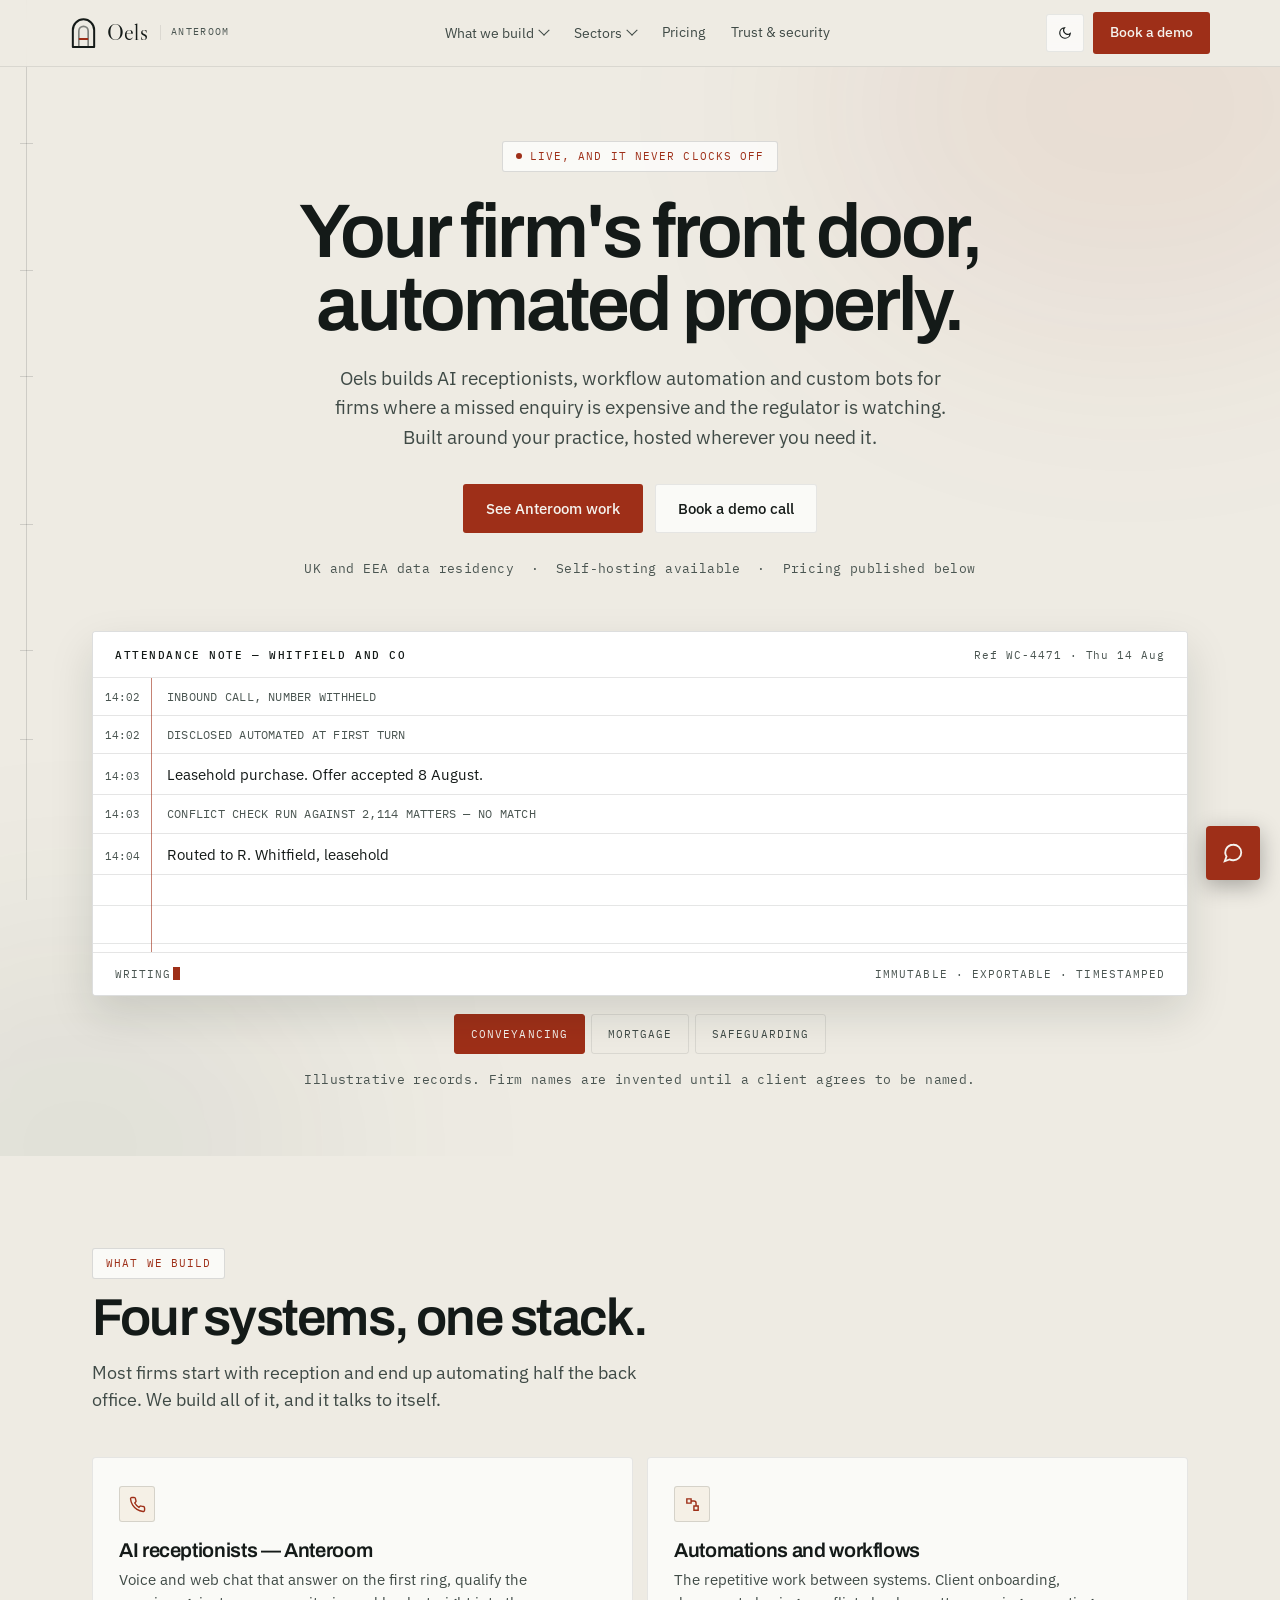
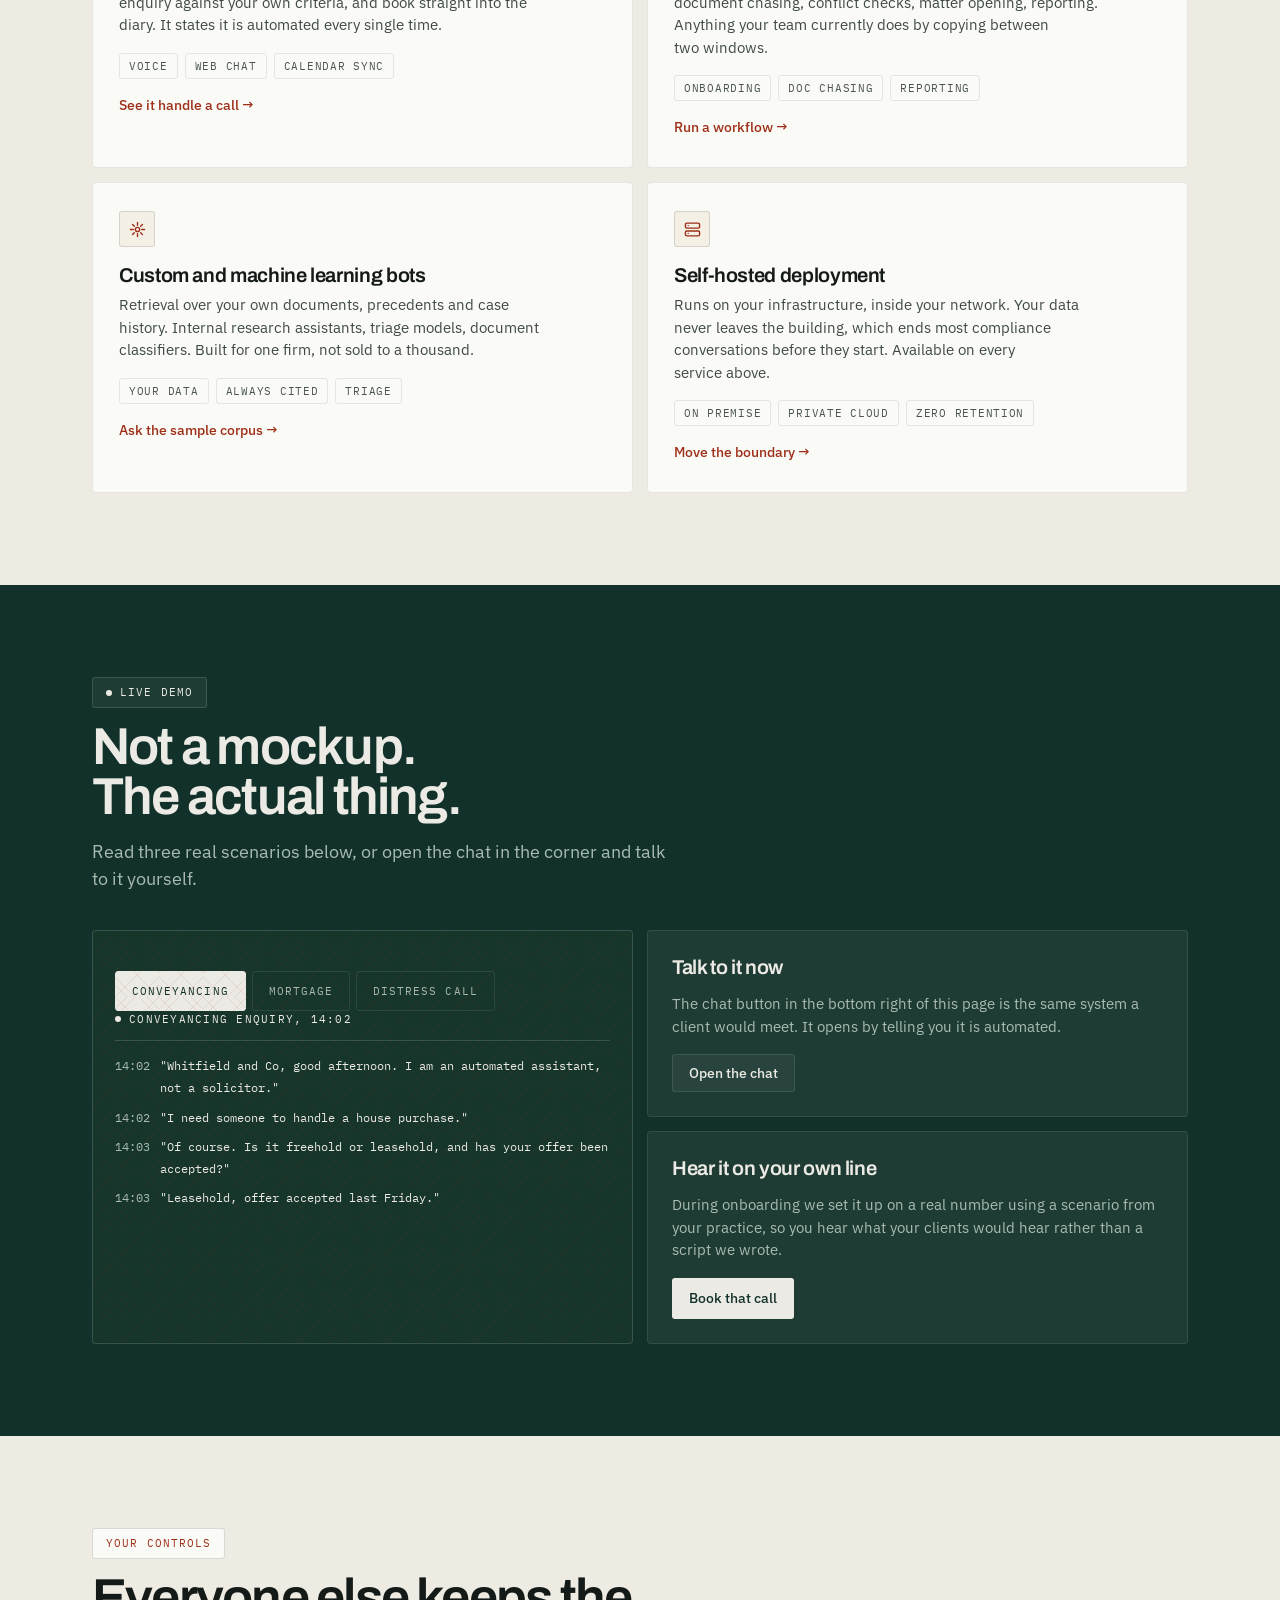
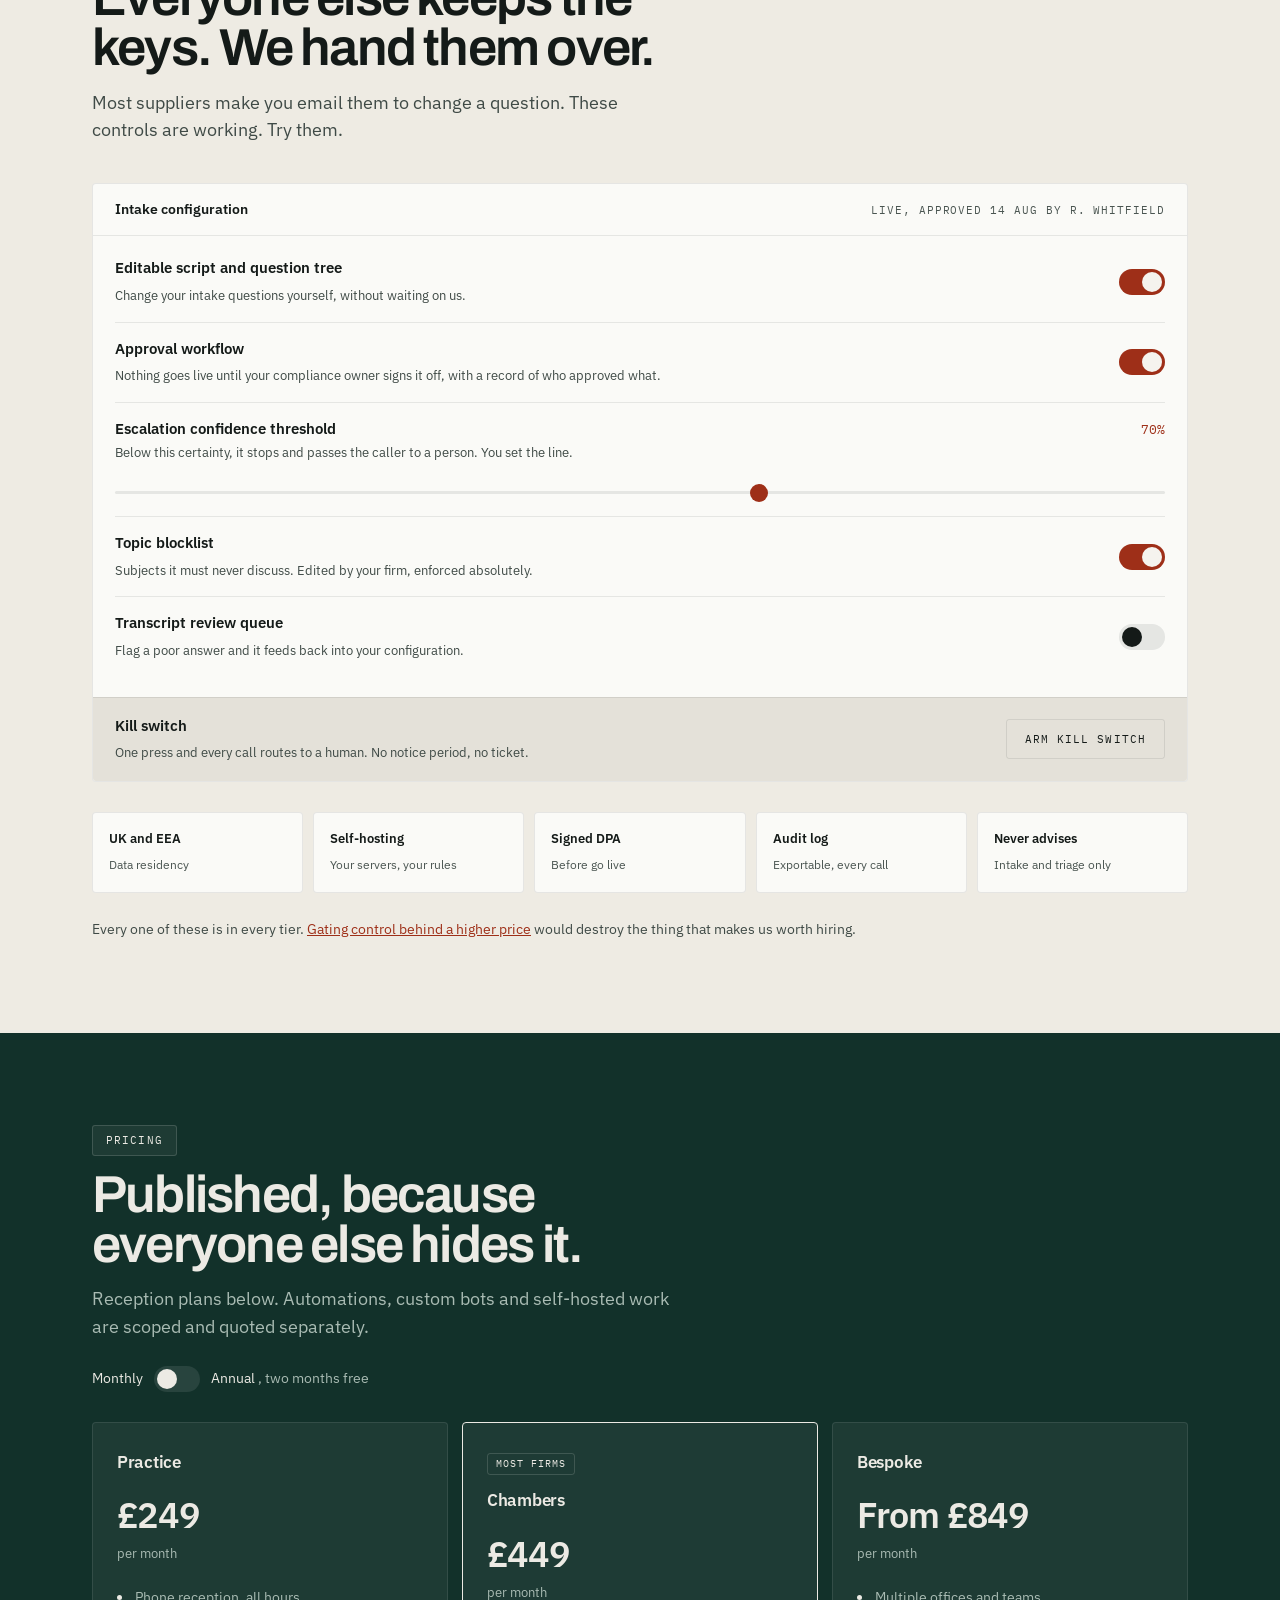
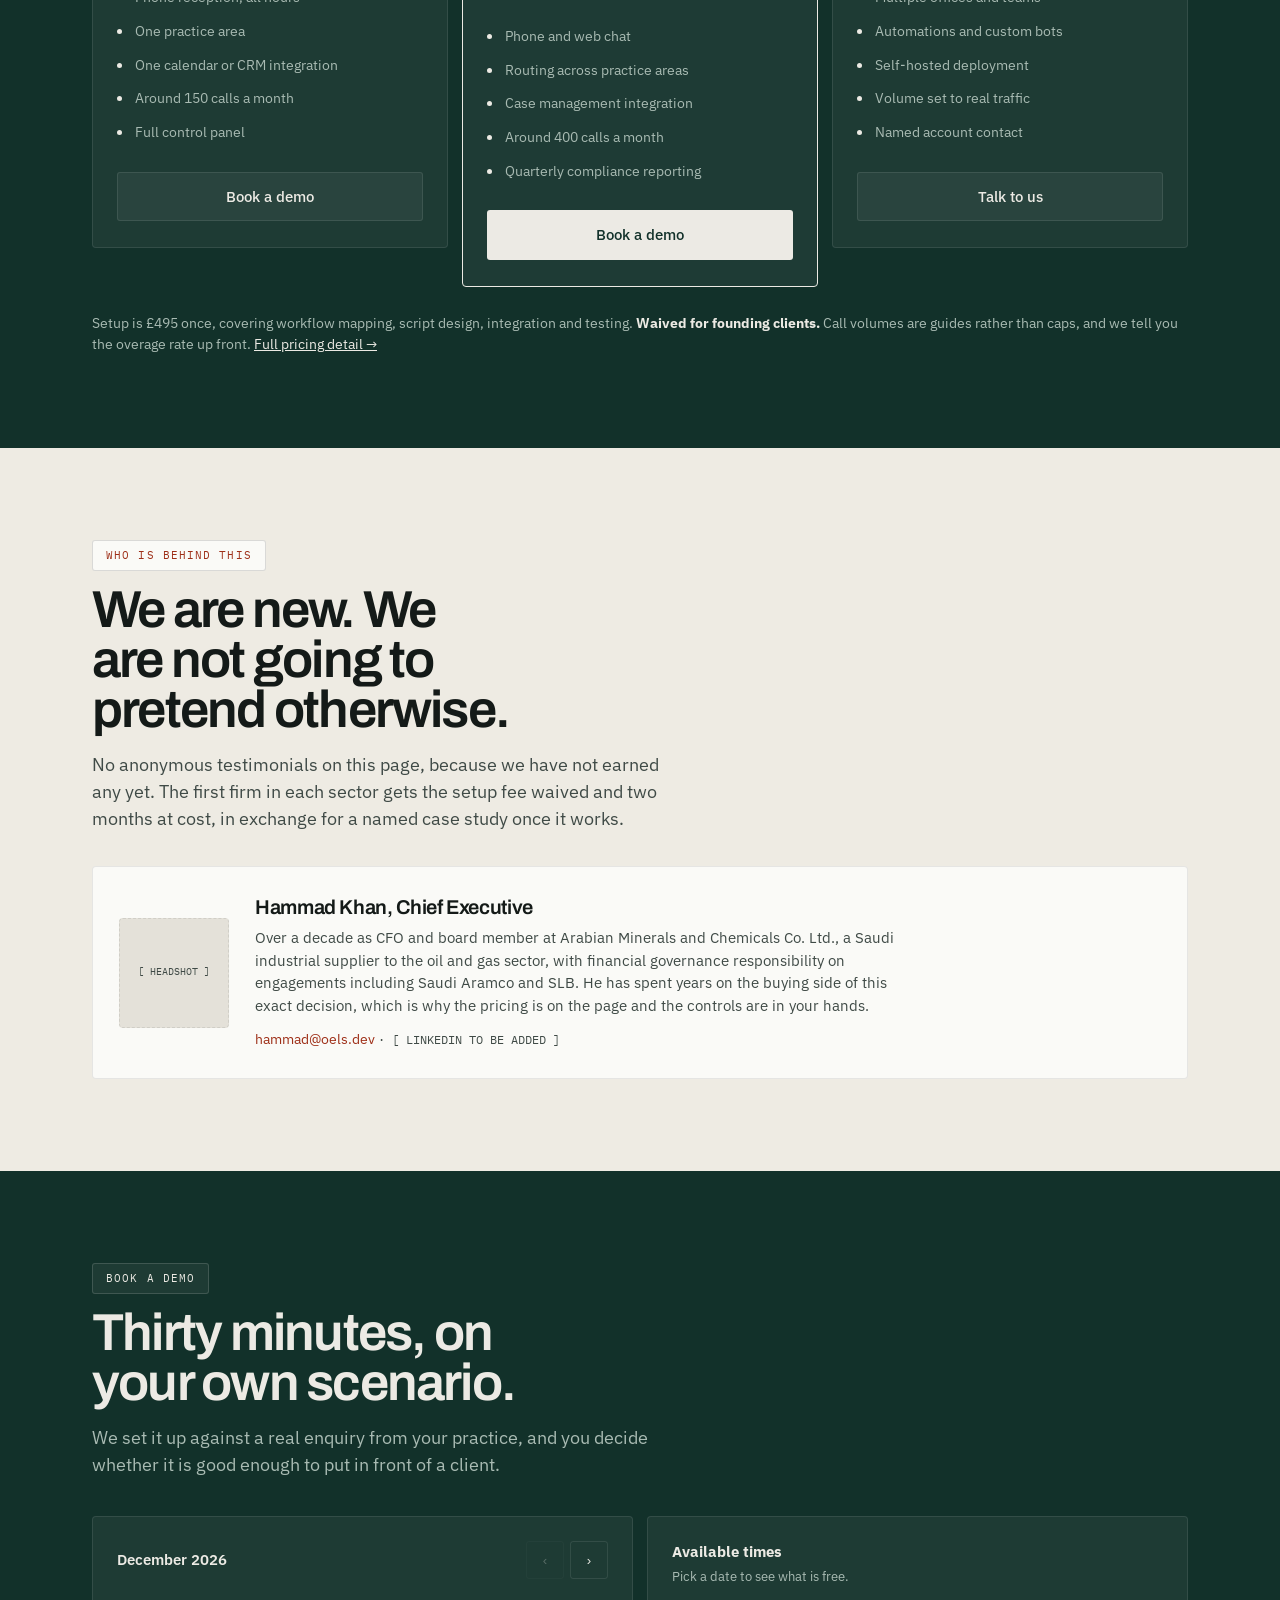
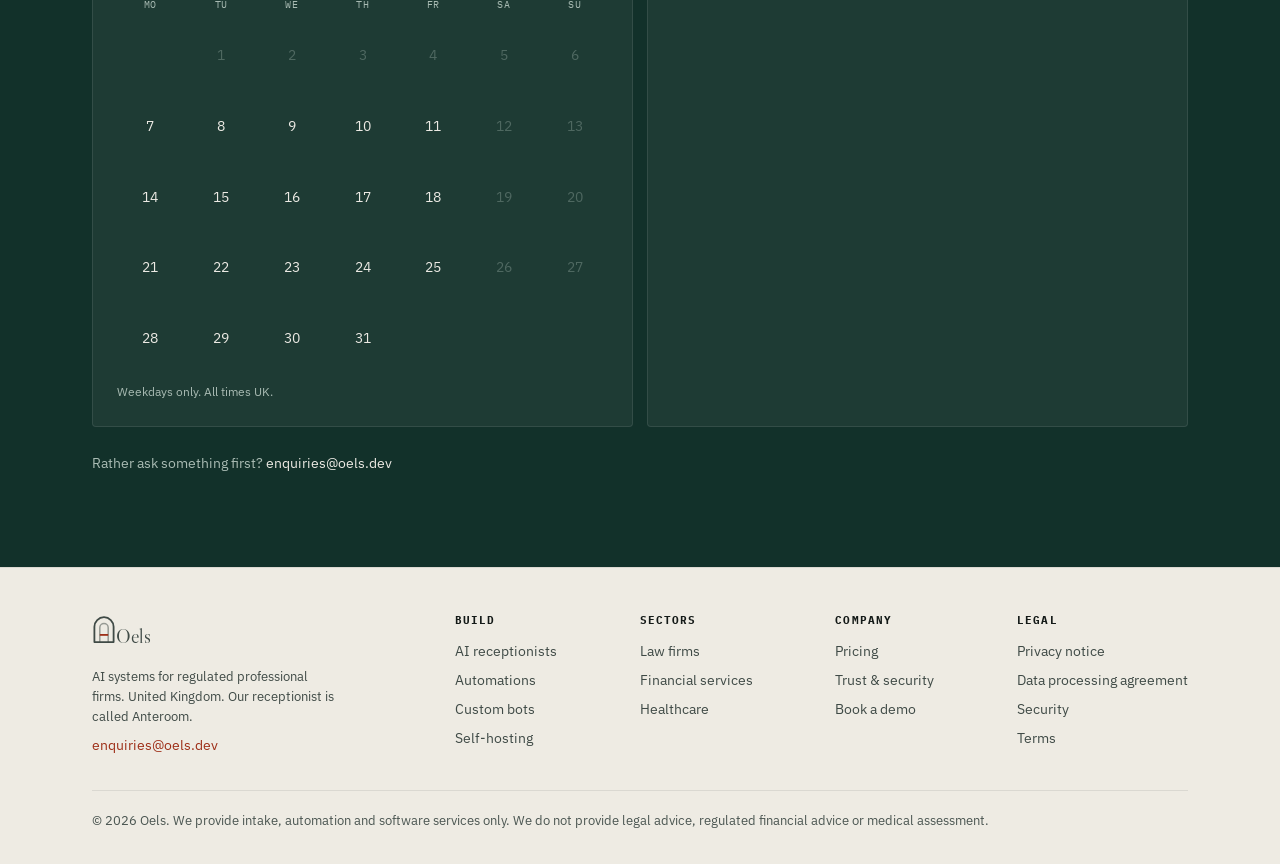
==== index.html @ b4b1ac67 "Add the rubric margin, the signature element A scribe ruled a margin onto the page before writing. T" ====
<!DOCTYPE html>
<html lang="en-GB" data-theme="dark">
<head>
<meta charset="utf-8">
<meta name="viewport" content="width=device-width, initial-scale=1">
<title>Oels | Anteroom — AI systems for regulated firms</title>
<meta name="description" content="Oels builds AI receptionists, automations, custom bots and self-hosted deployments for law firms and financial advisers. Pricing published. Controls handed over.">
<link rel="preconnect" href="https://fonts.googleapis.com">
<link rel="preconnect" href="https://fonts.gstatic.com" crossorigin>
<link href="https://fonts.googleapis.com/css2?family=Archivo:wght@500;600;700&family=Libre+Caslon+Display&family=IBM+Plex+Sans:wght@400;500;600&family=IBM+Plex+Mono:wght@400;500&display=swap" rel="stylesheet">
<link rel="stylesheet" href="assets/oels.css">
</head>
<body>
<a class="skip" href="#main">Skip to content</a>

<svg width="0" height="0" style="position:absolute" aria-hidden="true"><defs>
<pattern id="mashp" width="44" height="44" patternUnits="userSpaceOnUse">
<g stroke="var(--accent)" stroke-width="1" fill="none">
<path d="M22 2 L42 22 L22 42 L2 22 Z"/><path d="M22 10 L34 22 L22 34 L10 22 Z"/><path d="M0 0 L44 44 M44 0 L0 44"/>
</g></pattern></defs></svg>

<div class="hdr-wrap">
  <div class="wrap hdr">
    <a href="index.html" class="brand" aria-label="Oels home">
      <svg width="27" height="30" viewBox="0 0 32 36" fill="none" aria-hidden="true">
        <path d="M3.2 34.8V14.4a12.8 12.8 0 0 1 25.6 0v20.4z" stroke="currentColor" stroke-width="2.4" stroke-linejoin="round"/><path d="M10.4 34.8V15.6a5.6 5.6 0 0 1 11.2 0v19.2" stroke="currentColor" stroke-width="2" opacity=".5"/><path d="M10.4 25.2h11.2" stroke="var(--accent)" stroke-width="2.4"/>
      </svg>
      <span class="brand-nm">Oels</span><span class="brand-sub">Anteroom</span>
    </a>
    <nav class="nav" id="nav" data-open="false" aria-label="Main">
      <div class="nav-grp">
        <button class="nav-btn" type="button" aria-expanded="false" aria-controls="pan-b">What we build <i class="nav-car"></i></button>
        <div class="nav-pan" id="pan-b">
          <a class="nav-item" href="ai-receptionists.html"><strong>AI receptionists</strong><span>Anteroom — voice and web chat</span></a>
          <a class="nav-item" href="automations.html"><strong>Automations</strong><span>The work between your systems</span></a>
          <a class="nav-item" href="custom-bots.html"><strong>Custom and ML bots</strong><span>Trained on your own documents</span></a>
          <a class="nav-item" href="self-hosted.html"><strong>Self-hosted deployment</strong><span>Inside your own network</span></a>
        </div>
      </div>
      <div class="nav-grp">
        <button class="nav-btn" type="button" aria-expanded="false" aria-controls="pan-s">Sectors <i class="nav-car"></i></button>
        <div class="nav-pan" id="pan-s">
          <a class="nav-item" href="for-law-firms.html"><strong>Law firms</strong><span>Intake and triage, never advice</span></a>
          <a class="nav-item" href="for-financial-services.html"><strong>Financial services</strong><span>Guidance side of the advice boundary</span></a>
          <a class="nav-item" href="for-healthcare.html"><strong>Healthcare</strong><span>Planned — not a launch claim</span></a>
        </div>
      </div>
      <a class="nav-lnk" href="pricing.html">Pricing</a>
      <a class="nav-lnk" href="trust.html">Trust &amp; security</a>
    </nav>
    <div class="hact">
      <button class="tbtn" type="button" data-theme-toggle aria-label="Switch between light and dark theme">
        <svg width="14" height="14" viewBox="0 0 24 24" fill="none" stroke="currentColor" stroke-width="2" aria-hidden="true"><path d="M21 12.8A9 9 0 1 1 11.2 3a7 7 0 0 0 9.8 9.8z"/></svg>
      </button>
      <a href="#book" class="btn btn-p btn-sm hdr-cta">Book a demo</a>
      <button class="tbtn burger" type="button" id="burger" aria-expanded="false" aria-controls="nav" aria-label="Open menu">
        <svg width="16" height="16" viewBox="0 0 24 24" fill="none" stroke="currentColor" stroke-width="2" aria-hidden="true"><path d="M3 6h18M3 12h18M3 18h18"/></svg>
      </button>
    </div>
  </div>
</div>

<nav class="margin" id="margin" aria-label="Chapters on this page">
  <span class="margin-rule" aria-hidden="true"></span>
  <span class="margin-prog" aria-hidden="true"></span>
  <span class="margin-break" aria-hidden="true"><i></i><b>intake halted</b></span>
  <div class="margin-marks" id="marginMarks"></div>
</nav>

<main id="main">

<!-- HERO -->
<section class="hero">
  <div class="glow g1"></div><div class="glow g2"></div>
  <div class="wrap" style="position:relative;z-index:2">
    <span class="pill"><span class="dot pulse"></span>Live, and it never clocks off</span>
    <h1>Your firm's front door, automated properly.</h1>
    <p class="hero-sub">Oels builds AI receptionists, workflow automation and custom bots for firms where a missed enquiry is expensive and the regulator is watching. Built around your practice, hosted wherever you need it.</p>
    <div class="hcta">
      <a href="ai-receptionists.html" class="btn btn-p">See Anteroom work</a>
      <a href="#book" class="btn btn-s">Book a demo call</a>
    </div>
    <p class="hnote">UK and EEA data residency &nbsp;·&nbsp; Self-hosting available &nbsp;·&nbsp; Pricing published below</p>

    <!-- Signature element: the artifact a compliance officer actually reads -->
    <div class="ledger">
      <div class="lg-head">
        <b id="lgTitle">Attendance note — Whitfield and Co</b>
        <span class="lg-ref" id="lgRef">Ref WC-4471 · Thu 14 Aug</span>
      </div>
      <div class="lg-rows" id="lgRows" aria-live="polite"></div>
      <div class="lg-foot">
        <span id="lgStatus">Writing<span class="caret"></span></span>
        <span>Immutable · Exportable · Timestamped</span>
      </div>
    </div>
    <div class="segs segs-c" role="tablist" aria-label="Choose a call record">
      <button class="seg" type="button" role="tab" aria-selected="true" data-ledger="law">Conveyancing</button>
      <button class="seg" type="button" role="tab" aria-selected="false" data-ledger="fin">Mortgage</button>
      <button class="seg" type="button" role="tab" aria-selected="false" data-ledger="esc">Safeguarding</button>
    </div>
    <p class="hnote" style="margin-top:16px">Illustrative records. Firm names are invented until a client agrees to be named.</p>
  </div>
</section>

<!-- WHAT WE BUILD -->
<section class="sec" id="build">
  <div class="wrap">
    <div class="sec-head rv">
      <span class="pill">What we build</span>
      <h2>Four systems, one stack.</h2>
      <p>Most firms start with reception and end up automating half the back office. We build all of it, and it talks to itself.</p>
    </div>
    <div class="bento">
      <div class="b rv">
        <div class="ic"><svg width="17" height="17" viewBox="0 0 24 24" fill="none" stroke="var(--accent)" stroke-width="2" stroke-linecap="round" aria-hidden="true"><path d="M22 16.9v3a2 2 0 0 1-2.2 2 19.8 19.8 0 0 1-8.6-3 19.5 19.5 0 0 1-6-6 19.8 19.8 0 0 1-3-8.7A2 2 0 0 1 4.1 2h3a2 2 0 0 1 2 1.7c.1 1 .4 1.9.7 2.8a2 2 0 0 1-.5 2.1L8.1 9.9a16 16 0 0 0 6 6l1.3-1.3a2 2 0 0 1 2.1-.4c.9.3 1.8.5 2.8.6a2 2 0 0 1 1.7 2z"/></svg></div>
        <h3>AI receptionists — Anteroom</h3>
        <p>Voice and web chat that answer on the first ring, qualify the enquiry against your own criteria, and book straight into the diary. It states it is automated every single time.</p>
        <div class="tagrow"><span class="tag">Voice</span><span class="tag">Web chat</span><span class="tag">Calendar sync</span></div>
        <a class="b-lnk" href="ai-receptionists.html">See it handle a call →</a>
      </div>
      <div class="b rv">
        <div class="ic"><svg width="17" height="17" viewBox="0 0 24 24" fill="none" stroke="var(--accent)" stroke-width="2" stroke-linecap="round" aria-hidden="true"><path d="M4 4h6v6H4zM14 14h6v6h-6zM10 7h4a3 3 0 0 1 3 3v4"/></svg></div>
        <h3>Automations and workflows</h3>
        <p>The repetitive work between systems. Client onboarding, document chasing, conflict checks, matter opening, reporting. Anything your team currently does by copying between two windows.</p>
        <div class="tagrow"><span class="tag">Onboarding</span><span class="tag">Doc chasing</span><span class="tag">Reporting</span></div>
        <a class="b-lnk" href="automations.html">Run a workflow →</a>
      </div>
      <div class="b rv">
        <div class="ic"><svg width="17" height="17" viewBox="0 0 24 24" fill="none" stroke="var(--accent)" stroke-width="2" stroke-linecap="round" aria-hidden="true"><circle cx="12" cy="12" r="3"/><path d="M12 2v4M12 18v4M2 12h4M18 12h4M5 5l2.5 2.5M16.5 16.5L19 19M19 5l-2.5 2.5M7.5 16.5L5 19"/></svg></div>
        <h3>Custom and machine learning bots</h3>
        <p>Retrieval over your own documents, precedents and case history. Internal research assistants, triage models, document classifiers. Built for one firm, not sold to a thousand.</p>
        <div class="tagrow"><span class="tag">Your data</span><span class="tag">Always cited</span><span class="tag">Triage</span></div>
        <a class="b-lnk" href="custom-bots.html">Ask the sample corpus →</a>
      </div>
      <div class="b rv">
        <div class="ic"><svg width="17" height="17" viewBox="0 0 24 24" fill="none" stroke="var(--accent)" stroke-width="2" stroke-linecap="round" aria-hidden="true"><rect x="2" y="3" width="20" height="7" rx="2"/><rect x="2" y="14" width="20" height="7" rx="2"/><path d="M6 6.5h.01M6 17.5h.01"/></svg></div>
        <h3>Self-hosted deployment</h3>
        <p>Runs on your infrastructure, inside your network. Your data never leaves the building, which ends most compliance conversations before they start. Available on every service above.</p>
        <div class="tagrow"><span class="tag">On premise</span><span class="tag">Private cloud</span><span class="tag">Zero retention</span></div>
        <a class="b-lnk" href="self-hosted.html">Move the boundary →</a>
      </div>
    </div>
  </div>
</section>

<!-- LIVE DEMO -->
<section class="sec on-deep" id="demo">
  <div class="wrap">
    <div class="sec-head rv">
      <span class="pill"><span class="dot pulse"></span>Live demo</span>
      <h2>Not a mockup. The actual thing.</h2>
      <p>Read three real scenarios below, or open the chat in the corner and talk to it yourself.</p>
    </div>
    <div class="cards2" style="margin-top:38px">
      <div class="term">
        <svg class="mash" aria-hidden="true"><rect width="100%" height="100%" fill="url(#mashp)"/></svg>
        <div class="segs" role="tablist" aria-label="Choose a scenario">
          <button class="seg" type="button" role="tab" aria-selected="true" data-scen="law">Conveyancing</button>
          <button class="seg" type="button" role="tab" aria-selected="false" data-scen="fin">Mortgage</button>
          <button class="seg" type="button" role="tab" aria-selected="false" data-scen="esc">Distress call</button>
        </div>
        <div class="thead"><span class="dot"></span><span id="demoLabel">Conveyancing enquiry, 14:02</span></div>
        <div id="demoFeed" class="feed" aria-live="polite"></div>
      </div>
      <div style="display:flex;flex-direction:column;gap:14px">
        <div class="card">
          <h3>Talk to it now</h3>
          <p class="mt-s">The chat button in the bottom right of this page is the same system a client would meet. It opens by telling you it is automated.</p>
          <button class="btn btn-s btn-sm" type="button" data-open-chat style="margin-top:16px;align-self:flex-start">Open the chat</button>
        </div>
        <div class="card" style="flex:1">
          <h3>Hear it on your own line</h3>
          <p class="mt-s">During onboarding we set it up on a real number using a scenario from your practice, so you hear what your clients would hear rather than a script we wrote.</p>
          <a href="#book" class="btn btn-p btn-sm" style="margin-top:16px;align-self:flex-start">Book that call</a>
        </div>
      </div>
    </div>
  </div>
</section>

<!-- CONTROLS -->
<section class="sec" id="control">
  <div class="wrap">
    <div class="sec-head rv">
      <span class="pill">Your controls</span>
      <h2>Everyone else keeps the keys. We hand them over.</h2>
      <p>Most suppliers make you email them to change a question. These controls are working. Try them.</p>
    </div>
    <div class="console" id="console">
      <div class="chead"><strong>Intake configuration</strong><span class="ctag" id="consoleTag">Live, approved 14 Aug by R. Whitfield</span></div>
      <div class="cbody">
        <div class="ctrl"><div><strong>Editable script and question tree</strong><span>Change your intake questions yourself, without waiting on us.</span></div><button class="sw" type="button" role="switch" aria-checked="true" aria-label="Editable script and question tree"></button></div>
        <div class="ctrl"><div><strong>Approval workflow</strong><span>Nothing goes live until your compliance owner signs it off, with a record of who approved what.</span></div><button class="sw" type="button" role="switch" aria-checked="true" aria-label="Approval workflow"></button></div>
        <div class="srow">
          <div class="top"><strong>Escalation confidence threshold</strong><span class="val" id="cval">70%</span></div>
          <span class="d">Below this certainty, it stops and passes the caller to a person. You set the line.</span>
          <input type="range" id="conf" min="30" max="95" value="70" step="5" aria-label="Escalation confidence threshold, percent">
        </div>
        <div class="ctrl"><div><strong>Topic blocklist</strong><span>Subjects it must never discuss. Edited by your firm, enforced absolutely.</span></div><button class="sw" type="button" role="switch" aria-checked="true" aria-label="Topic blocklist"></button></div>
        <div class="ctrl"><div><strong>Transcript review queue</strong><span>Flag a poor answer and it feeds back into your configuration.</span></div><button class="sw" type="button" role="switch" aria-checked="false" aria-label="Transcript review queue"></button></div>
      </div>
      <div class="kill">
        <div><strong>Kill switch</strong><span id="killTxt">One press and every call routes to a human. No notice period, no ticket.</span></div>
        <button class="killbtn" type="button" id="killBtn" aria-pressed="false">Arm kill switch</button>
      </div>
    </div>
    <div class="strip">
      <div><strong>UK and EEA</strong><span>Data residency</span></div>
      <div><strong>Self-hosting</strong><span>Your servers, your rules</span></div>
      <div><strong>Signed DPA</strong><span>Before go live</span></div>
      <div><strong>Audit log</strong><span>Exportable, every call</span></div>
      <div><strong>Never advises</strong><span>Intake and triage only</span></div>
    </div>
    <p class="dim mt-m" style="font-size:14px">Every one of these is in every tier. <a href="pricing.html" style="color:var(--accent-text)">Gating control behind a higher price</a> would destroy the thing that makes us worth hiring.</p>
  </div>
</section>

<!-- PRICING -->
<section class="sec on-deep" id="pricing">
  <div class="wrap">
    <div class="sec-head rv">
      <span class="pill">Pricing</span>
      <h2>Published, because everyone else hides it.</h2>
      <p>Reception plans below. Automations, custom bots and self-hosted work are scoped and quoted separately.</p>
    </div>
    <div class="trow"><span>Monthly</span><button class="sw" type="button" data-annual role="switch" aria-checked="false" aria-label="Show annual pricing"></button><span>Annual <span class="dim">, two months free</span></span></div>
    <div class="tiers">
      <div class="tier">
        <div class="nm">Practice</div>
        <div class="pr" data-m="249" data-a="208">£249</div>
        <div class="per">per month<span class="per-note"></span></div>
        <ul><li>Phone reception, all hours</li><li>One practice area</li><li>One calendar or CRM integration</li><li>Around 150 calls a month</li><li>Full control panel</li></ul>
        <a href="#book" class="btn btn-s btn-blk">Book a demo</a>
      </div>
      <div class="tier tier-feat">
        <div class="badge">Most firms</div>
        <div class="nm">Chambers</div>
        <div class="pr" data-m="449" data-a="374">£449</div>
        <div class="per">per month<span class="per-note"></span></div>
        <ul><li>Phone and web chat</li><li>Routing across practice areas</li><li>Case management integration</li><li>Around 400 calls a month</li><li>Quarterly compliance reporting</li></ul>
        <a href="#book" class="btn btn-p btn-blk">Book a demo</a>
      </div>
      <div class="tier">
        <div class="nm">Bespoke</div>
        <div class="pr" data-prefix="From £" data-m="849" data-a="708">From £849</div>
        <div class="per">per month<span class="per-note"></span></div>
        <ul><li>Multiple offices and teams</li><li>Automations and custom bots</li><li>Self-hosted deployment</li><li>Volume set to real traffic</li><li>Named account contact</li></ul>
        <a href="#book" class="btn btn-s btn-blk">Talk to us</a>
      </div>
    </div>
    <p class="dim mt-m" style="font-size:14px">Setup is £495 once, covering workflow mapping, script design, integration and testing. <strong style="color:var(--accent-text)">Waived for founding clients.</strong> Call volumes are guides rather than caps, and we tell you the overage rate up front. <a href="pricing.html" style="color:var(--accent-text)">Full pricing detail →</a></p>
  </div>
</section>

<!-- WHO -->
<section class="sec">
  <div class="wrap">
    <div class="sec-head rv">
      <span class="pill">Who is behind this</span>
      <h2>We are new. We are not going to pretend otherwise.</h2>
      <p>No anonymous testimonials on this page, because we have not earned any yet. The first firm in each sector gets the setup fee waived and two months at cost, in exchange for a named case study once it works.</p>
    </div>
    <div class="bento" style="margin-top:34px">
      <div class="b b-wide rv bio">
        <div class="bio-img">[ HEADSHOT ]</div>
        <div>
          <h3>Hammad Khan, Chief Executive</h3>
          <p style="margin-top:8px;max-width:72ch">Over a decade as CFO and board member at Arabian Minerals and Chemicals Co. Ltd., a Saudi industrial supplier to the oil and gas sector, with financial governance responsibility on engagements including Saudi Aramco and SLB. He has spent years on the buying side of this exact decision, which is why the pricing is on the page and the controls are in your hands.</p>
          <p style="margin-top:12px;font-size:13.5px"><a href="mailto:hammad@oels.dev" style="color:var(--accent-text);text-decoration:none">hammad@oels.dev</a> <span class="mono dim" style="font-size:11.5px">· [ LINKEDIN TO BE ADDED ]</span></p>
        </div>
      </div>
    </div>
  </div>
</section>

<!-- BOOK -->
<section class="sec on-deep" id="book">
  <div class="wrap">
    <div class="sec-head rv">
      <span class="pill">Book a demo</span>
      <h2>Thirty minutes, on your own scenario.</h2>
      <p>We set it up against a real enquiry from your practice, and you decide whether it is good enough to put in front of a client.</p>
    </div>
    <!-- TO GO LIVE: no back end behind this yet. Replace with a Cal.com embed. -->
    <div class="bk">
      <div class="bkc" id="calCard">
        <div class="calh"><strong id="calMonth">Month</strong><div class="caln"><button type="button" id="prevM" aria-label="Previous month">‹</button><button type="button" id="nextM" aria-label="Next month">›</button></div></div>
        <div class="calg" id="calGrid"></div>
        <p class="dim" style="font-size:12px;margin-top:12px">Weekdays only. All times UK.</p>
      </div>
      <div class="bkc">
        <div id="slotWrap">
          <strong style="font-size:14.5px;display:block;margin-bottom:3px">Available times</strong>
          <p class="dim" style="font-size:13px;margin-bottom:12px" id="slotHint">Pick a date to see what is free.</p>
          <div class="slots" id="slots"></div>
        </div>
        <div id="detailsWrap" style="display:none;margin-top:16px">
          <div class="bsum" id="bkSummary"></div>
          <div class="fld"><label for="bName">Name</label><input id="bName" type="text" autocomplete="name"></div>
          <div class="fld"><label for="bFirm">Firm</label><input id="bFirm" type="text" autocomplete="organization"></div>
          <div class="fld"><label for="bEmail">Work email</label><input id="bEmail" type="email" autocomplete="email"></div>
          <div class="fld"><label for="bInt">Interested in</label><select id="bInt"><option>AI receptionist (Anteroom)</option><option>Automations and workflows</option><option>Custom or ML bots</option><option>Self-hosted deployment</option><option>Not sure yet</option></select></div>
          <button class="btn btn-p btn-blk" type="button" id="bkConfirm">Confirm booking</button>
          <p class="err" id="bkErr" role="alert"></p>
          <p class="dim" style="font-size:11.5px;margin-top:10px">A calendar invite and dial in link follow. No drip sequence, no newsletter. See our <a href="privacy.html" style="color:var(--accent-text)">privacy notice</a>.</p>
        </div>
        <div id="bkDone" style="display:none;text-align:center;padding:32px 8px" tabindex="-1">
          <h3>Booked in.</h3>
          <p class="dim" id="doneTxt" style="margin:10px auto 0;font-size:14px"></p>
        </div>
      </div>
    </div>
    <p class="dim mt-m" style="font-size:14px">Rather ask something first? <a href="mailto:enquiries@oels.dev" style="color:var(--accent-text);text-decoration:none">enquiries@oels.dev</a></p>
  </div>
</section>

</main>

<footer class="ft">
  <div class="wrap">
    <div class="fg">
      <div style="max-width:280px">
        <a href="index.html" class="brand" style="margin-bottom:11px">
          <svg width="24" height="27" viewBox="0 0 32 36" fill="none" aria-hidden="true">
            <path d="M3.2 34.8V14.4a12.8 12.8 0 0 1 25.6 0v20.4z" stroke="currentColor" stroke-width="2.4" stroke-linejoin="round"/><path d="M10.4 34.8V15.6a5.6 5.6 0 0 1 11.2 0v19.2" stroke="currentColor" stroke-width="2" opacity=".5"/><path d="M10.4 25.2h11.2" stroke="var(--accent)" stroke-width="2.4"/>
          </svg><span class="brand-nm" style="font-size:20px">Oels</span>
        </a>
        <p class="dim" style="font-size:13px">AI systems for regulated professional firms. United Kingdom. Our receptionist is called Anteroom.</p>
        <p style="margin-top:8px"><a href="mailto:enquiries@oels.dev" style="color:var(--accent-text);padding:0">enquiries@oels.dev</a></p>
      </div>
      <div class="fc"><strong>Build</strong>
        <a href="ai-receptionists.html">AI receptionists</a><a href="automations.html">Automations</a><a href="custom-bots.html">Custom bots</a><a href="self-hosted.html">Self-hosting</a></div>
      <div class="fc"><strong>Sectors</strong>
        <a href="for-law-firms.html">Law firms</a><a href="for-financial-services.html">Financial services</a><a href="for-healthcare.html">Healthcare</a></div>
      <div class="fc"><strong>Company</strong>
        <a href="pricing.html">Pricing</a><a href="trust.html">Trust &amp; security</a><a href="#book">Book a demo</a></div>
      <div class="fc"><strong>Legal</strong>
        <a href="privacy.html">Privacy notice</a><a href="dpa.html">Data processing agreement</a><a href="trust.html">Security</a><a href="terms.html">Terms</a></div>
    </div>
    <p class="flegal">© 2026 Oels. We provide intake, automation and software services only. We do not provide legal advice, regulated financial advice or medical assessment.</p>
  </div>
</footer>

<button class="chatbtn" type="button" id="chatBtn" aria-expanded="false" aria-label="Open chat">
  <svg width="22" height="22" viewBox="0 0 24 24" fill="none" stroke="var(--on-accent)" stroke-width="2" stroke-linecap="round" aria-hidden="true"><path d="M21 11.5a8.4 8.4 0 0 1-9 8.4 8.5 8.5 0 0 1-3.8-.9L3 21l1.9-5.2A8.4 8.4 0 0 1 12 3a8.4 8.4 0 0 1 9 8.5z"/></svg>
</button>
<div class="chatwin" id="chatWin" role="dialog" aria-label="Anteroom chat">
  <div class="chh"><span class="dot pulse"></span><div><strong>Anteroom</strong><small>Automated assistant</small></div></div>
  <div class="chb" id="chatBody"></div>
  <div class="chopts" id="chatOpts"></div>
  <p class="chn">A demonstration of how Anteroom greets and routes an enquiry.</p>
</div>

<script src="assets/oels.js"></script>
</body>
</html>
---- assets/oels.css ----
/* ============================================================
   Oels — shared stylesheet
   Company: Oels.  Product: Anteroom.
   Brand tokens are locked (see brand.html). Change values here,
   never inline, or light and dark will drift apart.
   ============================================================ */

/* ---------- 1. Tokens — brand v4 "Rubrication", v5 surface treatment ----------
   Palette is locked (see brand.html). Surfaces are translucent rather than
   solid fills: a tint over the ground reads as depth without inventing a
   second colour, and it is what separates a modern dark UI from a flat one.  */
:root[data-theme="dark"]{
  --bg:#0A0F0E;--bg2:#0D1413;--deep:#12312A;
  /* translucent, so anything behind a panel still reads through it */
  --surface:rgba(236,234,228,.035);--surface2:rgba(236,234,228,.065);
  --surface-solid:#111917;
  --ink:#ECEAE4;--dim:#9AABA5;--faint:#849690;
  --accent:#E9674D;--accent2:#F07D65;--accent-text:#E9674D;
  --on-accent:#0A0F0E;
  --line:rgba(236,234,228,.10);--line2:rgba(236,234,228,.07);
  --alert:#E9674D;--alert-ink:#E9674D;
  --ok:#6FB894;--warn-text:#E8A87C;
  --leaf:#C9A227;
  --paper-bg:#E4E1D9;--paper-ink:#141A18;--paper-faint:#4A5551;--paper-rule:rgba(20,26,24,.13);
  --paper-accent:#9E2F18;
}
:root[data-theme="light"]{
  --bg:#EEEBE3;--bg2:#E4E1D9;--deep:#12312A;
  --surface:rgba(255,255,255,.72);--surface2:rgba(255,255,255,.94);
  --surface-solid:#FFFFFF;
  --ink:#141A18;--dim:#3F4A46;--faint:#4A5551;
  --accent:#9E2F18;--accent2:#8A2814;--accent-text:#9E2F18;
  --on-accent:#F5F3EE;
  --line:rgba(20,26,24,.14);--line2:rgba(20,26,24,.09);
  --alert:#9E2F18;--alert-ink:#9E2F18;
  --ok:#2F6B4C;--warn-text:#8A3417;
  --leaf:#8A6F18;
  --paper-bg:#FFFFFF;--paper-ink:#141A18;--paper-faint:#4A5551;--paper-rule:rgba(20,26,24,.11);
  --paper-accent:#9E2F18;
}

/* Deep-green institutional band. Re-declares tokens locally so children inherit
   dark-appropriate values in BOTH themes. Brand rule: rubric never appears on
   green (3.71:1), so the accent role here is carried by bone and leaf. */
.on-deep{
  background:var(--deep);color:#ECEAE4;
  --ink:#ECEAE4;--dim:#A9BBB3;--faint:#A9BBB3;
  --surface:rgba(236,234,228,.055);--surface2:rgba(236,234,228,.09);
  --surface-solid:#16352B;--bg2:#16352B;
  --accent:#ECEAE4;--accent2:#FFFFFF;--accent-text:#ECEAE4;--on-accent:#12312A;
  --line:rgba(236,234,228,.16);--line2:rgba(236,234,228,.10);
}

/* ---------- 1b. The rubric margin — signature element ----------
   A scribe ruled a margin onto the page before writing. This is that rule,
   running the whole publication. Each section stamps a mark as it is passed,
   the marks are navigation, and at the peak the rule breaks.
   Everything here is transform and opacity on two elements. It costs nothing
   per frame, which is why it can be on every page. */
.margin{
  position:fixed;left:0;top:0;bottom:0;width:52px;z-index:60;
  pointer-events:none;display:none;
}
/* Only where it cannot collide with the 1140px content column. */
@media(min-width:1250px){ .margin{display:block} }
@media(prefers-reduced-motion:no-preference){ .margin-prog{transition:transform .12s linear} }

.margin-rule,.margin-prog{
  position:absolute;left:26px;top:0;width:1px;height:100%;transform-origin:top center;
}
.margin-rule{background:var(--line)}
.margin-prog{background:var(--accent);transform:scaleY(var(--mp,0))}

.margin-marks{position:absolute;inset:0;list-style:none;margin:0;padding:0}
.margin-mark{
  position:absolute;left:0;width:52px;height:22px;margin-top:-11px;
  pointer-events:auto;background:none;border:0;padding:0;cursor:pointer;
  display:grid;place-items:center start;
}
/* the tick itself */
.margin-mark::before{
  content:"";position:absolute;left:20px;width:13px;height:1px;
  background:var(--line);transition:background .25s,width .25s,left .25s;
}
.margin-mark[data-passed="true"]::before{background:var(--accent);width:19px;left:17px}
.margin-mark:hover::before,.margin-mark:focus-visible::before{background:var(--accent);width:23px;left:15px}
.margin-mark:focus-visible{outline:2px solid var(--accent);outline-offset:-2px;border-radius:2px}
/* chapter label, only on hover or focus */
.margin-mark span{
  position:absolute;left:44px;white-space:nowrap;
  font-family:"IBM Plex Mono",monospace;font-size:10px;letter-spacing:.12em;
  text-transform:uppercase;color:var(--accent-text);
  opacity:0;transform:translateX(-4px);transition:opacity .2s,transform .2s;
  background:var(--bg);padding:3px 7px;border:1px solid var(--line);border-radius:2px;
}
.margin-mark:hover span,.margin-mark:focus-visible span{opacity:1;transform:none}

/* The break. The rule stops, a gap opens, and the page records why. */
.margin-break{position:absolute;left:0;width:52px;opacity:0;transition:opacity .3s}
.margin.is-broken .margin-break{opacity:1}
.margin.is-broken .margin-prog{
  /* mask a gap into the rule where the break sits */
  -webkit-mask-image:linear-gradient(to bottom,#000 var(--mb-top,50%),transparent var(--mb-top,50%),
                     transparent var(--mb-bot,56%),#000 var(--mb-bot,56%));
          mask-image:linear-gradient(to bottom,#000 var(--mb-top,50%),transparent var(--mb-top,50%),
                     transparent var(--mb-bot,56%),#000 var(--mb-bot,56%));
}
.margin-break i{
  position:absolute;left:20px;width:13px;height:1px;background:var(--accent);
  box-shadow:0 7px 0 var(--accent);
}
.margin-break b{
  position:absolute;left:44px;top:-5px;white-space:nowrap;font-weight:500;
  font-family:"IBM Plex Mono",monospace;font-size:9.5px;letter-spacing:.13em;
  text-transform:uppercase;color:var(--accent-text);
}

/* ---------- 2. Base ---------- */
*{box-sizing:border-box;margin:0;padding:0}
html{scroll-behavior:smooth}
body{
  background:var(--bg);color:var(--ink);
  font-family:"IBM Plex Sans",system-ui,sans-serif;
  line-height:1.55;font-size:16px;overflow-x:hidden;
  transition:background .3s,color .3s;-webkit-font-smoothing:antialiased;
}
.wrap{max-width:1140px;margin:0 auto;padding:0 22px}
.wrap-n{max-width:820px;margin:0 auto;padding:0 22px}

/* Display is Archivo, set large and tight. Tracking tightens as size grows:
   at 66px, default tracking reads loose and dated. Caslon survives as the
   wordmark only, a fixed logotype, which is what keeps the heritage without
   putting a serif on every heading. */
h1,h2,h3,h4{
  font-family:"Archivo","Archivo Fallback",system-ui,sans-serif;
  font-weight:620;letter-spacing:-.032em;line-height:.96;text-wrap:balance;
}
h1{font-size:clamp(40px,6.4vw,76px);letter-spacing:-.038em}
h2{font-size:clamp(30px,4.4vw,52px);letter-spacing:-.034em}
h3{font-size:20px;letter-spacing:-.018em;line-height:1.2}
h4{font-size:15.5px;letter-spacing:-.012em;line-height:1.25}
@media(max-width:700px){h1{font-size:clamp(34px,9vw,44px)}}
p{text-wrap:pretty}
.sec{padding:92px 0;position:relative}
.sec-s{padding:64px 0;position:relative}
.mono{font-family:"IBM Plex Mono",monospace}
.dim{color:var(--dim)}
.serif{font-family:"Libre Caslon Display",Georgia,serif;font-weight:400}
.mt-s{margin-top:14px}.mt-m{margin-top:26px}.mt-l{margin-top:44px}
.center{text-align:center}
.skip{position:absolute;left:-9999px;top:0;z-index:200;padding:12px 18px;background:var(--accent);color:var(--on-accent);border-radius:3px}
.skip:focus{left:12px;top:12px}

.pill{
  display:inline-flex;align-items:center;gap:8px;padding:6px 13px;border-radius:3px;
  border:1px solid var(--line);background:var(--surface);
  font-family:"IBM Plex Mono",monospace;font-size:11px;letter-spacing:.1em;
  text-transform:uppercase;color:var(--accent-text);
}
.dot{width:6px;height:6px;border-radius:50%;background:var(--accent);flex-shrink:0}
.pulse{animation:pl 2s ease-in-out infinite}
@keyframes pl{0%,100%{opacity:1}50%{opacity:.2}}
.tag{
  font-family:"IBM Plex Mono",monospace;font-size:10.5px;letter-spacing:.07em;
  text-transform:uppercase;color:var(--faint);border:1px solid var(--line2);
  padding:4px 9px;border-radius:3px;
}
.tagrow{display:flex;gap:7px;flex-wrap:wrap;margin-top:16px}
/* Status tags. Colours are theme-aware so they hold AA on --surface in both. */
.tag-ok{color:var(--ok);border-color:var(--ok)}
.tag-warn{color:var(--warn-text);border-color:var(--alert)}

.glow{position:absolute;border-radius:50%;filter:blur(110px);pointer-events:none;z-index:0}
.g1{width:620px;height:460px;background:rgba(233,103,77,.10);top:-190px;right:-160px}
.g2{width:520px;height:420px;background:rgba(18,49,42,.55);bottom:-200px;left:-180px}
:root[data-theme="light"] .g1{background:rgba(158,47,24,.07)}
:root[data-theme="light"] .g2{background:rgba(18,49,42,.06)}

/* ---------- 3. Buttons ---------- */
.btn{
  display:inline-flex;align-items:center;justify-content:center;gap:8px;
  font-family:inherit;font-size:15px;font-weight:500;padding:12px 22px;
  border-radius:3px;border:1px solid transparent;cursor:pointer;
  text-decoration:none;transition:background .18s,border-color .18s,transform .18s,color .18s;
}
/* The accent is a background behind dark text, in both themes. */
.btn-p{background:var(--accent);color:var(--on-accent)}
.btn-p:hover{background:var(--accent2);transform:translateY(-1px)}
.btn-s{background:var(--surface);color:var(--ink);border-color:var(--line2)}
.btn-s:hover{border-color:var(--accent);background:var(--surface2)}
.btn-sm{padding:9px 16px;font-size:14px}
.btn-blk{width:100%}
.btn:focus-visible,button:focus-visible,a:focus-visible,
input:focus-visible,select:focus-visible,textarea:focus-visible,
[tabindex]:focus-visible{outline:2px solid var(--accent);outline-offset:2px}
.tbtn{
  width:38px;height:38px;border-radius:3px;border:1px solid var(--line2);
  background:var(--surface);color:var(--ink);cursor:pointer;display:grid;
  place-items:center;transition:border-color .2s;flex-shrink:0;
}
.tbtn:hover{border-color:var(--accent)}

/* ---------- 4. Header + navigation ---------- */
.hdr-wrap{
  position:sticky;top:0;z-index:80;backdrop-filter:blur(14px);
  background:color-mix(in srgb,var(--bg) 88%,transparent);
  border-bottom:1px solid var(--line2);
}
.hdr{display:flex;align-items:center;justify-content:space-between;gap:16px;padding:12px 0}
.brand{display:flex;align-items:center;gap:10px;text-decoration:none;color:var(--ink)}
.brand-nm{font-family:"Libre Caslon Display",Georgia,serif;font-size:23px;letter-spacing:.01em}
.brand-sub{
  font-family:"IBM Plex Mono",monospace;font-size:9.5px;letter-spacing:.14em;
  text-transform:uppercase;color:var(--faint);border-left:1px solid var(--line2);
  padding-left:10px;margin-left:2px;
}
@media(max-width:560px){.brand-sub{display:none}}

.nav{display:flex;align-items:center;gap:4px}
.nav-lnk{
  color:var(--dim);text-decoration:none;font-size:14px;padding:9px 11px;
  border-radius:3px;transition:color .2s,background .2s;display:inline-block;
}
.nav-lnk:hover{color:var(--ink);background:var(--surface)}
.nav-lnk[aria-current="page"]{color:var(--ink)}
.nav-grp{position:relative}
.nav-btn{
  font-family:inherit;font-size:14px;color:var(--dim);background:transparent;
  border:none;cursor:pointer;padding:9px 11px;border-radius:3px;
  display:inline-flex;align-items:center;gap:6px;transition:color .2s,background .2s;
}
.nav-btn:hover{color:var(--ink);background:var(--surface)}
.nav-btn[aria-expanded="true"]{color:var(--ink);background:var(--surface)}
.nav-car{width:8px;height:8px;border-right:1.5px solid currentColor;border-bottom:1.5px solid currentColor;transform:rotate(45deg) translate(-2px,-2px);transition:transform .2s}
.nav-btn[aria-expanded="true"] .nav-car{transform:rotate(-135deg) translate(-3px,-3px)}
.nav-pan{
  position:absolute;top:calc(100% + 8px);left:0;min-width:272px;
  background:var(--surface);border:1px solid var(--line2);border-radius:4px;
  box-shadow:0 16px 44px rgba(0,0,0,.32);padding:7px;display:none;
}
.nav-pan.open{display:block}
.nav-item{display:block;text-decoration:none;padding:10px 12px;border-radius:3px;transition:background .16s}
.nav-item:hover{background:var(--surface2)}
.nav-item strong{display:block;font-size:14px;font-weight:600;color:var(--ink)}
.nav-item span{display:block;font-size:12.5px;color:var(--dim);margin-top:1px;line-height:1.4}
.hact{display:flex;align-items:center;gap:9px}
.burger{display:none}
@media(max-width:1000px){
  .nav{
    position:fixed;inset:57px 0 auto 0;background:var(--bg);
    border-bottom:1px solid var(--line2);flex-direction:column;align-items:stretch;
    gap:0;padding:12px 22px 22px;max-height:calc(100vh - 57px);overflow-y:auto;
  }
  .nav[data-open="false"]{display:none}
  .nav-lnk,.nav-btn{width:100%;text-align:left;padding:13px 10px;font-size:15px}
  .nav-btn{justify-content:space-between}
  .nav-grp{position:static}
  .nav-pan{position:static;box-shadow:none;border:none;background:transparent;padding:0 0 6px 10px;min-width:0}
  .nav-item{padding:11px 10px}
  .burger{display:grid}
  .hdr-cta{display:none}
}

/* ---------- 5. Page hero ---------- */
/* position:relative is load-bearing — it makes .hero the containing block for
   the absolutely-positioned .glow, so overflow:hidden actually clips it. */
.hero{padding:74px 0 66px;text-align:center;overflow:hidden;position:relative}
.hero h1{margin:24px auto 0;max-width:17ch}
.hero-sub{font-size:19px;color:var(--dim);max-width:58ch;margin:22px auto 0}
.hcta{display:flex;gap:12px;justify-content:center;flex-wrap:wrap;margin-top:32px}
.hnote{margin:26px auto 0;font-size:13px;color:var(--faint);font-family:"IBM Plex Mono",monospace;letter-spacing:.03em}
.phero{padding:60px 0 12px;overflow:hidden;position:relative}
.phero h1{margin-top:18px;max-width:20ch;font-size:clamp(34px,4.6vw,54px)}
.phero-sub{font-size:18px;color:var(--dim);max-width:62ch;margin-top:18px}
.crumb{font-family:"IBM Plex Mono",monospace;font-size:11px;letter-spacing:.1em;text-transform:uppercase;color:var(--faint)}
.crumb a{color:var(--faint);text-decoration:none}
.crumb a:hover{color:var(--accent-text)}

/* ---------- 6. Section heading ---------- */
.sec-head{max-width:58ch}
.sec-head h2{margin:14px 0 0}
.sec-head p{margin-top:16px;font-size:17.5px;color:var(--dim);max-width:62ch}

/* ---------- 7. Bento / cards ---------- */
.bento{display:grid;grid-template-columns:repeat(4,1fr);gap:14px;margin-top:44px}
.b{
  grid-column:span 2;background:var(--surface);border:1px solid var(--line2);
  border-radius:4px;padding:28px 26px;transition:border-color .22s,transform .22s;
  position:relative;overflow:hidden;
}
.b:hover{border-color:var(--line);transform:translateY(-2px)}
.b-wide{grid-column:span 4}
.b h3{margin-bottom:7px}
.b p{font-size:14.5px;color:var(--dim);max-width:48ch}
.b-lnk{display:inline-flex;align-items:center;gap:6px;margin-top:16px;font-size:14px;color:var(--accent-text);text-decoration:none;font-weight:500}
.b-lnk:hover{gap:10px}
.ic{
  width:36px;height:36px;border-radius:3px;background:rgba(217,177,115,.13);
  border:1px solid var(--line);display:grid;place-items:center;margin-bottom:16px;
}
.cards3{display:grid;grid-template-columns:repeat(3,1fr);gap:14px;margin-top:32px}
.cards2{display:grid;grid-template-columns:1fr 1fr;gap:14px;margin-top:32px}
.card{background:var(--surface);border:1px solid var(--line2);border-radius:4px;padding:24px}
.card h3{margin-bottom:8px}
.card p{font-size:14.5px;color:var(--dim)}
@media(max-width:900px){
  .bento{grid-template-columns:1fr}.b,.b-wide{grid-column:span 1}
  .cards3,.cards2{grid-template-columns:1fr}
}

/* ---------- 8. Ledger (home signature element) ---------- */
.ledger{
  margin-top:52px;text-align:left;background:var(--paper-bg);color:var(--paper-ink);
  border:1px solid var(--line);border-radius:4px;position:relative;overflow:hidden;
  box-shadow:0 22px 60px rgba(0,0,0,.34);
}
:root[data-theme="light"] .ledger{box-shadow:0 18px 44px rgba(16,31,26,.13)}
.ledger::before{content:"";position:absolute;top:0;bottom:0;left:58px;width:1px;background:var(--alert);opacity:.6;z-index:3}
@media(max-width:640px){.ledger::before{left:44px}}
.lg-head{
  display:flex;justify-content:space-between;align-items:baseline;gap:14px;flex-wrap:wrap;
  padding:15px 22px 13px;border-bottom:1px solid var(--paper-rule);
  position:relative;z-index:4;background:var(--paper-bg);
}
.lg-head b{font-family:"IBM Plex Mono",monospace;font-size:10.5px;letter-spacing:.15em;text-transform:uppercase;font-weight:500;color:var(--paper-ink)}
.lg-ref{font-family:"IBM Plex Mono",monospace;font-size:10.5px;letter-spacing:.09em;color:var(--paper-faint)}
/* Ruled paper: rows paint over the ruling, so it only shows below the last entry. */
.lg-rows{
  position:relative;z-index:2;min-height:274px;
  background-image:repeating-linear-gradient(to bottom,
    transparent 0,transparent 37px,var(--paper-rule) 37px,var(--paper-rule) 38px);
}
.lg-row{
  display:grid;grid-template-columns:58px 1fr;align-items:baseline;
  background:var(--paper-bg);border-bottom:1px solid var(--paper-rule);min-height:38px;
  opacity:0;transform:translateY(3px);animation:lgin .45s ease forwards;
}
@media(max-width:640px){.lg-row{grid-template-columns:44px 1fr}}
@keyframes lgin{to{opacity:1;transform:none}}
.lg-row .tm{font-family:"IBM Plex Mono",monospace;font-size:10.5px;color:var(--paper-faint);padding:11px 0 10px;text-align:center}
.lg-row .en{padding:10px 20px 9px 16px;font-size:14.5px;line-height:1.45}
.lg-act .en{font-family:"IBM Plex Mono",monospace;font-size:11.5px;letter-spacing:.02em;color:var(--paper-faint);text-transform:uppercase}
.lg-flag .en{font-family:"IBM Plex Mono",monospace;font-size:11.5px;letter-spacing:.02em;color:var(--alert-ink);text-transform:uppercase;font-weight:500}
.lg-flag{background:linear-gradient(rgba(194,96,62,.08),rgba(194,96,62,.08)),var(--paper-bg)}
.lg-foot{
  display:flex;justify-content:space-between;align-items:center;gap:14px;flex-wrap:wrap;
  padding:13px 22px;border-top:1px solid var(--paper-rule);position:relative;z-index:4;
  font-family:"IBM Plex Mono",monospace;font-size:10.5px;letter-spacing:.1em;
  text-transform:uppercase;color:var(--paper-faint);background:var(--paper-bg);
}
.caret{display:inline-block;width:7px;height:13px;background:var(--alert);vertical-align:-2px;margin-left:2px;animation:blink 1.1s step-end infinite}
@keyframes blink{50%{opacity:0}}
.segs{display:flex;gap:6px;flex-wrap:wrap;margin-top:18px}
.segs-c{justify-content:center}
.seg{
  font-family:"IBM Plex Mono",monospace;font-size:10.5px;letter-spacing:.1em;
  text-transform:uppercase;padding:12px 16px;border-radius:3px;cursor:pointer;
  background:transparent;border:1px solid var(--line2);color:var(--dim);transition:all .2s;
}
.seg:hover{border-color:var(--accent);color:var(--ink)}
.seg[aria-selected="true"],.seg[aria-pressed="true"]{background:var(--accent);border-color:var(--accent);color:var(--on-accent)}

/* ---------- 9. Transcript terminal ---------- */
.mash{position:absolute;inset:0;width:100%;height:100%;opacity:.1;pointer-events:none}
.term{
  background:var(--bg2);border:1px solid var(--line);border-radius:4px;padding:22px;
  position:relative;overflow:hidden;min-height:330px;
}
.thead{position:relative;z-index:2;display:flex;align-items:center;gap:8px;padding-bottom:13px;margin-bottom:14px;border-bottom:1px solid var(--line)}
.thead span{font-family:"IBM Plex Mono",monospace;font-size:10.5px;letter-spacing:.12em;text-transform:uppercase;color:var(--accent-text)}
.feed{position:relative;z-index:2;font-family:"IBM Plex Mono",monospace;font-size:12px;line-height:1.8}
.ln{display:flex;gap:10px;margin-bottom:8px;opacity:0;transform:translateY(4px);animation:lgin .4s ease forwards}
.ln .t{color:var(--faint);flex-shrink:0}
.ln .m{color:var(--ink)}
.ln-sys .m{color:var(--accent-text)}
.ln-esc .m{color:#E8A87C}
:root[data-theme="light"] .ln-esc .m{color:var(--alert-ink)}

/* Extracted-fields panel (service page) */
.xtract{background:var(--surface);border:1px solid var(--line2);border-radius:4px;padding:20px}
.xrow{display:flex;justify-content:space-between;gap:12px;padding:10px 0;border-bottom:1px solid var(--line2);font-size:13.5px}
.xrow:last-child{border-bottom:none}
.xrow .k{color:var(--dim);font-family:"IBM Plex Mono",monospace;font-size:11px;letter-spacing:.06em;text-transform:uppercase}
.xrow .v{color:var(--ink);font-weight:500;text-align:right}
.xrow .v.pending{color:var(--faint);font-weight:400}

/* ---------- 10. Workflow canvas (automations) ---------- */
.canvas{
  background:var(--bg2);border:1px solid var(--line);border-radius:4px;
  padding:26px 20px;position:relative;overflow-x:auto;
}
.flow{display:flex;align-items:stretch;gap:0;min-width:640px}
.node{
  flex:1;background:var(--surface);border:1px solid var(--line2);border-radius:4px;
  padding:14px 13px;cursor:pointer;transition:border-color .2s,background .2s,transform .2s;
  text-align:left;font-family:inherit;color:var(--ink);position:relative;
}
.node:hover{border-color:var(--accent)}
.node[aria-expanded="true"]{border-color:var(--accent);background:var(--surface2)}
.node.lit{border-color:var(--accent);background:rgba(217,177,115,.14);transform:translateY(-3px)}
.node .nn{font-family:"IBM Plex Mono",monospace;font-size:9.5px;letter-spacing:.1em;text-transform:uppercase;color:var(--faint);display:block;margin-bottom:5px}
.node .nt{font-size:13.5px;font-weight:600;line-height:1.25;display:block}
.node .ns{font-size:11.5px;color:var(--dim);display:block;margin-top:4px}
.wire{width:26px;flex-shrink:0;position:relative;align-self:center;height:2px;background:var(--line2)}
.wire.lit{background:var(--accent)}
.ndetail{
  margin-top:16px;background:var(--surface);border:1px solid var(--line2);
  border-left:2px solid var(--accent);border-radius:3px;padding:16px 18px;font-size:14px;
}
.ndetail .k{font-family:"IBM Plex Mono",monospace;font-size:10px;letter-spacing:.1em;text-transform:uppercase;color:var(--faint);display:block;margin-bottom:6px}
.ndetail p{color:var(--dim);font-size:14px}
.ndetail .sys{margin-top:10px;display:flex;gap:7px;flex-wrap:wrap}
.runres{
  margin-top:16px;border:1px solid var(--ok);border-radius:3px;padding:14px 18px;
  background:rgba(92,158,122,.09);font-size:14px;display:none;
}
.runres.show{display:block}
.runres strong{color:var(--ok)}

/* ---------- 11. Corpus search (custom bots) ---------- */
.corpus{background:var(--surface);border:1px solid var(--line2);border-radius:4px;padding:24px}
.qrow{display:flex;gap:8px;flex-wrap:wrap;margin-bottom:18px}
.qbtn{
  font-size:13px;padding:9px 13px;border-radius:3px;cursor:pointer;background:transparent;
  border:1px solid var(--line2);color:var(--dim);font-family:inherit;transition:all .2s;text-align:left;
}
.qbtn:hover{border-color:var(--accent);color:var(--ink)}
.qbtn[aria-pressed="true"]{border-color:var(--accent);color:var(--ink);background:var(--surface2)}
.answer{border-top:1px solid var(--line2);padding-top:18px;min-height:150px}
.answer .astream{font-size:15px;line-height:1.6}
.cite{
  margin-top:14px;border-left:2px solid var(--accent);padding:10px 14px;
  background:var(--bg2);border-radius:0 3px 3px 0;font-size:13px;color:var(--dim);
}
.cite b{display:block;font-family:"IBM Plex Mono",monospace;font-size:10px;letter-spacing:.1em;text-transform:uppercase;color:var(--accent-text);margin-bottom:4px}
.nocite{border-left-color:var(--alert);color:var(--dim)}
.nocite b{color:var(--alert-ink)}

/* ---------- 12. Architecture toggle (self-hosted) ---------- */
.arch{background:var(--bg2);border:1px solid var(--line);border-radius:4px;padding:26px 22px}
.perim{
  margin-top:20px;border:1.5px dashed var(--accent);border-radius:4px;padding:18px;
  position:relative;transition:all .35s;
}
.perim-lbl{
  position:absolute;top:-9px;left:14px;background:var(--bg2);padding:0 8px;
  font-family:"IBM Plex Mono",monospace;font-size:10px;letter-spacing:.11em;
  text-transform:uppercase;color:var(--accent-text);
}
.comps{display:grid;grid-template-columns:repeat(2,1fr);gap:10px}
.comp{background:var(--surface);border:1px solid var(--line2);border-radius:3px;padding:13px 14px;transition:all .3s}
.comp strong{display:block;font-size:13.5px;font-weight:600}
.comp span{display:block;font-size:11.5px;color:var(--dim);margin-top:2px}
.outside{margin-top:14px}
.comp-out{border-style:dashed;opacity:.9}
.comp-out strong{color:var(--dim)}
@media(max-width:700px){.comps{grid-template-columns:1fr}}

/* ---------- 13. Console / controls ---------- */
.console{background:var(--surface);border:1px solid var(--line2);border-radius:4px;margin-top:40px;overflow:hidden}
.console.armed .cbody{opacity:.3;pointer-events:none}
.chead{padding:15px 22px;border-bottom:1px solid var(--line2);display:flex;justify-content:space-between;align-items:center;gap:12px;flex-wrap:wrap}
.chead strong{font-size:13.5px;font-weight:600}
.ctag{font-family:"IBM Plex Mono",monospace;font-size:10.5px;letter-spacing:.09em;text-transform:uppercase;color:var(--faint)}
.cbody{padding:6px 22px 20px;transition:opacity .3s}
.ctrl{display:flex;justify-content:space-between;align-items:center;gap:18px;padding:15px 0;border-bottom:1px solid var(--line2)}
.ctrl:last-child{border-bottom:none}
.ctrl strong{display:block;font-size:14.5px;font-weight:600;margin-bottom:2px}
.ctrl span{font-size:13px;color:var(--dim)}
.sw{width:46px;height:26px;border-radius:999px;background:var(--line2);border:none;cursor:pointer;position:relative;flex-shrink:0;transition:background .22s}
.sw::after{content:"";position:absolute;top:3px;left:3px;width:20px;height:20px;border-radius:50%;background:var(--ink);transition:transform .22s}
.sw[aria-checked="true"]{background:var(--accent)}
.sw[aria-checked="true"]::after{transform:translateX(20px);background:var(--on-accent)}
.srow{padding:15px 0;border-bottom:1px solid var(--line2)}
.srow .top{display:flex;justify-content:space-between;align-items:baseline;margin-bottom:3px}
.srow strong{font-size:14.5px;font-weight:600}
.srow .val{font-family:"IBM Plex Mono",monospace;font-size:12.5px;color:var(--accent-text)}
.srow .d{font-size:13px;color:var(--dim);display:block;margin-bottom:13px}
input[type=range]{width:100%;height:3px;border-radius:2px;background:var(--line2);appearance:none;-webkit-appearance:none;cursor:pointer}
input[type=range]::-webkit-slider-thumb{-webkit-appearance:none;width:18px;height:18px;border-radius:50%;background:var(--accent);border:none}
input[type=range]::-moz-range-thumb{width:18px;height:18px;border-radius:50%;background:var(--accent);border:none}
.kill{padding:17px 22px;border-top:1px solid var(--line2);display:flex;justify-content:space-between;align-items:center;gap:16px;flex-wrap:wrap;background:var(--bg2)}
.kill strong{display:block;font-size:14.5px;font-weight:600;margin-bottom:2px}
.kill span{font-size:13px;color:var(--dim)}
.killbtn{font-family:"IBM Plex Mono",monospace;font-size:11px;letter-spacing:.1em;text-transform:uppercase;padding:12px 18px;border-radius:3px;cursor:pointer;background:transparent;color:var(--ink);border:1px solid var(--line2);transition:all .2s}
.killbtn:hover{border-color:var(--alert);color:var(--alert-ink)}
.killbtn.on{background:var(--alert);border-color:var(--alert);color:var(--on-accent)}
.strip{display:grid;grid-template-columns:repeat(5,1fr);gap:10px;margin-top:30px}
.strip div{background:var(--surface);border:1px solid var(--line2);border-radius:4px;padding:16px}
.strip strong{display:block;font-size:13px;font-weight:600;margin-bottom:2px}
.strip span{font-size:11.5px;color:var(--faint)}
@media(max-width:860px){.strip{grid-template-columns:repeat(2,1fr)}}
/* Column-count modifiers live in a min-width query so they can never
   override the mobile stack above. Never set grid-template-columns inline. */
@media(min-width:861px){.strip-4{grid-template-columns:repeat(4,1fr)}}
/* Leadership block: portrait beside text, stacking on small screens. */
.bio{display:grid;grid-template-columns:110px 1fr;gap:26px;align-items:center}
.bio-img{aspect-ratio:1;border-radius:4px;background:var(--bg2);border:1px dashed var(--line2);display:grid;place-items:center;font-family:"IBM Plex Mono",monospace;font-size:9.5px;color:var(--dim);text-align:center;padding:10px}
@media(max-width:560px){.bio{grid-template-columns:1fr;gap:16px}.bio-img{max-width:120px}}

/* ---------- 14. Pricing ---------- */
.trow{display:flex;align-items:center;gap:11px;margin-top:26px;font-size:14px;flex-wrap:wrap}
.tiers{display:grid;grid-template-columns:repeat(3,1fr);gap:14px;margin-top:30px;align-items:start}
.tier{background:var(--surface);border:1px solid var(--line2);border-radius:4px;padding:26px 24px}
.tier-feat{border-color:var(--accent)}
.tier .nm{font-size:17px;font-weight:600;letter-spacing:-.015em}
.tier .pr{font-size:36px;font-weight:600;letter-spacing:-.03em;margin:12px 0 1px}
.tier .per{font-size:12.5px;color:var(--faint);margin-bottom:18px}
.tier ul{list-style:none;margin-bottom:22px}
.tier li{font-size:14px;color:var(--dim);padding:6px 0 6px 18px;position:relative}
.tier li::before{content:"";position:absolute;left:0;top:14px;width:5px;height:5px;border-radius:50%;background:var(--accent)}
.badge{display:inline-block;font-family:"IBM Plex Mono",monospace;font-size:9.5px;letter-spacing:.11em;text-transform:uppercase;color:var(--accent-text);border:1px solid var(--line);padding:3px 8px;border-radius:3px;margin-bottom:12px}
@media(max-width:920px){.tiers{grid-template-columns:1fr}}

/* ---------- 15. Tables / spec lists ---------- */
.tbl-wrap{overflow-x:auto;margin-top:26px;border:1px solid var(--line2);border-radius:4px}
.tbl{width:100%;border-collapse:collapse;font-size:14px;min-width:520px}
.tbl th,.tbl td{text-align:left;padding:13px 16px;border-bottom:1px solid var(--line2);vertical-align:top}
.tbl tr:last-child td{border-bottom:none}
.tbl th{font-family:"IBM Plex Mono",monospace;font-size:10px;letter-spacing:.1em;text-transform:uppercase;color:var(--faint);font-weight:400;background:var(--bg2)}
.tbl td{color:var(--dim)}
.tbl td:first-child{color:var(--ink);font-weight:500}
.speclist{margin-top:26px;border-top:1px solid var(--line2)}
.spec{display:grid;grid-template-columns:220px 1fr;gap:24px;padding:18px 0;border-bottom:1px solid var(--line2)}
.spec dt{font-size:14.5px;font-weight:600}
.spec dd{font-size:14.5px;color:var(--dim)}
@media(max-width:700px){.spec{grid-template-columns:1fr;gap:6px}}

/* ---------- 16. Prose (legal pages) ---------- */
.prose{max-width:72ch}
.prose h2{font-size:clamp(22px,2.6vw,30px);margin:44px 0 12px}
.prose h3{font-size:17px;margin:28px 0 8px}
.prose p{font-size:15.5px;color:var(--dim);margin-bottom:14px}
.prose ul,.prose ol{margin:0 0 16px 20px}
.prose li{font-size:15.5px;color:var(--dim);margin-bottom:7px}
.prose a{color:var(--accent-text)}
.prose strong{color:var(--ink)}
.note{
  border-left:2px solid var(--accent);background:var(--bg2);padding:16px 18px;
  border-radius:0 3px 3px 0;margin:22px 0;font-size:14.5px;color:var(--dim);
}
.note strong{color:var(--ink)}
.note-warn{border-left-color:var(--alert)}

/* ---------- 17. Booking ---------- */
.bk{display:grid;grid-template-columns:1fr 1fr;gap:14px;margin-top:38px}
.bkc{background:var(--surface);border:1px solid var(--line2);border-radius:4px;padding:24px}
.calh{display:flex;justify-content:space-between;align-items:center;margin-bottom:14px}
.calh strong{font-size:14.5px;font-weight:600}
.caln{display:flex;gap:6px}
.caln button{width:38px;height:38px;border-radius:3px;border:1px solid var(--line2);background:transparent;color:var(--ink);cursor:pointer;transition:border-color .2s}
.caln button:hover:not(:disabled){border-color:var(--accent)}
.caln button:disabled{opacity:.28;cursor:not-allowed}
.calg{display:grid;grid-template-columns:repeat(7,1fr);gap:4px}
.dow{font-family:"IBM Plex Mono",monospace;font-size:9.5px;letter-spacing:.06em;text-transform:uppercase;color:var(--faint);text-align:center;padding:5px 0}
.day{aspect-ratio:1;border:1px solid transparent;border-radius:3px;background:transparent;color:var(--ink);font-family:inherit;font-size:13.5px;cursor:pointer;transition:all .16s;display:grid;place-items:center}
.day:hover:not(:disabled){border-color:var(--accent);background:var(--surface2)}
.day:disabled{color:var(--faint);opacity:.35;cursor:not-allowed}
.day.sel{background:var(--accent);color:var(--on-accent);font-weight:600}
.slots{display:grid;grid-template-columns:repeat(3,1fr);gap:7px;margin-top:4px}
.slot{padding:11px 4px;border:1px solid var(--line2);border-radius:3px;background:transparent;color:var(--ink);font-family:"IBM Plex Mono",monospace;font-size:12.5px;cursor:pointer;transition:all .16s}
.slot:hover{border-color:var(--accent)}
.slot.sel{background:var(--accent);color:var(--on-accent);border-color:var(--accent)}
.fld{margin-bottom:12px}
.fld label{display:block;font-size:12.5px;font-weight:600;margin-bottom:4px}
.fld input,.fld select,.fld textarea{width:100%;padding:11px 12px;border:1px solid var(--line2);border-radius:3px;background:var(--bg2);color:var(--ink);font-family:inherit;font-size:14px}
.bsum{font-family:"IBM Plex Mono",monospace;font-size:11.5px;color:var(--accent-text);letter-spacing:.04em;padding:11px 0 14px;border-top:1px solid var(--line2);margin-top:4px}
.err{color:var(--alert-ink);font-size:13px;margin-top:8px;display:none}
.err.show{display:block}
@media(max-width:880px){.bk{grid-template-columns:1fr}}

/* ---------- 18. Chat widget ---------- */
.chatbtn{position:fixed;right:20px;bottom:20px;z-index:70;width:54px;height:54px;border-radius:4px;background:var(--accent);border:none;cursor:pointer;display:grid;place-items:center;box-shadow:0 6px 22px rgba(0,0,0,.3);transition:transform .2s}
.chatbtn:hover{transform:scale(1.07)}
.chatwin{position:fixed;right:20px;bottom:84px;z-index:71;width:330px;max-width:calc(100vw - 40px);background:var(--surface);border:1px solid var(--line2);border-radius:4px;box-shadow:0 14px 40px rgba(0,0,0,.34);overflow:hidden;display:none}
.chatwin.open{display:block}
.chh{background:var(--bg2);padding:13px 16px;display:flex;align-items:center;gap:9px;border-bottom:1px solid var(--line2)}
.chh strong{font-size:13.5px;font-weight:600;display:block}
.chh small{color:var(--faint);font-size:11px}
.chb{padding:15px;max-height:290px;overflow-y:auto}
.msg{margin-bottom:10px;font-size:13.5px;line-height:1.5}
.msg-bot{background:var(--bg2);border:1px solid var(--line2);border-radius:3px;padding:10px 12px}
.msg-you{background:var(--accent);color:var(--on-accent);border-radius:3px;padding:10px 12px;margin-left:32px}
.chopts{padding:0 15px 15px;display:flex;flex-direction:column;gap:6px}
.chopts button{text-align:left;padding:10px 12px;border:1px solid var(--line2);border-radius:3px;background:transparent;color:var(--ink);font-family:inherit;font-size:13px;cursor:pointer;transition:border-color .18s}
.chopts button:hover{border-color:var(--accent)}
.chn{padding:0 15px 13px;font-size:10.5px;color:var(--faint)}

/* ---------- 19. Footer ---------- */
.ft{border-top:1px solid var(--line2);padding:44px 0 34px;font-size:13.5px}
.fg{display:flex;justify-content:space-between;gap:34px;flex-wrap:wrap}
.ft a{color:var(--dim);text-decoration:none;display:block;padding:4px 0}
.ft a:hover{color:var(--ink)}
.fc strong{display:block;font-family:"IBM Plex Mono",monospace;font-size:10.5px;letter-spacing:.11em;text-transform:uppercase;color:var(--ink);margin-bottom:9px}
.flegal{margin-top:34px;padding-top:20px;border-top:1px solid var(--line2);color:var(--faint);font-size:12.5px}
.flegal a{display:inline;color:var(--faint)}

/* ---------- 20. Motion ---------- */
.rv{opacity:0;transform:translateY(16px);transition:opacity .65s,transform .65s}
.rv.seen{opacity:1;transform:none}
@media(prefers-reduced-motion:reduce){
  *,*::before,*::after{animation-duration:.001s!important;animation-iteration-count:1!important;transition-duration:.001s!important}
  .rv{opacity:1;transform:none}
  html{scroll-behavior:auto}
}
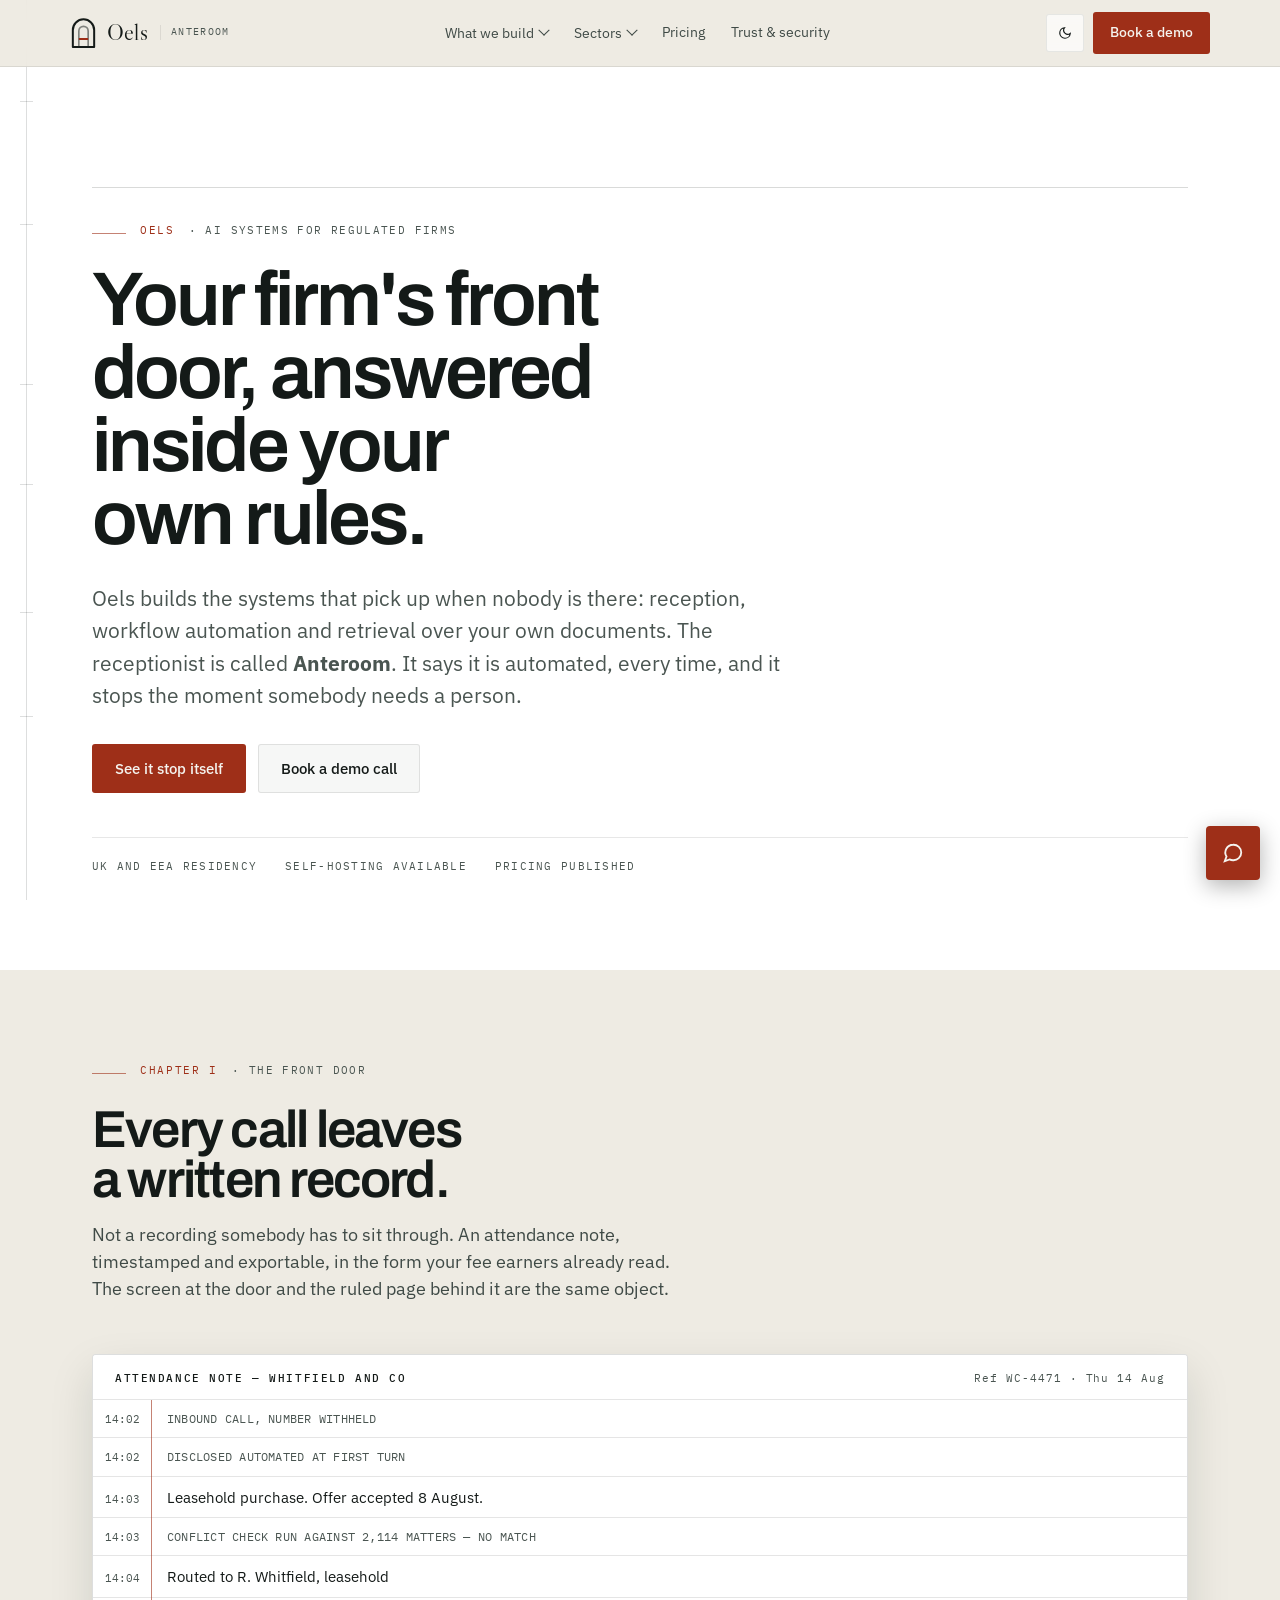
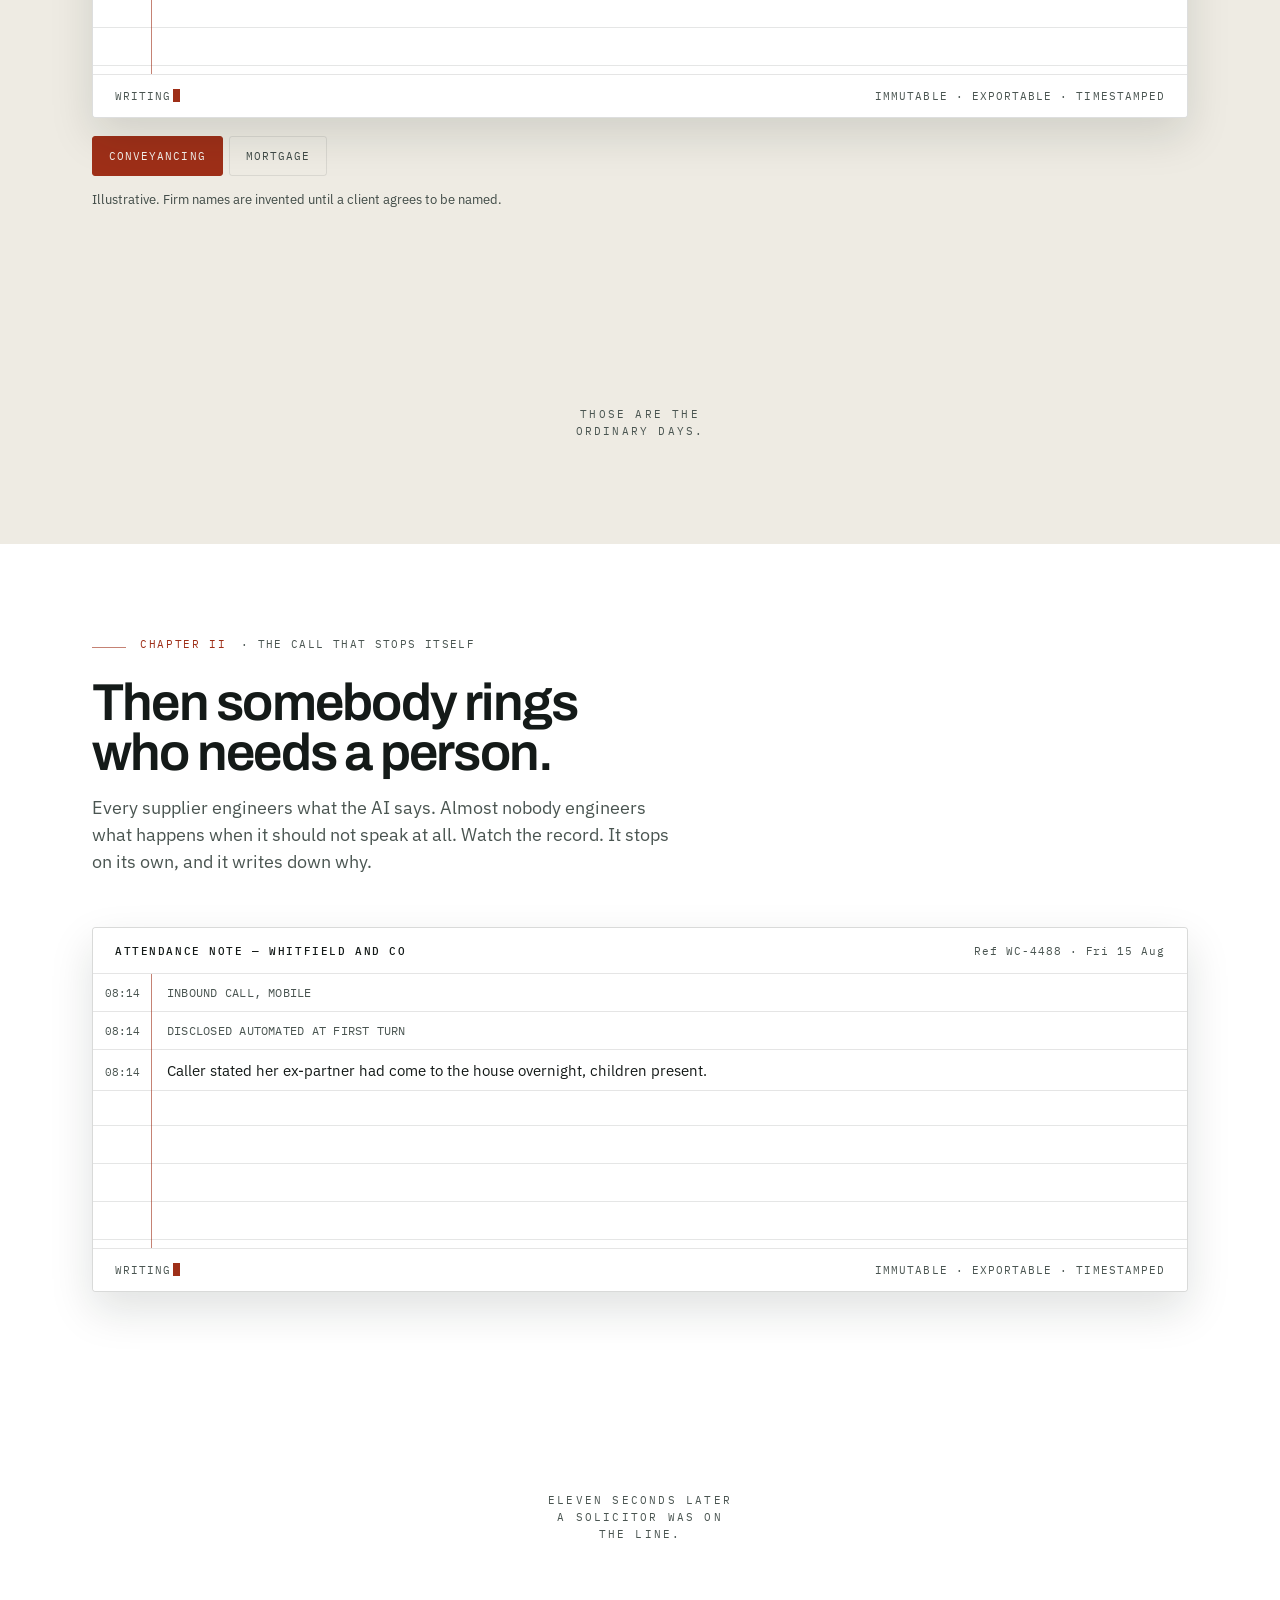
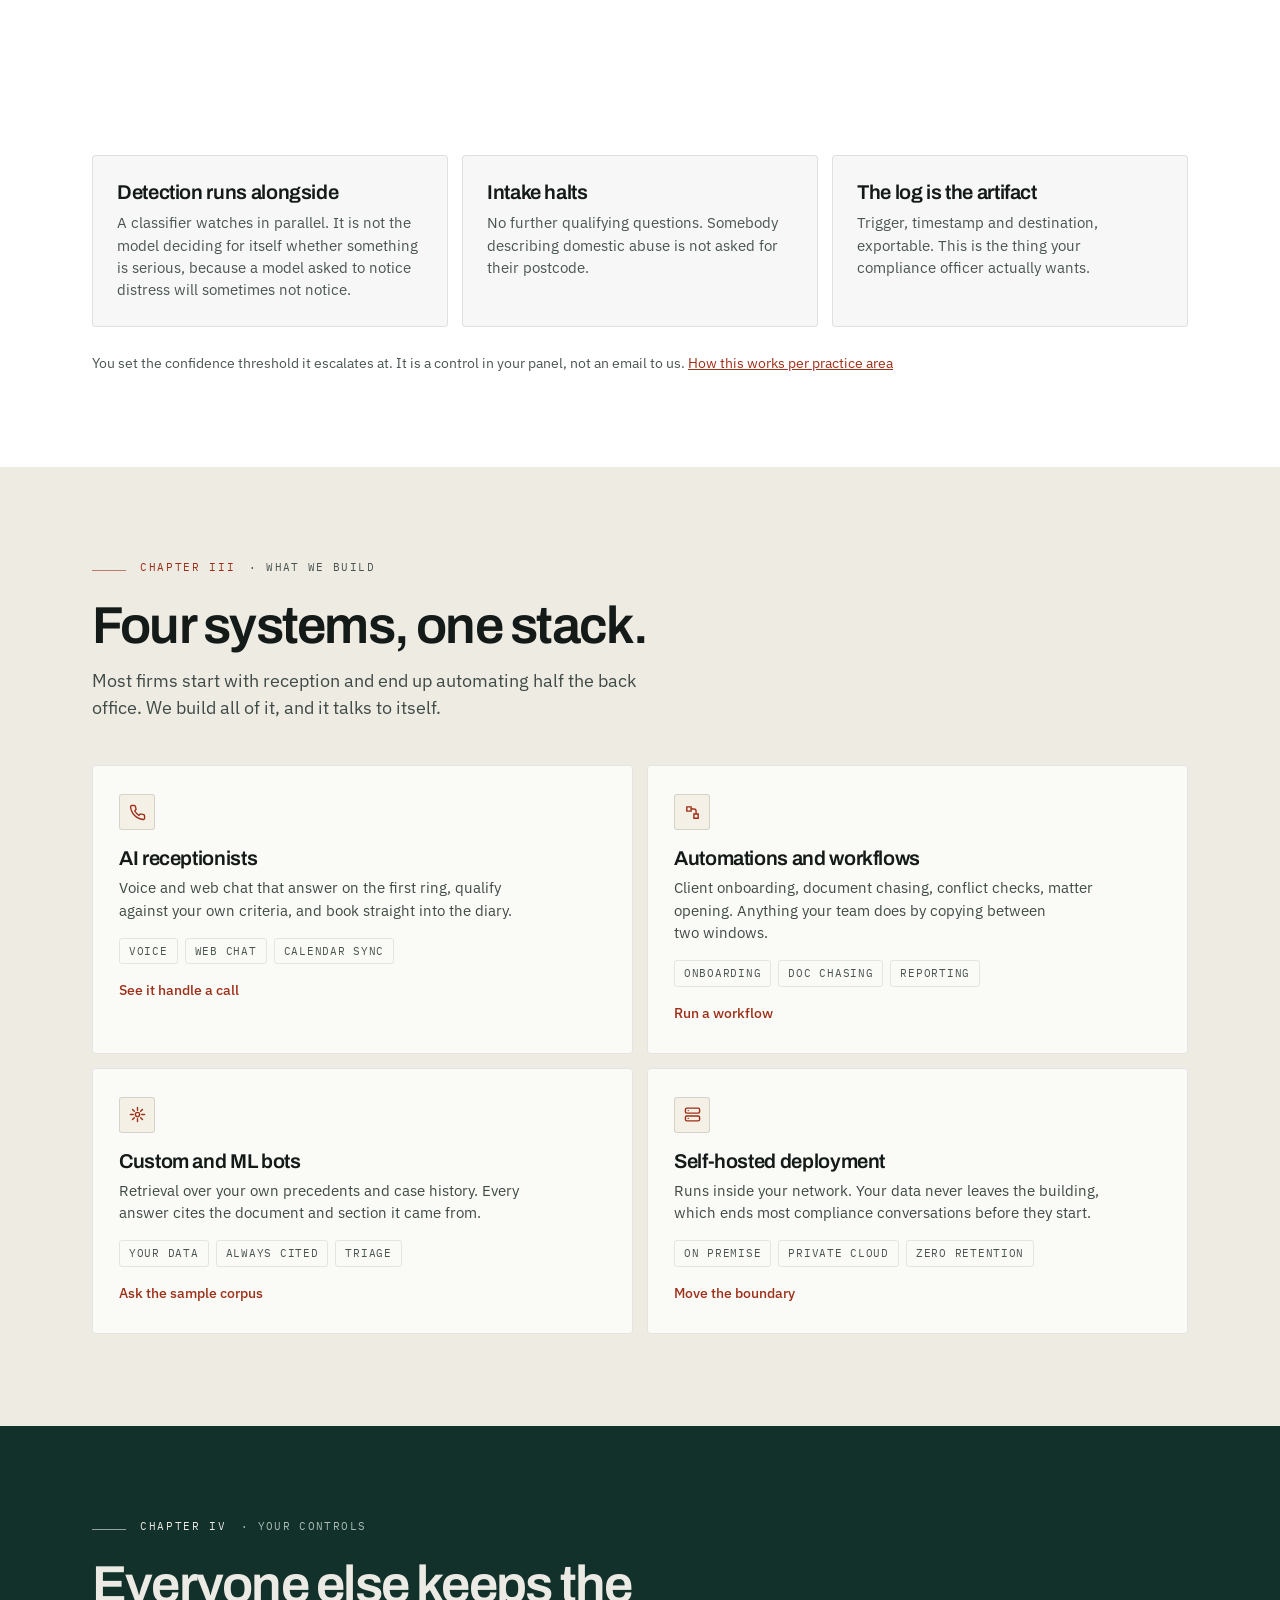
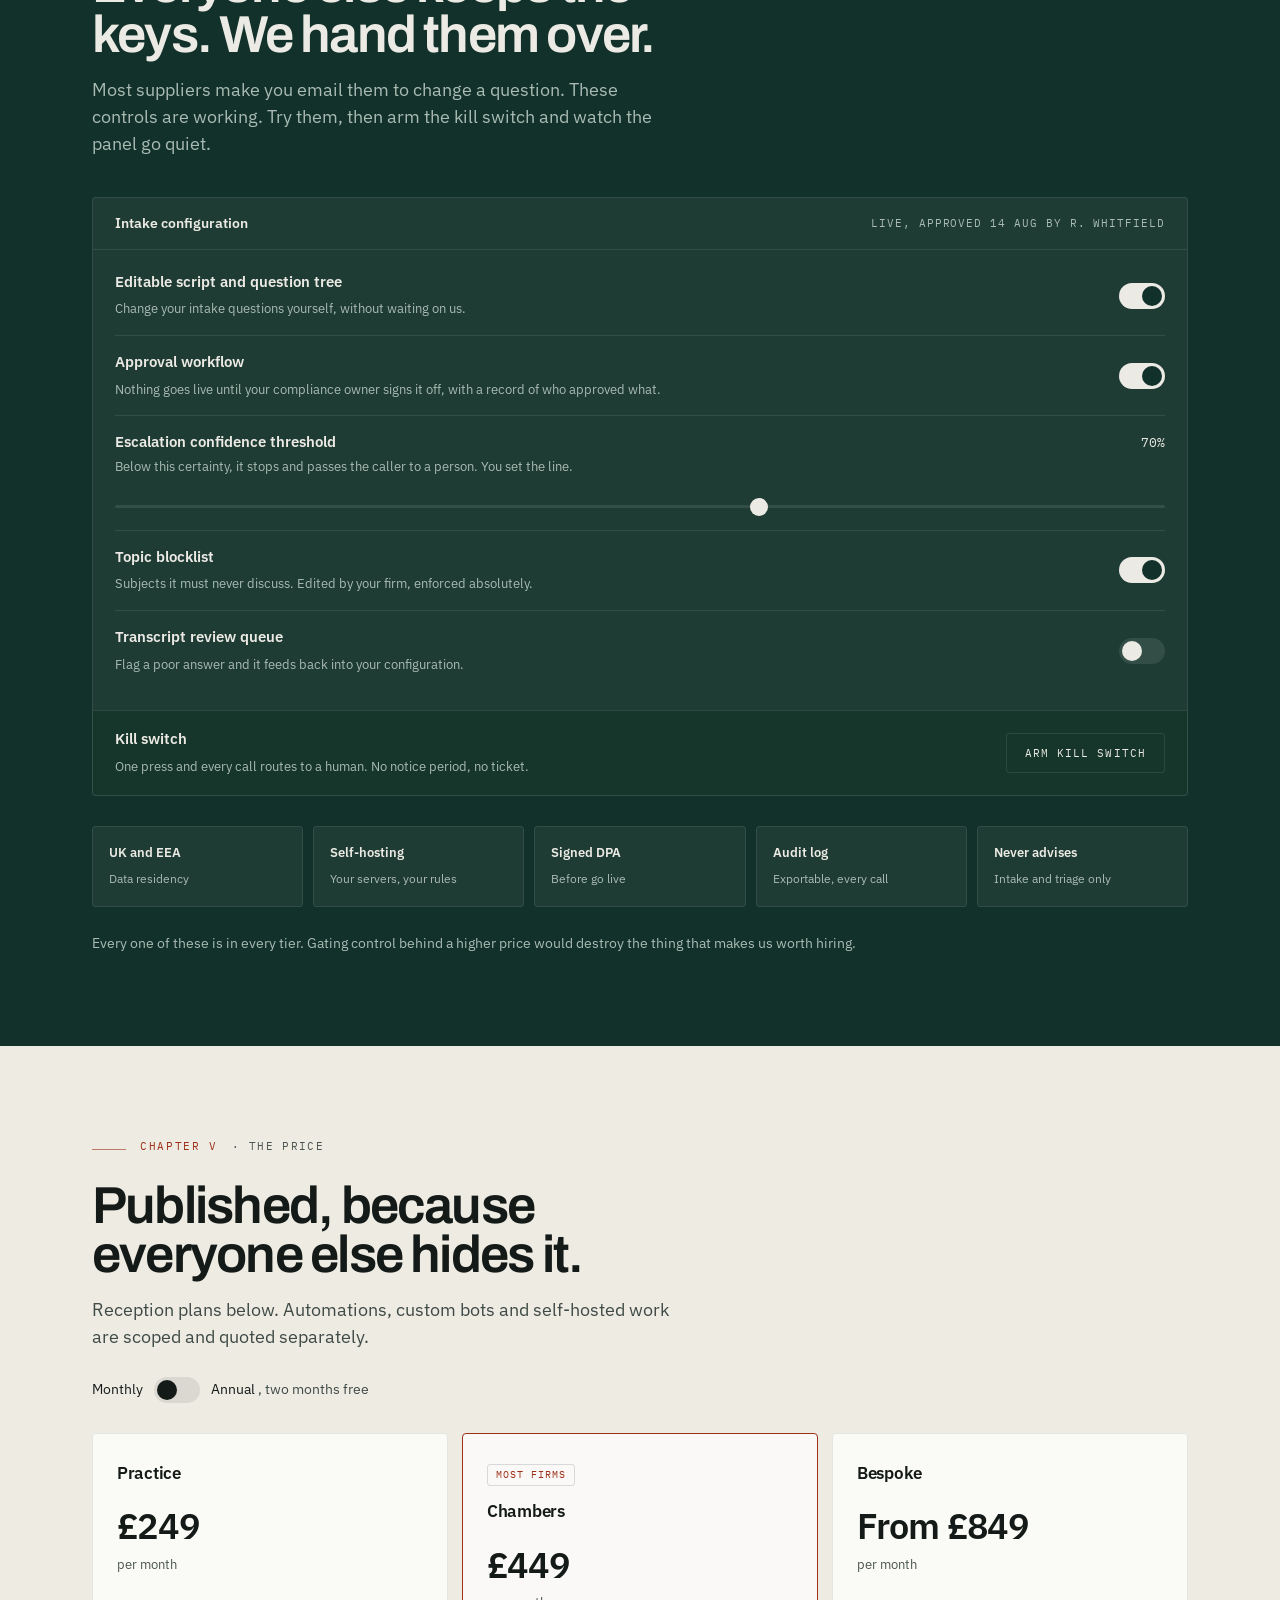
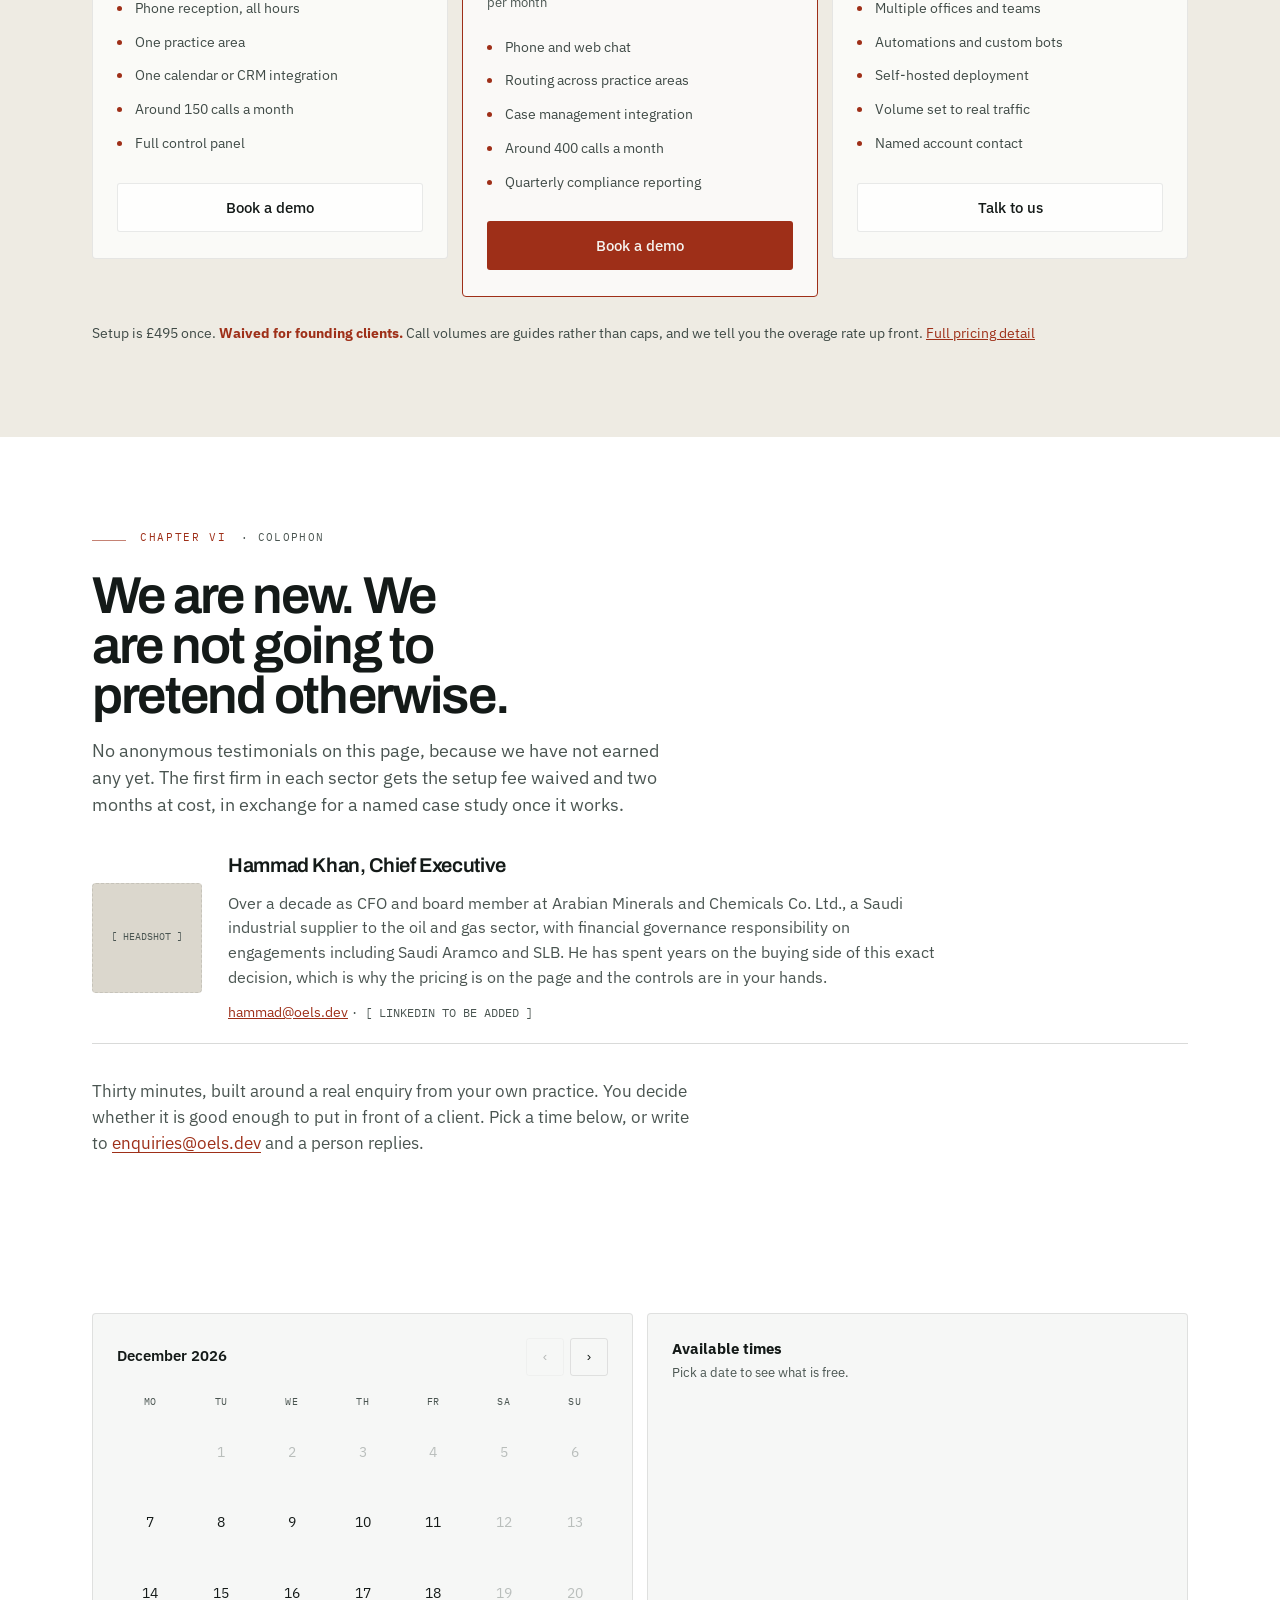
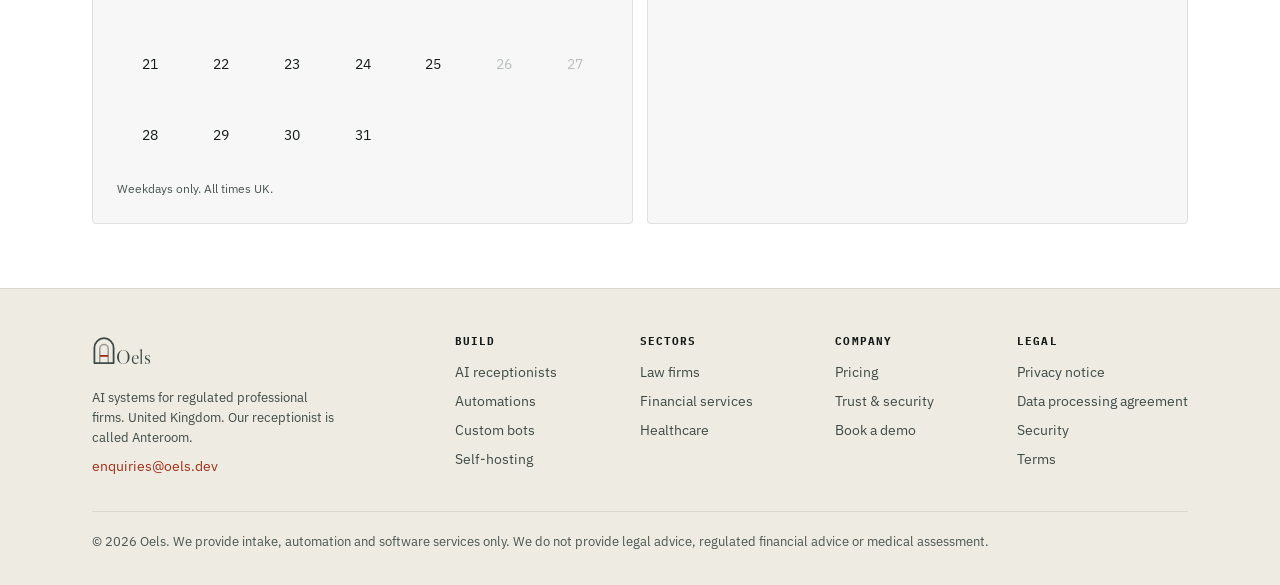
==== commit 6911b4ab: "Rebuild the homepage as seven chapters Chaptered editorial, per scrollcraft/builds/oels/PLAN.md. Gro" ====
--- a/index.html
+++ b/index.html
@@ -52,7 +52,7 @@
       <button class="tbtn" type="button" data-theme-toggle aria-label="Switch between light and dark theme">
         <svg width="14" height="14" viewBox="0 0 24 24" fill="none" stroke="currentColor" stroke-width="2" aria-hidden="true"><path d="M21 12.8A9 9 0 1 1 11.2 3a7 7 0 0 0 9.8 9.8z"/></svg>
       </button>
-      <a href="#book" class="btn btn-p btn-sm hdr-cta">Book a demo</a>
+      <a href="#booking" class="btn btn-p btn-sm hdr-cta">Book a demo</a>
       <button class="tbtn burger" type="button" id="burger" aria-expanded="false" aria-controls="nav" aria-label="Open menu">
         <svg width="16" height="16" viewBox="0 0 24 24" fill="none" stroke="currentColor" stroke-width="2" aria-hidden="true"><path d="M3 6h18M3 12h18M3 18h18"/></svg>
       </button>
@@ -69,123 +69,140 @@
 
 <main id="main">
 
-<!-- HERO -->
-<section class="hero">
-  <div class="glow g1"></div><div class="glow g2"></div>
-  <div class="wrap" style="position:relative;z-index:2">
-    <span class="pill"><span class="dot pulse"></span>Live, and it never clocks off</span>
-    <h1>Your firm's front door, automated properly.</h1>
-    <p class="hero-sub">Oels builds AI receptionists, workflow automation and custom bots for firms where a missed enquiry is expensive and the regulator is watching. Built around your practice, hosted wherever you need it.</p>
-    <div class="hcta">
-      <a href="ai-receptionists.html" class="btn btn-p">See Anteroom work</a>
-      <a href="#book" class="btn btn-s">Book a demo call</a>
-    </div>
-    <p class="hnote">UK and EEA data residency &nbsp;·&nbsp; Self-hosting available &nbsp;·&nbsp; Pricing published below</p>
-
-    <!-- Signature element: the artifact a compliance officer actually reads -->
-    <div class="ledger">
+<!-- CHAPTER 0 — Title page. Type on stone, no media above the fold. -->
+<section class="titlepage on-stone">
+  <div class="wrap">
+    <div class="rulehead"></div>
+    <p class="folio">Oels <em>· AI systems for regulated firms</em></p>
+    <h1>Your firm's front door, answered inside your own rules.</h1>
+    <p class="standfirst">Oels builds the systems that pick up when nobody is there: reception, workflow automation and retrieval over your own documents. The receptionist is called <strong>Anteroom</strong>. It says it is automated, every time, and it stops the moment somebody needs a person.</p>
+    <div class="hcta" style="justify-content:flex-start">
+      <a href="#peak" class="btn btn-p">See it stop itself</a>
+      <a href="#booking" class="btn btn-s">Book a demo call</a>
+    </div>
+    <div class="imprint">
+      <span>UK and EEA residency</span><span>Self-hosting available</span><span>Pricing published</span>
+    </div>
+  </div>
+</section>
+
+<!-- CHAPTER I — The front door. The lattice becomes the record. -->
+<section class="sec on-ink" id="record">
+  <div class="wrap">
+    <div class="folio">Chapter I <em>· The front door</em></div>
+    <div class="sec-head rv">
+      <h2>Every call leaves a written record.</h2>
+      <p>Not a recording somebody has to sit through. An attendance note, timestamped and exportable, in the form your fee earners already read. The screen at the door and the ruled page behind it are the same object.</p>
+    </div>
+
+    <div class="ledger" data-lg>
       <div class="lg-head">
-        <b id="lgTitle">Attendance note — Whitfield and Co</b>
-        <span class="lg-ref" id="lgRef">Ref WC-4471 · Thu 14 Aug</span>
-      </div>
-      <div class="lg-rows" id="lgRows" aria-live="polite"></div>
+        <b data-lg-title>Attendance note</b>
+        <span class="lg-ref" data-lg-ref></span>
+      </div>
+      <div class="lg-rows" data-lg-rows aria-live="polite"></div>
       <div class="lg-foot">
-        <span id="lgStatus">Writing<span class="caret"></span></span>
+        <span data-lg-status>Writing<span class="caret"></span></span>
         <span>Immutable · Exportable · Timestamped</span>
       </div>
     </div>
-    <div class="segs segs-c" role="tablist" aria-label="Choose a call record">
+    <div class="segs" role="tablist" aria-label="Choose a record">
       <button class="seg" type="button" role="tab" aria-selected="true" data-ledger="law">Conveyancing</button>
       <button class="seg" type="button" role="tab" aria-selected="false" data-ledger="fin">Mortgage</button>
-      <button class="seg" type="button" role="tab" aria-selected="false" data-ledger="esc">Safeguarding</button>
-    </div>
-    <p class="hnote" style="margin-top:16px">Illustrative records. Firm names are invented until a client agrees to be named.</p>
-  </div>
-</section>
-
-<!-- WHAT WE BUILD -->
-<section class="sec" id="build">
-  <div class="wrap">
-    <div class="sec-head rv">
-      <span class="pill">What we build</span>
+    </div>
+    <p class="dim mt-s" style="font-size:12.5px">Illustrative. Firm names are invented until a client agrees to be named.</p>
+  </div>
+</section>
+
+<!-- Authored silence. Recorded in BRIEF.md so verification does not read it as dead scroll. -->
+<section class="hold on-ink">
+  <div class="wrap"><p>Those are the ordinary days.</p></div>
+</section>
+
+<!-- CHAPTER II — THE PEAK. Largest span. Plays on arrival, not on a click. -->
+<section class="sec sec-peak on-stone" id="peak">
+  <div class="wrap">
+    <div class="folio">Chapter II <em>· The call that stops itself</em></div>
+    <div class="sec-head rv">
+      <h2>Then somebody rings who needs a person.</h2>
+      <p>Every supplier engineers what the AI says. Almost nobody engineers what happens when it should not speak at all. Watch the record. It stops on its own, and it writes down why.</p>
+    </div>
+
+    <div class="ledger" data-lg data-lg-auto="esc">
+      <div class="lg-head">
+        <b data-lg-title>Attendance note</b>
+        <span class="lg-ref" data-lg-ref></span>
+      </div>
+      <div class="lg-rows" data-lg-rows aria-live="polite"></div>
+      <div class="lg-foot">
+        <span data-lg-status>Waiting</span>
+        <span>Immutable · Exportable · Timestamped</span>
+      </div>
+    </div>
+
+    <!-- The silence inside the peak. It is what the caller experiences, and it
+         is recorded in BRIEF.md so verification does not read it as dead scroll. -->
+    <div class="hold hold-peak">
+      <p>Eleven seconds later a solicitor was on the line.</p>
+    </div>
+
+    <div class="cards3">
+      <div class="card rv"><h3>Detection runs alongside</h3><p>A classifier watches in parallel. It is not the model deciding for itself whether something is serious, because a model asked to notice distress will sometimes not notice.</p></div>
+      <div class="card rv"><h3>Intake halts</h3><p>No further qualifying questions. Somebody describing domestic abuse is not asked for their postcode.</p></div>
+      <div class="card rv"><h3>The log is the artifact</h3><p>Trigger, timestamp and destination, exportable. This is the thing your compliance officer actually wants.</p></div>
+    </div>
+    <p class="dim mt-m" style="font-size:14px">You set the confidence threshold it escalates at. It is a control in your panel, not an email to us. <a href="for-law-firms.html" style="color:var(--accent-text)">How this works per practice area</a></p>
+  </div>
+</section>
+
+<!-- CHAPTER III — What we build. Deliberately plain after the peak. -->
+<section class="sec on-ink" id="build">
+  <div class="wrap">
+    <div class="folio">Chapter III <em>· What we build</em></div>
+    <div class="sec-head rv">
       <h2>Four systems, one stack.</h2>
       <p>Most firms start with reception and end up automating half the back office. We build all of it, and it talks to itself.</p>
     </div>
     <div class="bento">
       <div class="b rv">
         <div class="ic"><svg width="17" height="17" viewBox="0 0 24 24" fill="none" stroke="var(--accent)" stroke-width="2" stroke-linecap="round" aria-hidden="true"><path d="M22 16.9v3a2 2 0 0 1-2.2 2 19.8 19.8 0 0 1-8.6-3 19.5 19.5 0 0 1-6-6 19.8 19.8 0 0 1-3-8.7A2 2 0 0 1 4.1 2h3a2 2 0 0 1 2 1.7c.1 1 .4 1.9.7 2.8a2 2 0 0 1-.5 2.1L8.1 9.9a16 16 0 0 0 6 6l1.3-1.3a2 2 0 0 1 2.1-.4c.9.3 1.8.5 2.8.6a2 2 0 0 1 1.7 2z"/></svg></div>
-        <h3>AI receptionists — Anteroom</h3>
-        <p>Voice and web chat that answer on the first ring, qualify the enquiry against your own criteria, and book straight into the diary. It states it is automated every single time.</p>
+        <h3>AI receptionists</h3>
+        <p>Voice and web chat that answer on the first ring, qualify against your own criteria, and book straight into the diary.</p>
         <div class="tagrow"><span class="tag">Voice</span><span class="tag">Web chat</span><span class="tag">Calendar sync</span></div>
-        <a class="b-lnk" href="ai-receptionists.html">See it handle a call →</a>
+        <a class="b-lnk" href="ai-receptionists.html">See it handle a call</a>
       </div>
       <div class="b rv">
         <div class="ic"><svg width="17" height="17" viewBox="0 0 24 24" fill="none" stroke="var(--accent)" stroke-width="2" stroke-linecap="round" aria-hidden="true"><path d="M4 4h6v6H4zM14 14h6v6h-6zM10 7h4a3 3 0 0 1 3 3v4"/></svg></div>
         <h3>Automations and workflows</h3>
-        <p>The repetitive work between systems. Client onboarding, document chasing, conflict checks, matter opening, reporting. Anything your team currently does by copying between two windows.</p>
+        <p>Client onboarding, document chasing, conflict checks, matter opening. Anything your team does by copying between two windows.</p>
         <div class="tagrow"><span class="tag">Onboarding</span><span class="tag">Doc chasing</span><span class="tag">Reporting</span></div>
-        <a class="b-lnk" href="automations.html">Run a workflow →</a>
+        <a class="b-lnk" href="automations.html">Run a workflow</a>
       </div>
       <div class="b rv">
         <div class="ic"><svg width="17" height="17" viewBox="0 0 24 24" fill="none" stroke="var(--accent)" stroke-width="2" stroke-linecap="round" aria-hidden="true"><circle cx="12" cy="12" r="3"/><path d="M12 2v4M12 18v4M2 12h4M18 12h4M5 5l2.5 2.5M16.5 16.5L19 19M19 5l-2.5 2.5M7.5 16.5L5 19"/></svg></div>
-        <h3>Custom and machine learning bots</h3>
-        <p>Retrieval over your own documents, precedents and case history. Internal research assistants, triage models, document classifiers. Built for one firm, not sold to a thousand.</p>
+        <h3>Custom and ML bots</h3>
+        <p>Retrieval over your own precedents and case history. Every answer cites the document and section it came from.</p>
         <div class="tagrow"><span class="tag">Your data</span><span class="tag">Always cited</span><span class="tag">Triage</span></div>
-        <a class="b-lnk" href="custom-bots.html">Ask the sample corpus →</a>
+        <a class="b-lnk" href="custom-bots.html">Ask the sample corpus</a>
       </div>
       <div class="b rv">
         <div class="ic"><svg width="17" height="17" viewBox="0 0 24 24" fill="none" stroke="var(--accent)" stroke-width="2" stroke-linecap="round" aria-hidden="true"><rect x="2" y="3" width="20" height="7" rx="2"/><rect x="2" y="14" width="20" height="7" rx="2"/><path d="M6 6.5h.01M6 17.5h.01"/></svg></div>
         <h3>Self-hosted deployment</h3>
-        <p>Runs on your infrastructure, inside your network. Your data never leaves the building, which ends most compliance conversations before they start. Available on every service above.</p>
+        <p>Runs inside your network. Your data never leaves the building, which ends most compliance conversations before they start.</p>
         <div class="tagrow"><span class="tag">On premise</span><span class="tag">Private cloud</span><span class="tag">Zero retention</span></div>
-        <a class="b-lnk" href="self-hosted.html">Move the boundary →</a>
-      </div>
-    </div>
-  </div>
-</section>
-
-<!-- LIVE DEMO -->
-<section class="sec on-deep" id="demo">
-  <div class="wrap">
-    <div class="sec-head rv">
-      <span class="pill"><span class="dot pulse"></span>Live demo</span>
-      <h2>Not a mockup. The actual thing.</h2>
-      <p>Read three real scenarios below, or open the chat in the corner and talk to it yourself.</p>
-    </div>
-    <div class="cards2" style="margin-top:38px">
-      <div class="term">
-        <svg class="mash" aria-hidden="true"><rect width="100%" height="100%" fill="url(#mashp)"/></svg>
-        <div class="segs" role="tablist" aria-label="Choose a scenario">
-          <button class="seg" type="button" role="tab" aria-selected="true" data-scen="law">Conveyancing</button>
-          <button class="seg" type="button" role="tab" aria-selected="false" data-scen="fin">Mortgage</button>
-          <button class="seg" type="button" role="tab" aria-selected="false" data-scen="esc">Distress call</button>
-        </div>
-        <div class="thead"><span class="dot"></span><span id="demoLabel">Conveyancing enquiry, 14:02</span></div>
-        <div id="demoFeed" class="feed" aria-live="polite"></div>
-      </div>
-      <div style="display:flex;flex-direction:column;gap:14px">
-        <div class="card">
-          <h3>Talk to it now</h3>
-          <p class="mt-s">The chat button in the bottom right of this page is the same system a client would meet. It opens by telling you it is automated.</p>
-          <button class="btn btn-s btn-sm" type="button" data-open-chat style="margin-top:16px;align-self:flex-start">Open the chat</button>
-        </div>
-        <div class="card" style="flex:1">
-          <h3>Hear it on your own line</h3>
-          <p class="mt-s">During onboarding we set it up on a real number using a scenario from your practice, so you hear what your clients would hear rather than a script we wrote.</p>
-          <a href="#book" class="btn btn-p btn-sm" style="margin-top:16px;align-self:flex-start">Book that call</a>
-        </div>
-      </div>
-    </div>
-  </div>
-</section>
-
-<!-- CONTROLS -->
-<section class="sec" id="control">
-  <div class="wrap">
-    <div class="sec-head rv">
-      <span class="pill">Your controls</span>
+        <a class="b-lnk" href="self-hosted.html">Move the boundary</a>
+      </div>
+    </div>
+  </div>
+</section>
+
+<!-- CHAPTER IV — The keys. Institutional ground. -->
+<section class="sec on-deep" id="control">
+  <div class="wrap">
+    <div class="folio">Chapter IV <em>· Your controls</em></div>
+    <div class="sec-head rv">
       <h2>Everyone else keeps the keys. We hand them over.</h2>
-      <p>Most suppliers make you email them to change a question. These controls are working. Try them.</p>
+      <p>Most suppliers make you email them to change a question. These controls are working. Try them, then arm the kill switch and watch the panel go quiet.</p>
     </div>
     <div class="console" id="console">
       <div class="chead"><strong>Intake configuration</strong><span class="ctag" id="consoleTag">Live, approved 14 Aug by R. Whitfield</span></div>
@@ -212,15 +229,15 @@
       <div><strong>Audit log</strong><span>Exportable, every call</span></div>
       <div><strong>Never advises</strong><span>Intake and triage only</span></div>
     </div>
-    <p class="dim mt-m" style="font-size:14px">Every one of these is in every tier. <a href="pricing.html" style="color:var(--accent-text)">Gating control behind a higher price</a> would destroy the thing that makes us worth hiring.</p>
-  </div>
-</section>
-
-<!-- PRICING -->
-<section class="sec on-deep" id="pricing">
-  <div class="wrap">
-    <div class="sec-head rv">
-      <span class="pill">Pricing</span>
+    <p class="dim mt-m" style="font-size:14px">Every one of these is in every tier. Gating control behind a higher price would destroy the thing that makes us worth hiring.</p>
+  </div>
+</section>
+
+<!-- CHAPTER V — The price. -->
+<section class="sec on-ink" id="pricing">
+  <div class="wrap">
+    <div class="folio">Chapter V <em>· The price</em></div>
+    <div class="sec-head rv">
       <h2>Published, because everyone else hides it.</h2>
       <p>Reception plans below. Automations, custom bots and self-hosted work are scoped and quoted separately.</p>
     </div>
@@ -228,64 +245,63 @@
     <div class="tiers">
       <div class="tier">
         <div class="nm">Practice</div>
-        <div class="pr" data-m="249" data-a="208">£249</div>
+        <div class="pr" data-m="249" data-a="208">&pound;249</div>
         <div class="per">per month<span class="per-note"></span></div>
         <ul><li>Phone reception, all hours</li><li>One practice area</li><li>One calendar or CRM integration</li><li>Around 150 calls a month</li><li>Full control panel</li></ul>
-        <a href="#book" class="btn btn-s btn-blk">Book a demo</a>
+        <a href="#booking" class="btn btn-s btn-blk">Book a demo</a>
       </div>
       <div class="tier tier-feat">
         <div class="badge">Most firms</div>
         <div class="nm">Chambers</div>
-        <div class="pr" data-m="449" data-a="374">£449</div>
+        <div class="pr" data-m="449" data-a="374">&pound;449</div>
         <div class="per">per month<span class="per-note"></span></div>
         <ul><li>Phone and web chat</li><li>Routing across practice areas</li><li>Case management integration</li><li>Around 400 calls a month</li><li>Quarterly compliance reporting</li></ul>
-        <a href="#book" class="btn btn-p btn-blk">Book a demo</a>
+        <a href="#booking" class="btn btn-p btn-blk">Book a demo</a>
       </div>
       <div class="tier">
         <div class="nm">Bespoke</div>
-        <div class="pr" data-prefix="From £" data-m="849" data-a="708">From £849</div>
+        <div class="pr" data-prefix="From &pound;" data-m="849" data-a="708">From &pound;849</div>
         <div class="per">per month<span class="per-note"></span></div>
         <ul><li>Multiple offices and teams</li><li>Automations and custom bots</li><li>Self-hosted deployment</li><li>Volume set to real traffic</li><li>Named account contact</li></ul>
-        <a href="#book" class="btn btn-s btn-blk">Talk to us</a>
-      </div>
-    </div>
-    <p class="dim mt-m" style="font-size:14px">Setup is £495 once, covering workflow mapping, script design, integration and testing. <strong style="color:var(--accent-text)">Waived for founding clients.</strong> Call volumes are guides rather than caps, and we tell you the overage rate up front. <a href="pricing.html" style="color:var(--accent-text)">Full pricing detail →</a></p>
-  </div>
-</section>
-
-<!-- WHO -->
-<section class="sec">
-  <div class="wrap">
-    <div class="sec-head rv">
-      <span class="pill">Who is behind this</span>
+        <a href="#booking" class="btn btn-s btn-blk">Talk to us</a>
+      </div>
+    </div>
+    <p class="dim mt-m" style="font-size:14px">Setup is &pound;495 once. <strong style="color:var(--accent-text)">Waived for founding clients.</strong> Call volumes are guides rather than caps, and we tell you the overage rate up front. <a href="pricing.html" style="color:var(--accent-text)">Full pricing detail</a></p>
+  </div>
+</section>
+
+<!-- CHAPTER VI — Colophon. The close resolves; the ask is running text. -->
+<section class="sec on-stone" id="book">
+  <div class="wrap">
+    <div class="folio">Chapter VI <em>· Colophon</em></div>
+    <div class="sec-head rv">
       <h2>We are new. We are not going to pretend otherwise.</h2>
       <p>No anonymous testimonials on this page, because we have not earned any yet. The first firm in each sector gets the setup fee waived and two months at cost, in exchange for a named case study once it works.</p>
     </div>
-    <div class="bento" style="margin-top:34px">
-      <div class="b b-wide rv bio">
-        <div class="bio-img">[ HEADSHOT ]</div>
-        <div>
-          <h3>Hammad Khan, Chief Executive</h3>
-          <p style="margin-top:8px;max-width:72ch">Over a decade as CFO and board member at Arabian Minerals and Chemicals Co. Ltd., a Saudi industrial supplier to the oil and gas sector, with financial governance responsibility on engagements including Saudi Aramco and SLB. He has spent years on the buying side of this exact decision, which is why the pricing is on the page and the controls are in your hands.</p>
-          <p style="margin-top:12px;font-size:13.5px"><a href="mailto:hammad@oels.dev" style="color:var(--accent-text);text-decoration:none">hammad@oels.dev</a> <span class="mono dim" style="font-size:11.5px">· [ LINKEDIN TO BE ADDED ]</span></p>
-        </div>
-      </div>
-    </div>
-  </div>
-</section>
-
-<!-- BOOK -->
-<section class="sec on-deep" id="book">
-  <div class="wrap">
-    <div class="sec-head rv">
-      <span class="pill">Book a demo</span>
-      <h2>Thirty minutes, on your own scenario.</h2>
-      <p>We set it up against a real enquiry from your practice, and you decide whether it is good enough to put in front of a client.</p>
-    </div>
+
+    <div class="bio" style="margin-top:34px">
+      <div class="bio-img">[ HEADSHOT ]</div>
+      <div>
+        <h3>Hammad Khan, Chief Executive</h3>
+        <p class="dim mt-s" style="max-width:72ch">Over a decade as CFO and board member at Arabian Minerals and Chemicals Co. Ltd., a Saudi industrial supplier to the oil and gas sector, with financial governance responsibility on engagements including Saudi Aramco and SLB. He has spent years on the buying side of this exact decision, which is why the pricing is on the page and the controls are in your hands.</p>
+        <p style="margin-top:12px;font-size:13.5px"><a href="mailto:hammad@oels.dev" style="color:var(--accent-text)">hammad@oels.dev</a> <span class="mono dim" style="font-size:11.5px">· [ LINKEDIN TO BE ADDED ]</span></p>
+      </div>
+    </div>
+
+    <div class="colophon">
+      <p>Thirty minutes, built around a real enquiry from your own practice. You decide whether it is good enough to put in front of a client. Pick a time below, or write to <a href="mailto:enquiries@oels.dev">enquiries@oels.dev</a> and a person replies.</p>
+    </div>
+  </div>
+</section>
+
+<!-- Back matter. Not a chapter: the colophon closes the argument, this is the
+     form bound into the back of it. No folio, so it takes no mark in the margin. -->
+<section class="sec-s on-stone" id="booking" aria-label="Book a demo">
+  <div class="wrap">
     <!-- TO GO LIVE: no back end behind this yet. Replace with a Cal.com embed. -->
-    <div class="bk">
+    <div class="bk" style="margin-top:0">
       <div class="bkc" id="calCard">
-        <div class="calh"><strong id="calMonth">Month</strong><div class="caln"><button type="button" id="prevM" aria-label="Previous month">‹</button><button type="button" id="nextM" aria-label="Next month">›</button></div></div>
+        <div class="calh"><strong id="calMonth">Month</strong><div class="caln"><button type="button" id="prevM" aria-label="Previous month">&lsaquo;</button><button type="button" id="nextM" aria-label="Next month">&rsaquo;</button></div></div>
         <div class="calg" id="calGrid"></div>
         <p class="dim" style="font-size:12px;margin-top:12px">Weekdays only. All times UK.</p>
       </div>
@@ -311,7 +327,6 @@
         </div>
       </div>
     </div>
-    <p class="dim mt-m" style="font-size:14px">Rather ask something first? <a href="mailto:enquiries@oels.dev" style="color:var(--accent-text);text-decoration:none">enquiries@oels.dev</a></p>
   </div>
 </section>
 
@@ -334,7 +349,7 @@
       <div class="fc"><strong>Sectors</strong>
         <a href="for-law-firms.html">Law firms</a><a href="for-financial-services.html">Financial services</a><a href="for-healthcare.html">Healthcare</a></div>
       <div class="fc"><strong>Company</strong>
-        <a href="pricing.html">Pricing</a><a href="trust.html">Trust &amp; security</a><a href="#book">Book a demo</a></div>
+        <a href="pricing.html">Pricing</a><a href="trust.html">Trust &amp; security</a><a href="#booking">Book a demo</a></div>
       <div class="fc"><strong>Legal</strong>
         <a href="privacy.html">Privacy notice</a><a href="dpa.html">Data processing agreement</a><a href="trust.html">Security</a><a href="terms.html">Terms</a></div>
     </div>
--- a/assets/oels.css
+++ b/assets/oels.css
@@ -50,6 +50,74 @@
   --accent:#ECEAE4;--accent2:#FFFFFF;--accent-text:#ECEAE4;--on-accent:#12312A;
   --line:rgba(236,234,228,.16);--line2:rgba(236,234,228,.10);
 }
+
+/* ---------- 1a. Chapter grounds ----------
+   Chaptered editorial hard-cuts between grounds; it never interpolates. Each
+   ground restates `color` as well as the tokens, because `color` inherits as a
+   computed value: redefining --ink on a subtree does not re-ink text whose
+   colour already resolved on <body>. */
+.on-stone{
+  background:var(--paper-bg);color:var(--paper-ink);
+  --ink:var(--paper-ink);--dim:var(--paper-faint);--faint:var(--paper-faint);
+  --bg:var(--paper-bg);--bg2:#DBD7CD;
+  --surface:rgba(20,26,24,.035);--surface2:rgba(20,26,24,.06);--surface-solid:#FFFFFF;
+  --accent:var(--paper-accent);--accent2:#8A2814;--accent-text:var(--paper-accent);
+  --on-accent:#F5F3EE;
+  --line:rgba(20,26,24,.16);--line2:rgba(20,26,24,.10);
+  --alert:var(--paper-accent);--alert-ink:var(--paper-accent);
+}
+.on-ink{
+  background:var(--bg);color:var(--ink);
+}
+
+/* The folio. A chapter number and title in the margin of the page, the way a
+   printed feature marks its sections. Not a section counter for decoration:
+   these chapters are read in order and the reader is told where they are. */
+.folio{
+  display:flex;align-items:baseline;gap:14px;margin-bottom:26px;
+  font-family:"IBM Plex Mono",monospace;font-size:10.5px;letter-spacing:.16em;
+  text-transform:uppercase;color:var(--accent-text);
+}
+.folio::before{content:"";flex:0 0 34px;height:1px;background:var(--accent);opacity:.6}
+.folio em{font-style:normal;color:var(--faint);letter-spacing:.13em}
+
+/* Title page: type on the ground, no media above the fold. */
+.titlepage{padding:120px 0 96px;position:relative;overflow:hidden}
+.titlepage .rulehead{width:100%;height:1px;background:var(--line);margin-bottom:34px}
+.titlepage h1{max-width:15ch}
+.titlepage .standfirst{
+  font-size:clamp(17px,2vw,21px);color:var(--dim);max-width:56ch;margin-top:26px;
+}
+.titlepage .imprint{
+  margin-top:44px;padding-top:20px;border-top:1px solid var(--line2);
+  display:flex;gap:28px;flex-wrap:wrap;
+  font-family:"IBM Plex Mono",monospace;font-size:10.5px;letter-spacing:.12em;
+  text-transform:uppercase;color:var(--faint);
+}
+@media(max-width:700px){.titlepage{padding:72px 0 64px}}
+
+/* The peak carries the largest span on the page, by a visible margin. */
+.sec-peak{padding:140px 0 170px}
+@media(max-width:700px){.sec-peak{padding:76px 0 88px}}
+
+/* The silence before the peak. Deliberate, and recorded in BRIEF.md so the
+   verification pass can tell it from dead scroll. */
+.hold{padding:104px 0;display:grid;place-items:center;text-align:center}
+.hold p{
+  font-family:"IBM Plex Mono",monospace;font-size:11px;letter-spacing:.2em;
+  text-transform:uppercase;color:var(--faint);max-width:34ch;
+}
+@media(max-width:700px){.hold{padding:64px 0}}
+/* The silence inside the peak. A class, never an inline padding: inline styles
+   beat the media query below and leave 380px of dead space on a phone. */
+.hold-peak{padding:200px 0 180px}
+@media(max-width:700px){.hold-peak{padding:92px 0 80px}}
+
+/* Colophon: the close is a masthead plate, and the ask is a line of running
+   text rather than a button island. */
+.colophon{border-top:1px solid var(--line);padding-top:34px;margin-top:20px}
+.colophon p{font-size:17px;color:var(--dim);max-width:60ch}
+.colophon a{color:var(--accent-text);text-underline-offset:3px;text-decoration-thickness:1px}
 
 /* ---------- 1b. The rubric margin — signature element ----------
    A scribe ruled a margin onto the page before writing. This is that rule,
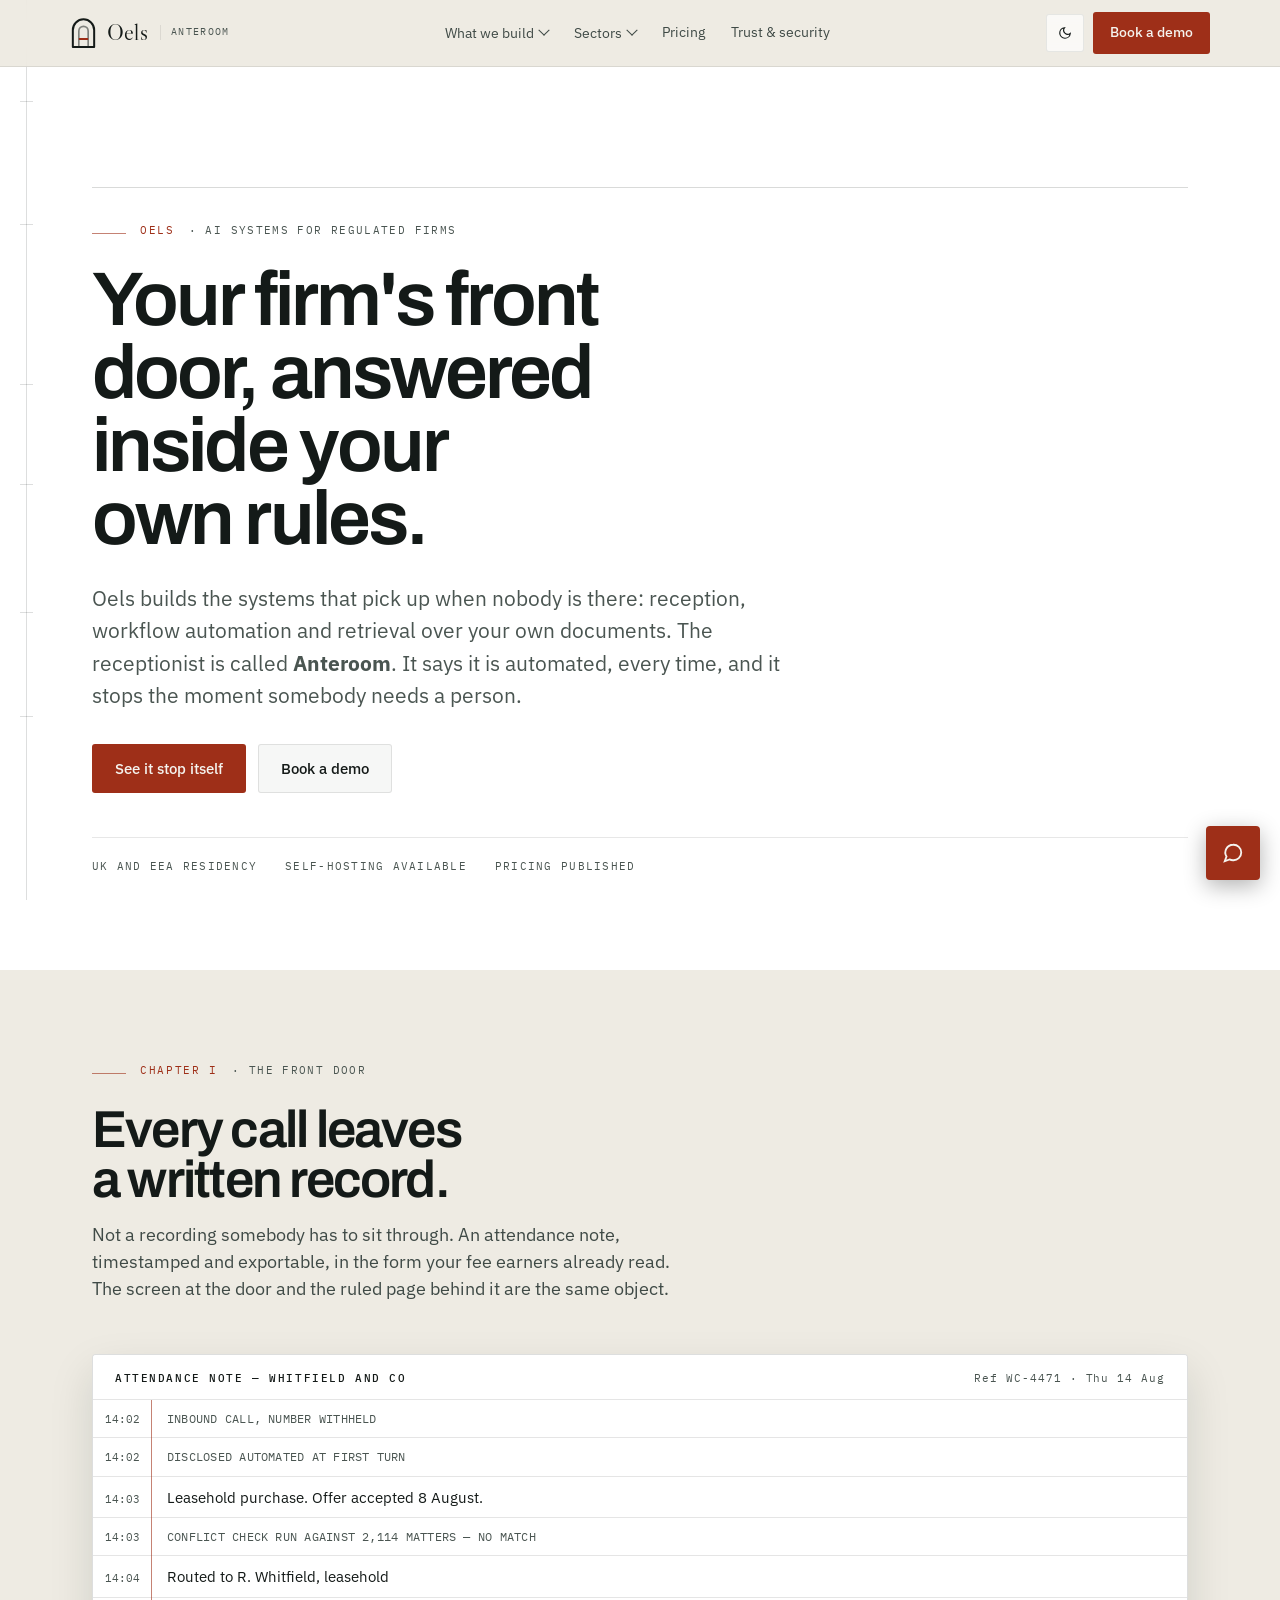
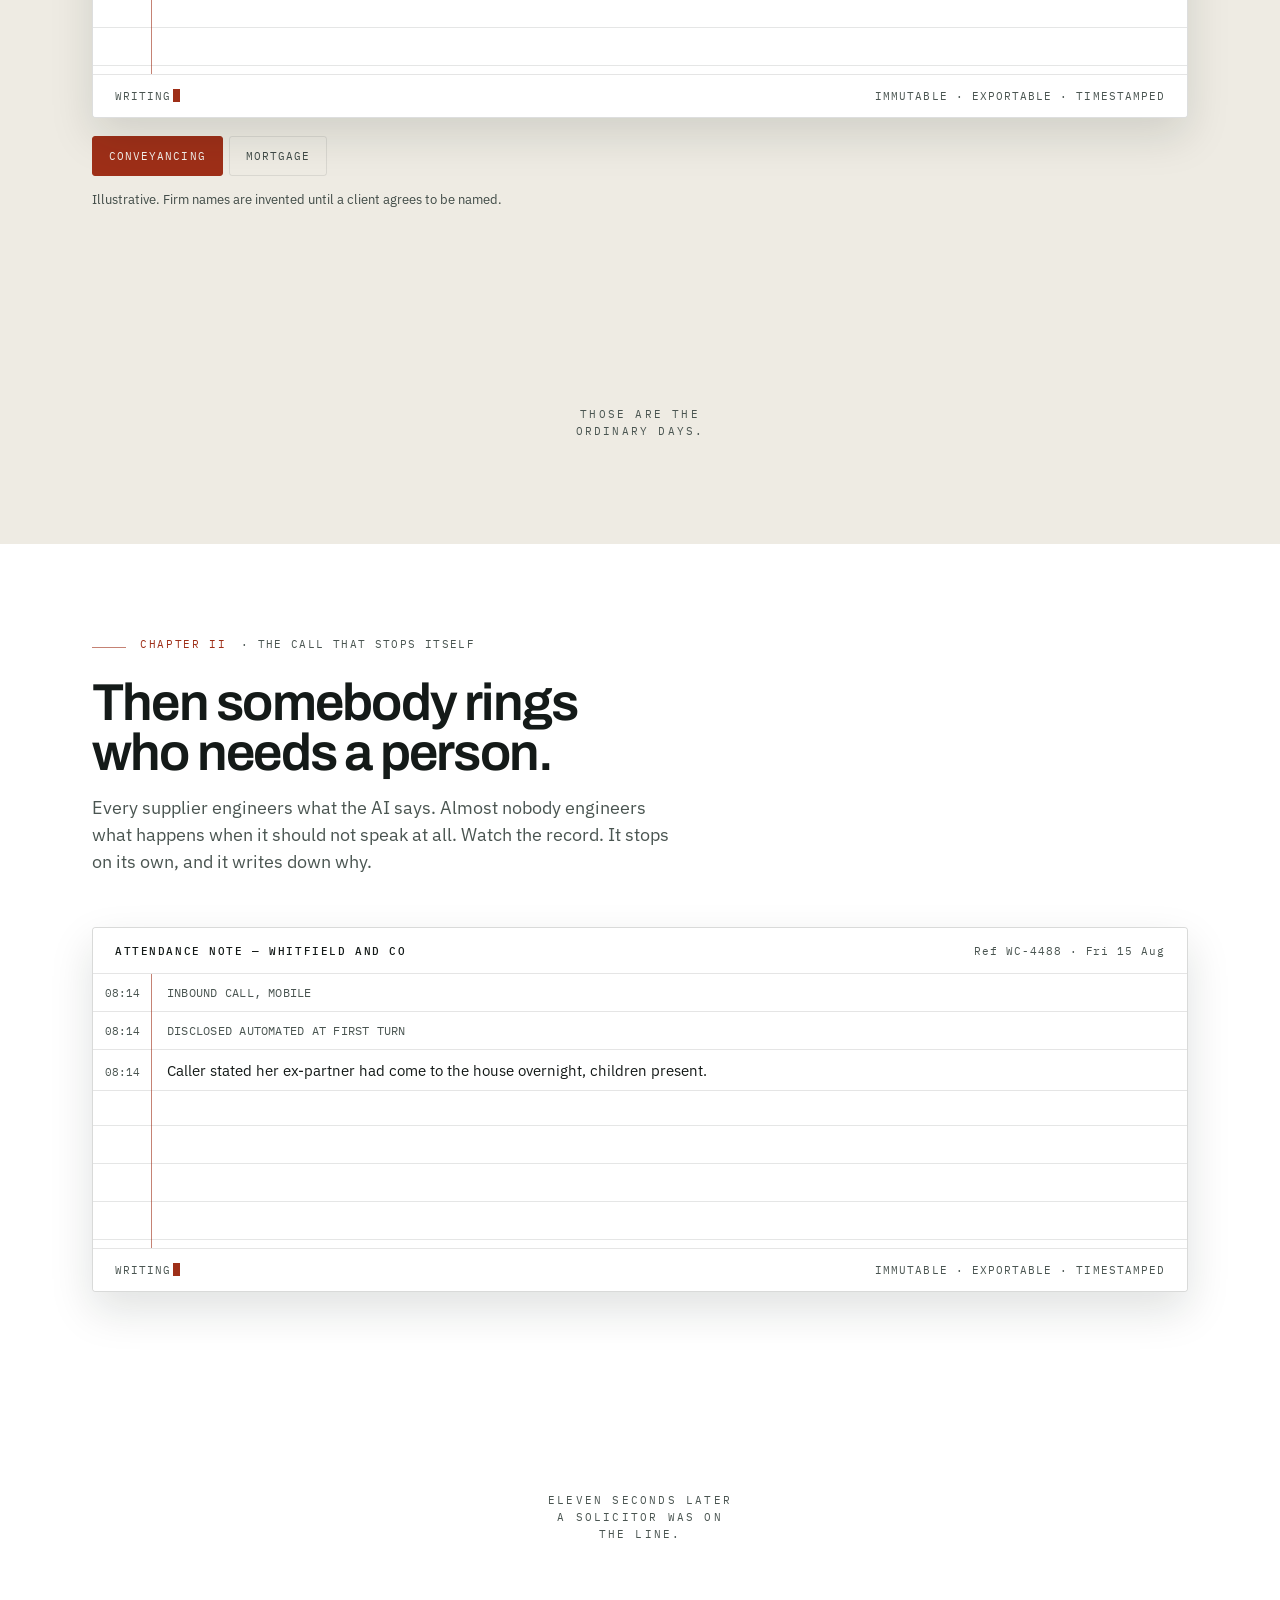
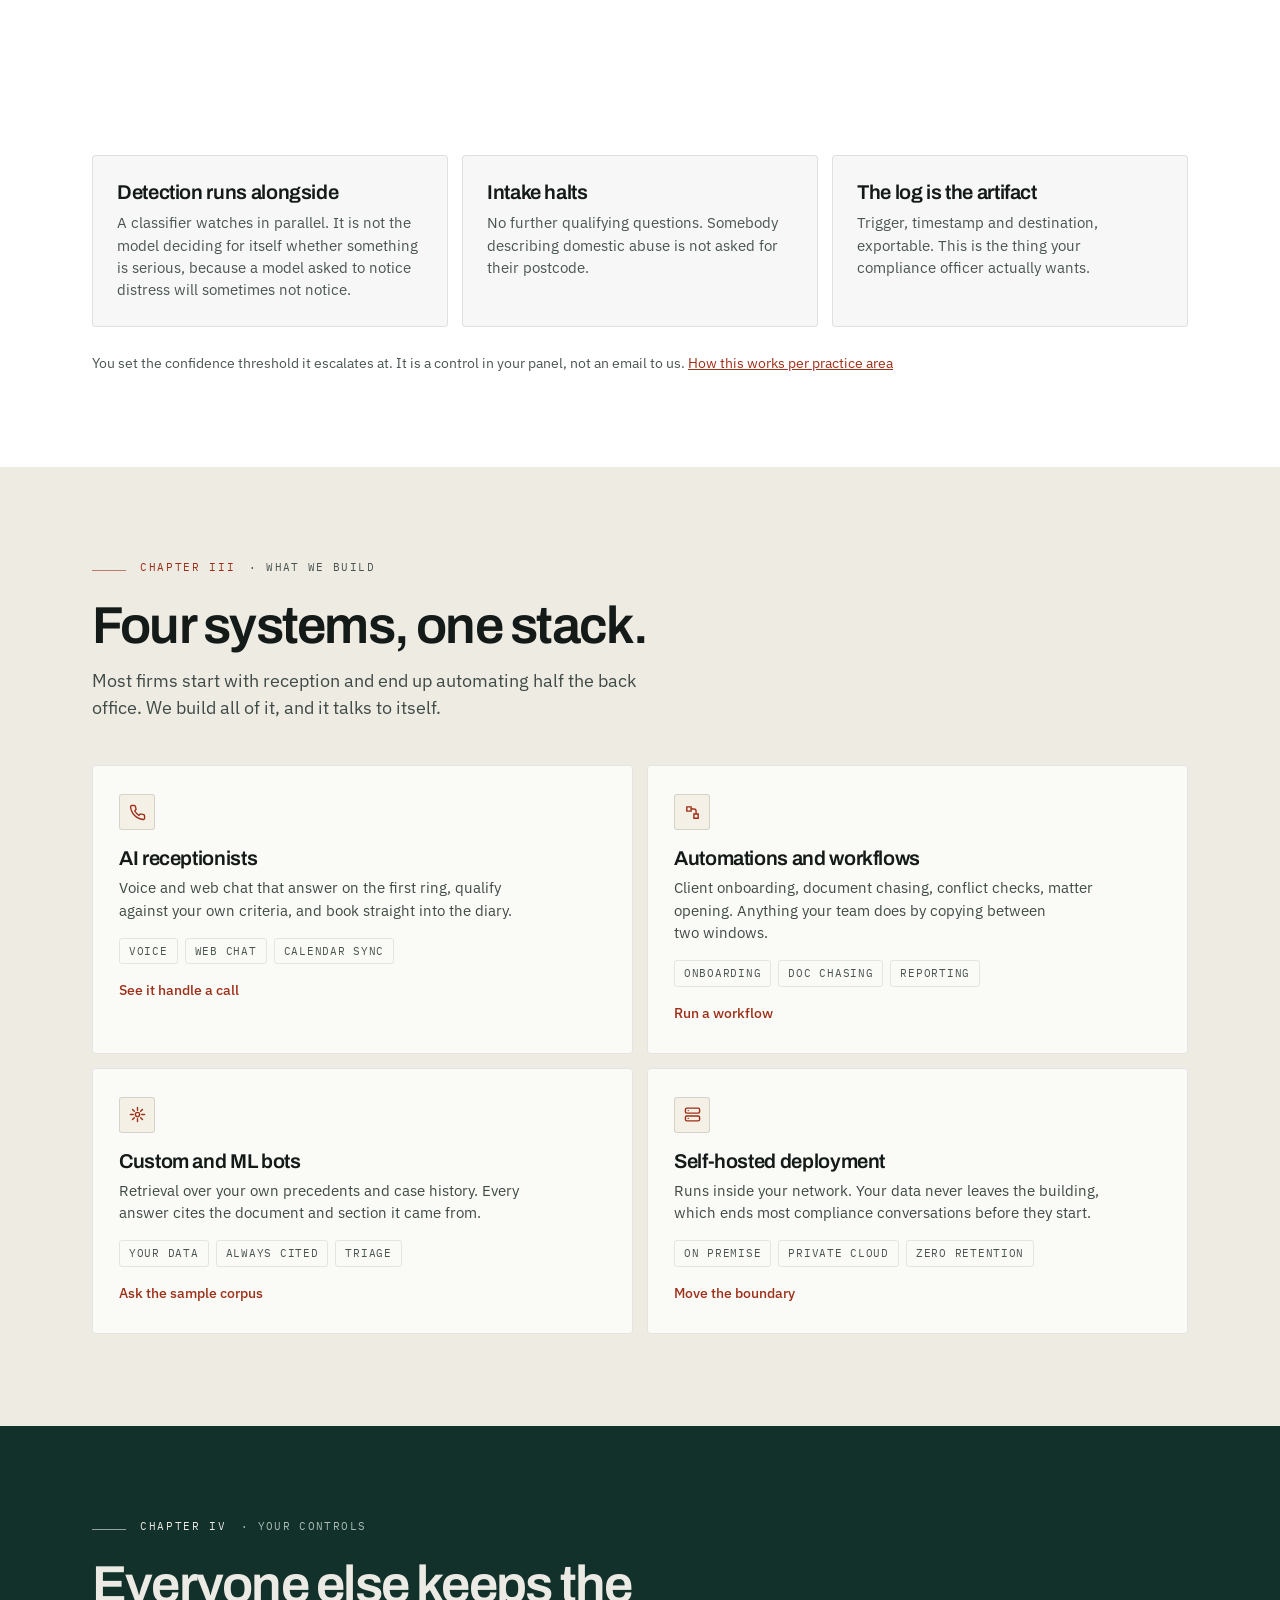
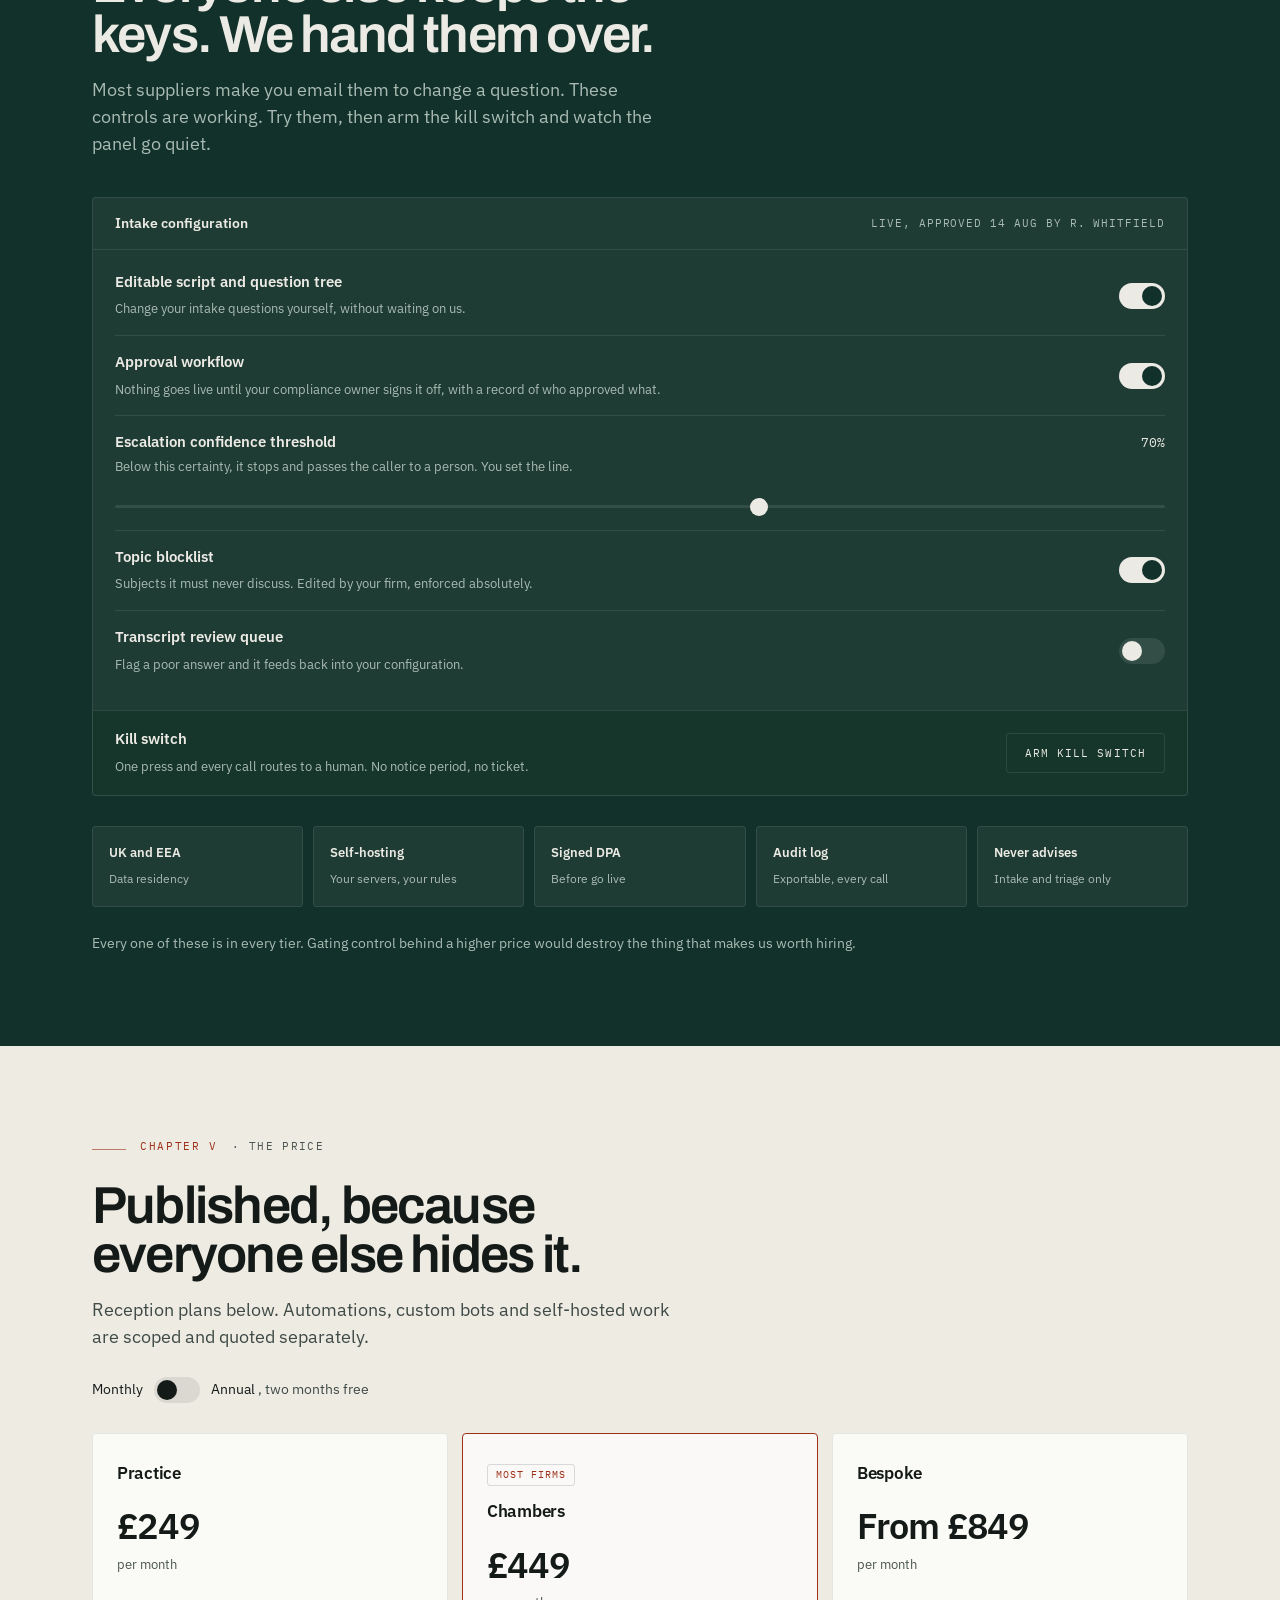
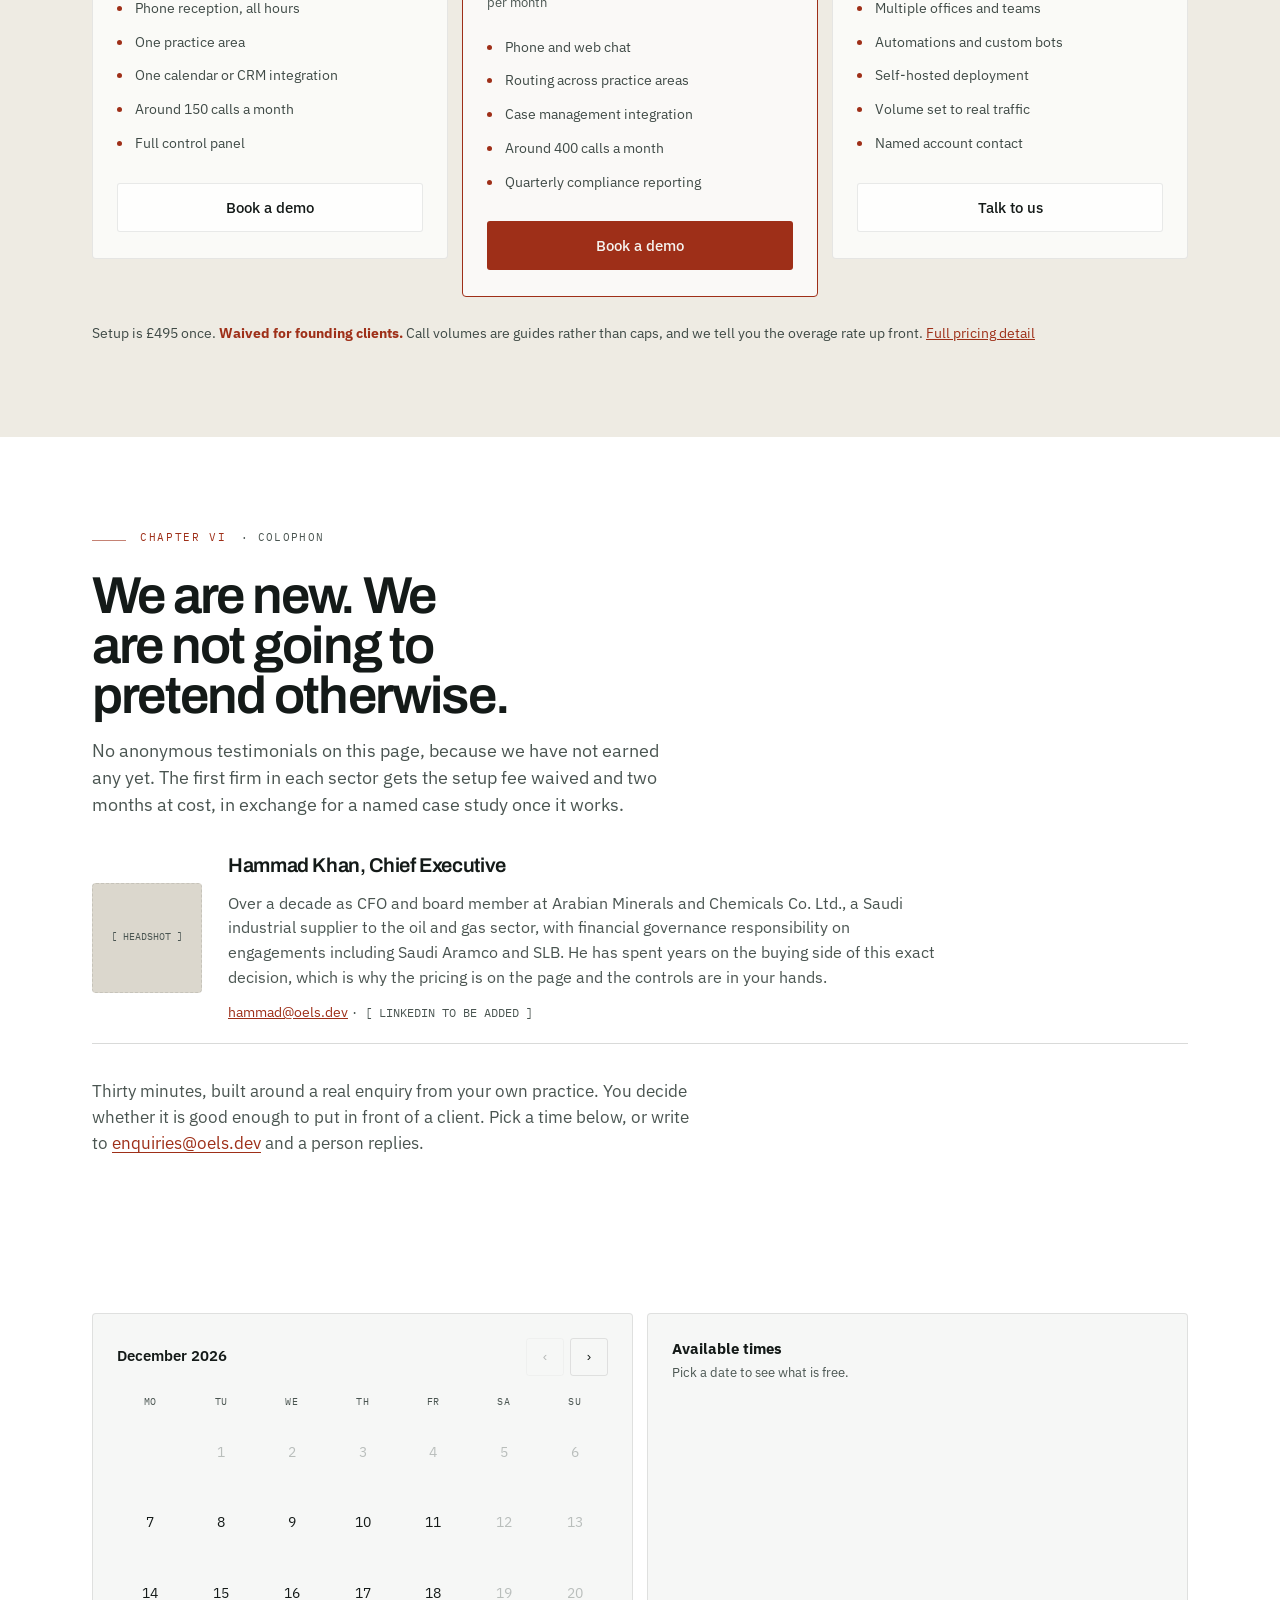
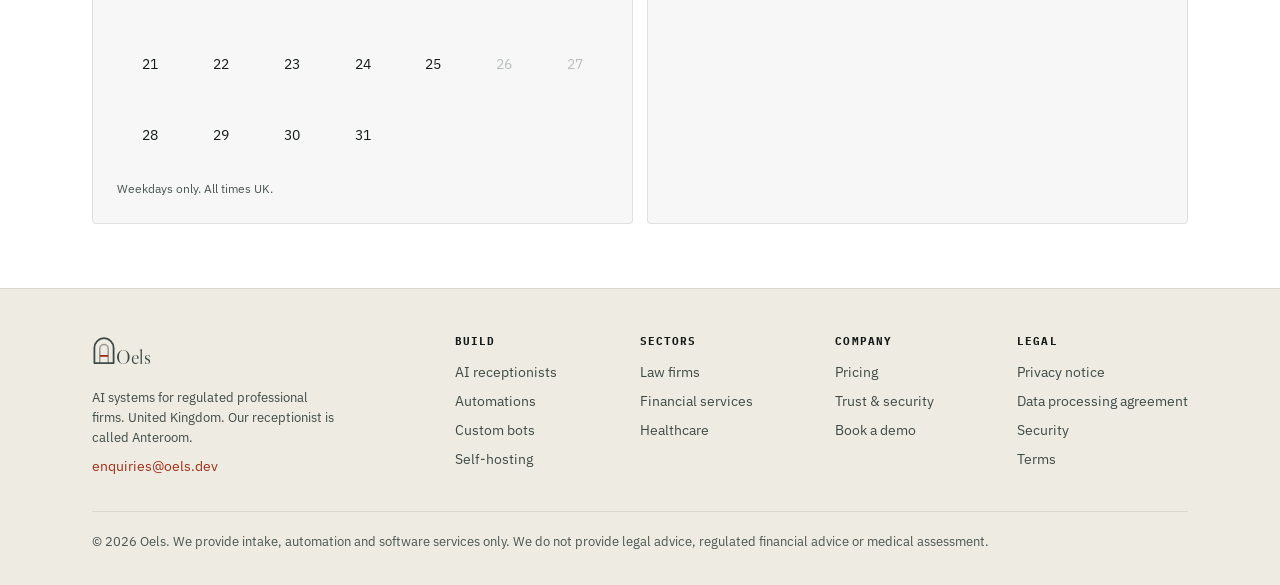
==== commit 26086739: "Flow pass: fix broken CTAs, add cross-links, ground-aware semantics Found by walking the site rather" ====
--- a/index.html
+++ b/index.html
@@ -3,7 +3,7 @@
 <head>
 <meta charset="utf-8">
 <meta name="viewport" content="width=device-width, initial-scale=1">
-<title>Oels | Anteroom — AI systems for regulated firms</title>
+<title>Oels | Anteroom, AI systems for regulated firms</title>
 <meta name="description" content="Oels builds AI receptionists, automations, custom bots and self-hosted deployments for law firms and financial advisers. Pricing published. Controls handed over.">
 <link rel="preconnect" href="https://fonts.googleapis.com">
 <link rel="preconnect" href="https://fonts.gstatic.com" crossorigin>
@@ -31,7 +31,7 @@
       <div class="nav-grp">
         <button class="nav-btn" type="button" aria-expanded="false" aria-controls="pan-b">What we build <i class="nav-car"></i></button>
         <div class="nav-pan" id="pan-b">
-          <a class="nav-item" href="ai-receptionists.html"><strong>AI receptionists</strong><span>Anteroom — voice and web chat</span></a>
+          <a class="nav-item" href="ai-receptionists.html"><strong>AI receptionists</strong><span>Anteroom, voice and web chat</span></a>
           <a class="nav-item" href="automations.html"><strong>Automations</strong><span>The work between your systems</span></a>
           <a class="nav-item" href="custom-bots.html"><strong>Custom and ML bots</strong><span>Trained on your own documents</span></a>
           <a class="nav-item" href="self-hosted.html"><strong>Self-hosted deployment</strong><span>Inside your own network</span></a>
@@ -42,7 +42,7 @@
         <div class="nav-pan" id="pan-s">
           <a class="nav-item" href="for-law-firms.html"><strong>Law firms</strong><span>Intake and triage, never advice</span></a>
           <a class="nav-item" href="for-financial-services.html"><strong>Financial services</strong><span>Guidance side of the advice boundary</span></a>
-          <a class="nav-item" href="for-healthcare.html"><strong>Healthcare</strong><span>Planned — not a launch claim</span></a>
+          <a class="nav-item" href="for-healthcare.html"><strong>Healthcare</strong><span>Planned, not a launch claim</span></a>
         </div>
       </div>
       <a class="nav-lnk" href="pricing.html">Pricing</a>
@@ -78,7 +78,7 @@
     <p class="standfirst">Oels builds the systems that pick up when nobody is there: reception, workflow automation and retrieval over your own documents. The receptionist is called <strong>Anteroom</strong>. It says it is automated, every time, and it stops the moment somebody needs a person.</p>
     <div class="hcta" style="justify-content:flex-start">
       <a href="#peak" class="btn btn-p">See it stop itself</a>
-      <a href="#booking" class="btn btn-s">Book a demo call</a>
+      <a href="#booking" class="btn btn-s">Book a demo</a>
     </div>
     <div class="imprint">
       <span>UK and EEA residency</span><span>Self-hosting available</span><span>Pricing published</span>
--- a/assets/oels.css
+++ b/assets/oels.css
@@ -49,6 +49,7 @@
   --surface-solid:#16352B;--bg2:#16352B;
   --accent:#ECEAE4;--accent2:#FFFFFF;--accent-text:#ECEAE4;--on-accent:#12312A;
   --line:rgba(236,234,228,.16);--line2:rgba(236,234,228,.10);
+  --ok:#6FB894;--warn-text:#E8A87C;
 }
 
 /* ---------- 1a. Chapter grounds ----------
@@ -65,6 +66,9 @@
   --on-accent:#F5F3EE;
   --line:rgba(20,26,24,.16);--line2:rgba(20,26,24,.10);
   --alert:var(--paper-accent);--alert-ink:var(--paper-accent);
+  /* semantic colours are keyed to the GROUND, not the theme: stone is
+     light in both, so it always takes the light-ground values. */
+  --ok:#2F6B4C;--warn-text:#8A3417;
 }
 .on-ink{
   background:var(--bg);color:var(--ink);
@@ -80,6 +84,8 @@
 }
 .folio::before{content:"";flex:0 0 34px;height:1px;background:var(--accent);opacity:.6}
 .folio em{font-style:normal;color:var(--faint);letter-spacing:.13em}
+.folio a{color:inherit;text-decoration:none;border-bottom:1px solid transparent}
+.folio a:hover{border-bottom-color:currentColor}
 
 /* Title page: type on the ground, no media above the fold. */
 .titlepage{padding:120px 0 96px;position:relative;overflow:hidden}
@@ -112,6 +118,25 @@
    beat the media query below and leave 380px of dead space on a phone. */
 .hold-peak{padding:200px 0 180px}
 @media(max-width:700px){.hold-peak{padding:92px 0 80px}}
+
+/* Read next. A reader who finishes a service page should have somewhere to go
+   that is not the nav bar. Set as a run of rules, not cards. */
+.readnext{margin-top:8px;border-top:1px solid var(--line)}
+.readnext h2{font-size:11px;font-family:"IBM Plex Mono",monospace;letter-spacing:.16em;
+  text-transform:uppercase;color:var(--faint);font-weight:500;margin:20px 0 4px;letter-spacing:.16em}
+.readnext ul{list-style:none;margin:0;padding:0}
+.readnext li{border-bottom:1px solid var(--line2)}
+.readnext a{
+  display:grid;grid-template-columns:minmax(0,1fr) auto;align-items:baseline;gap:18px;
+  padding:18px 2px;text-decoration:none;color:var(--ink);transition:padding-left .2s,color .2s;
+}
+.readnext a:hover{padding-left:10px;color:var(--accent-text)}
+.readnext a strong{font-size:17px;font-weight:600;letter-spacing:-.015em}
+.readnext a span{font-size:13.5px;color:var(--dim);text-align:right}
+@media(max-width:640px){
+  .readnext a{grid-template-columns:1fr;gap:4px}
+  .readnext a span{text-align:left}
+}
 
 /* Colophon: the close is a masthead plate, and the ask is a line of running
    text rather than a button island. */
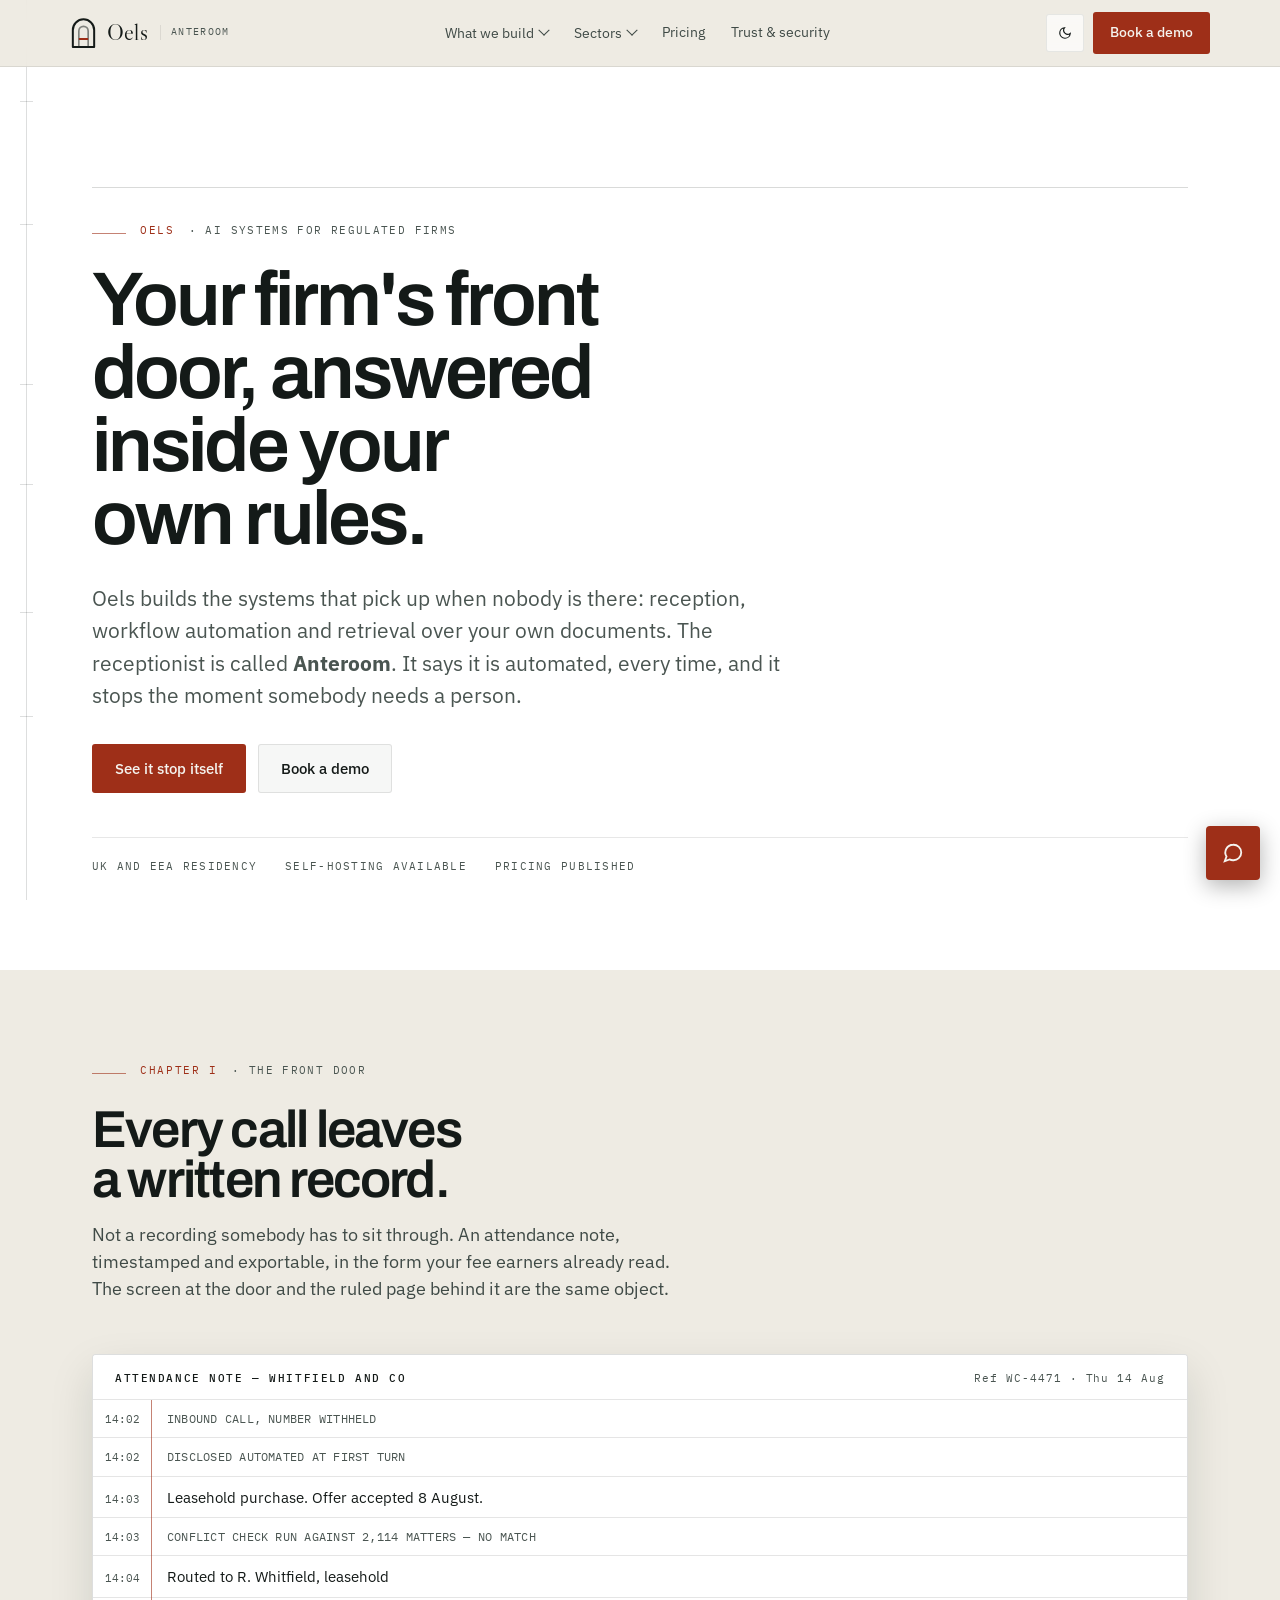
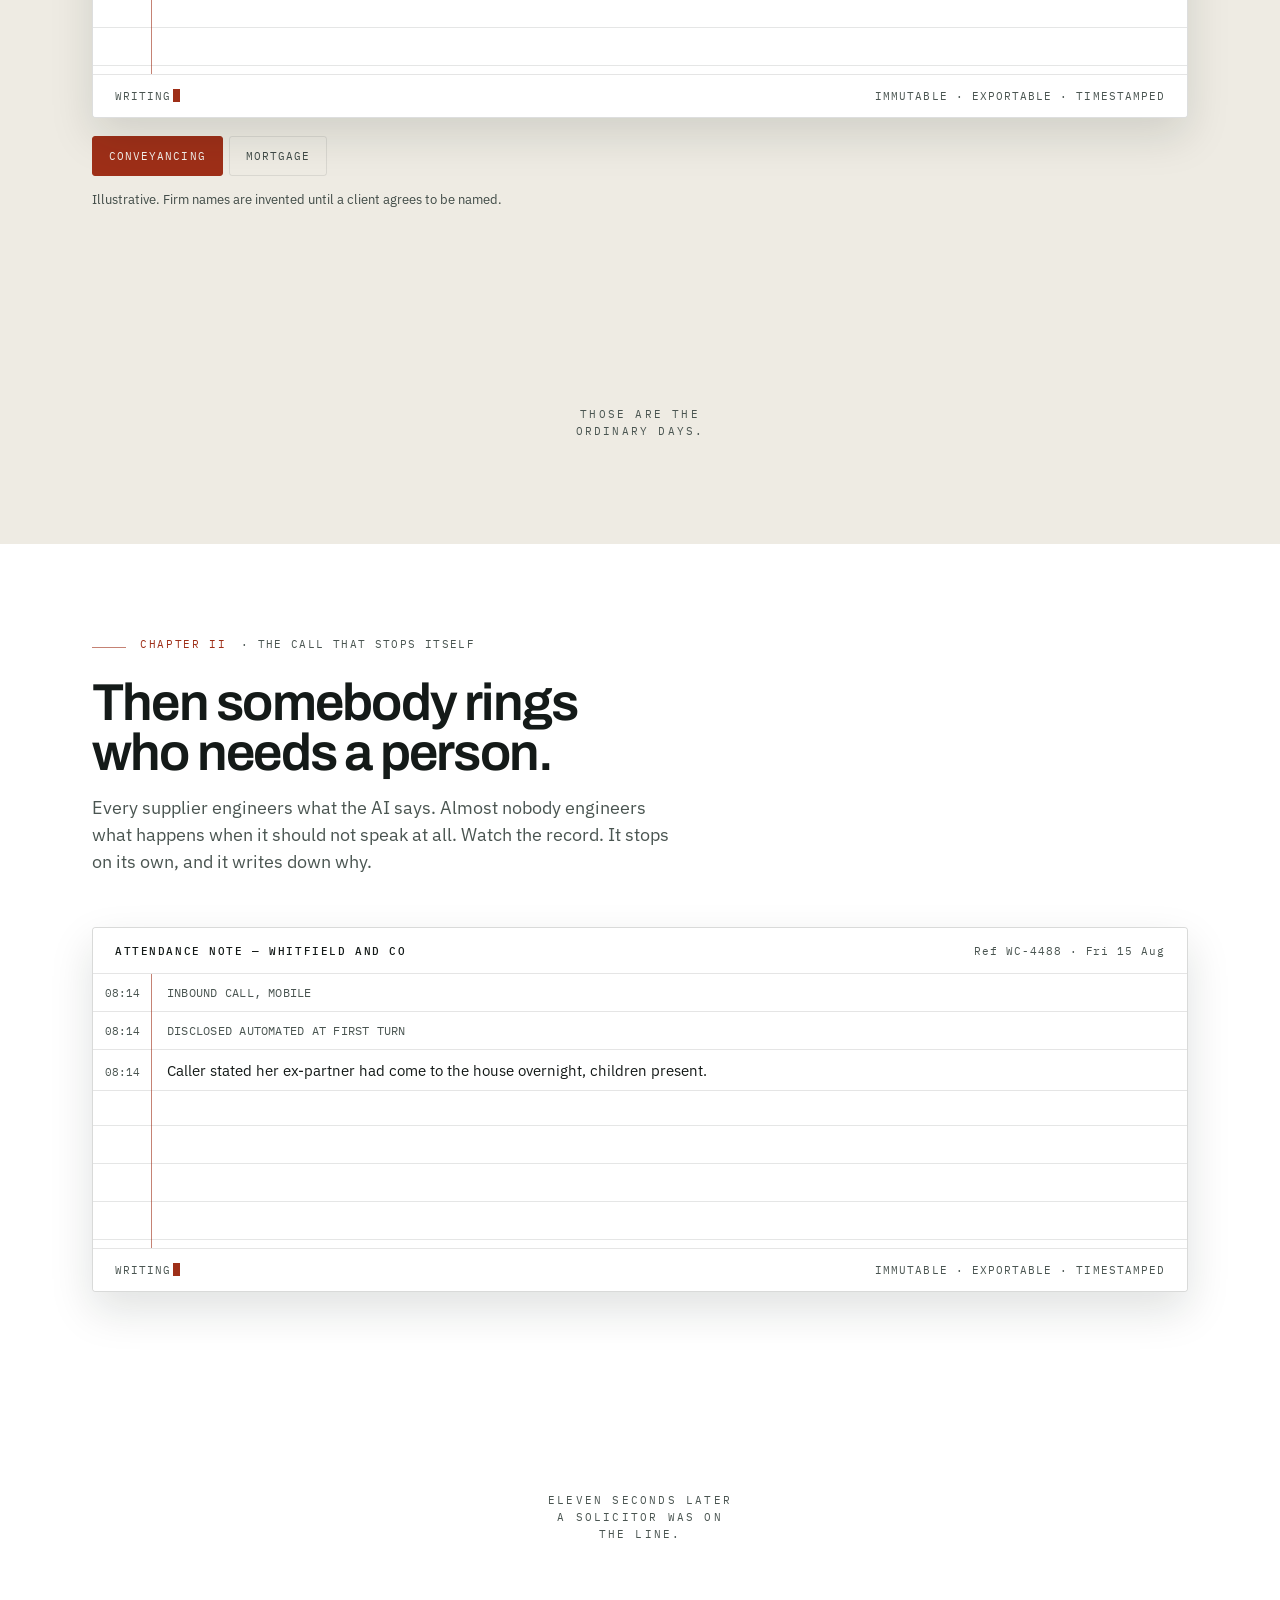
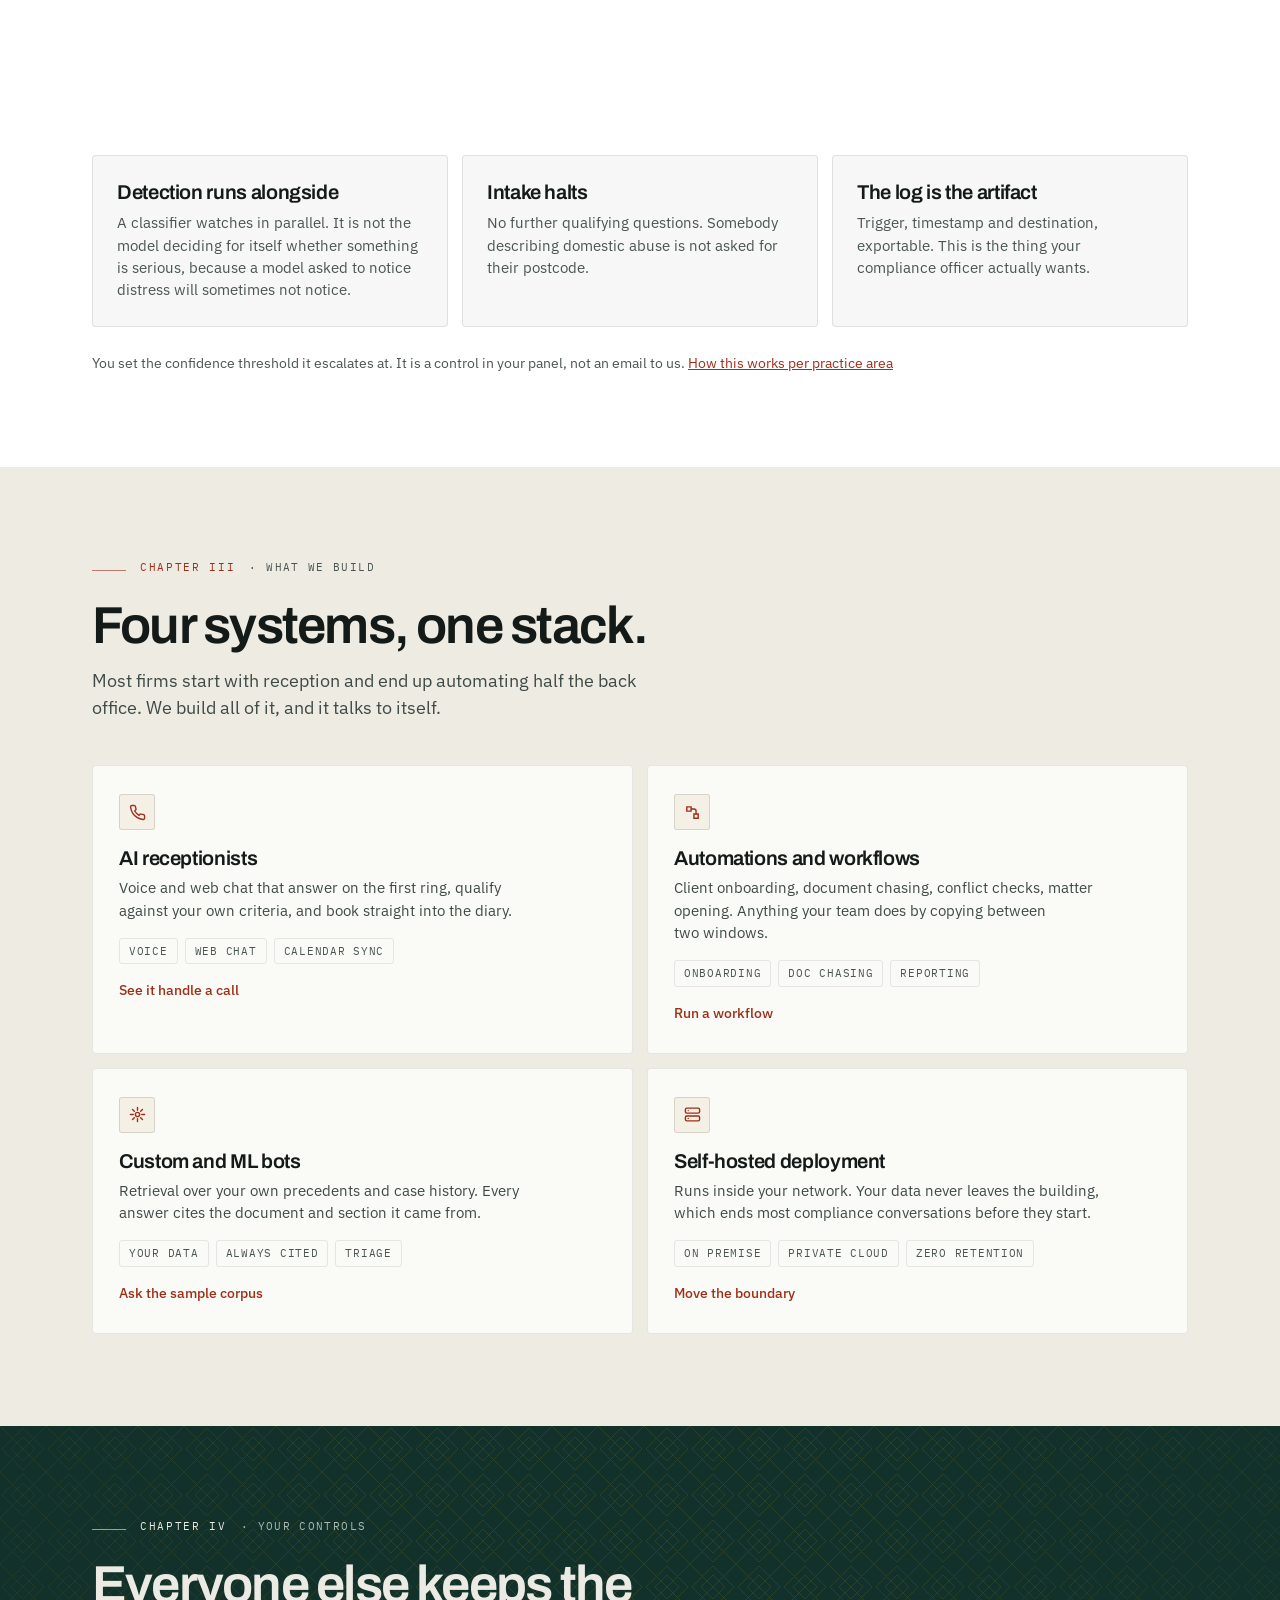
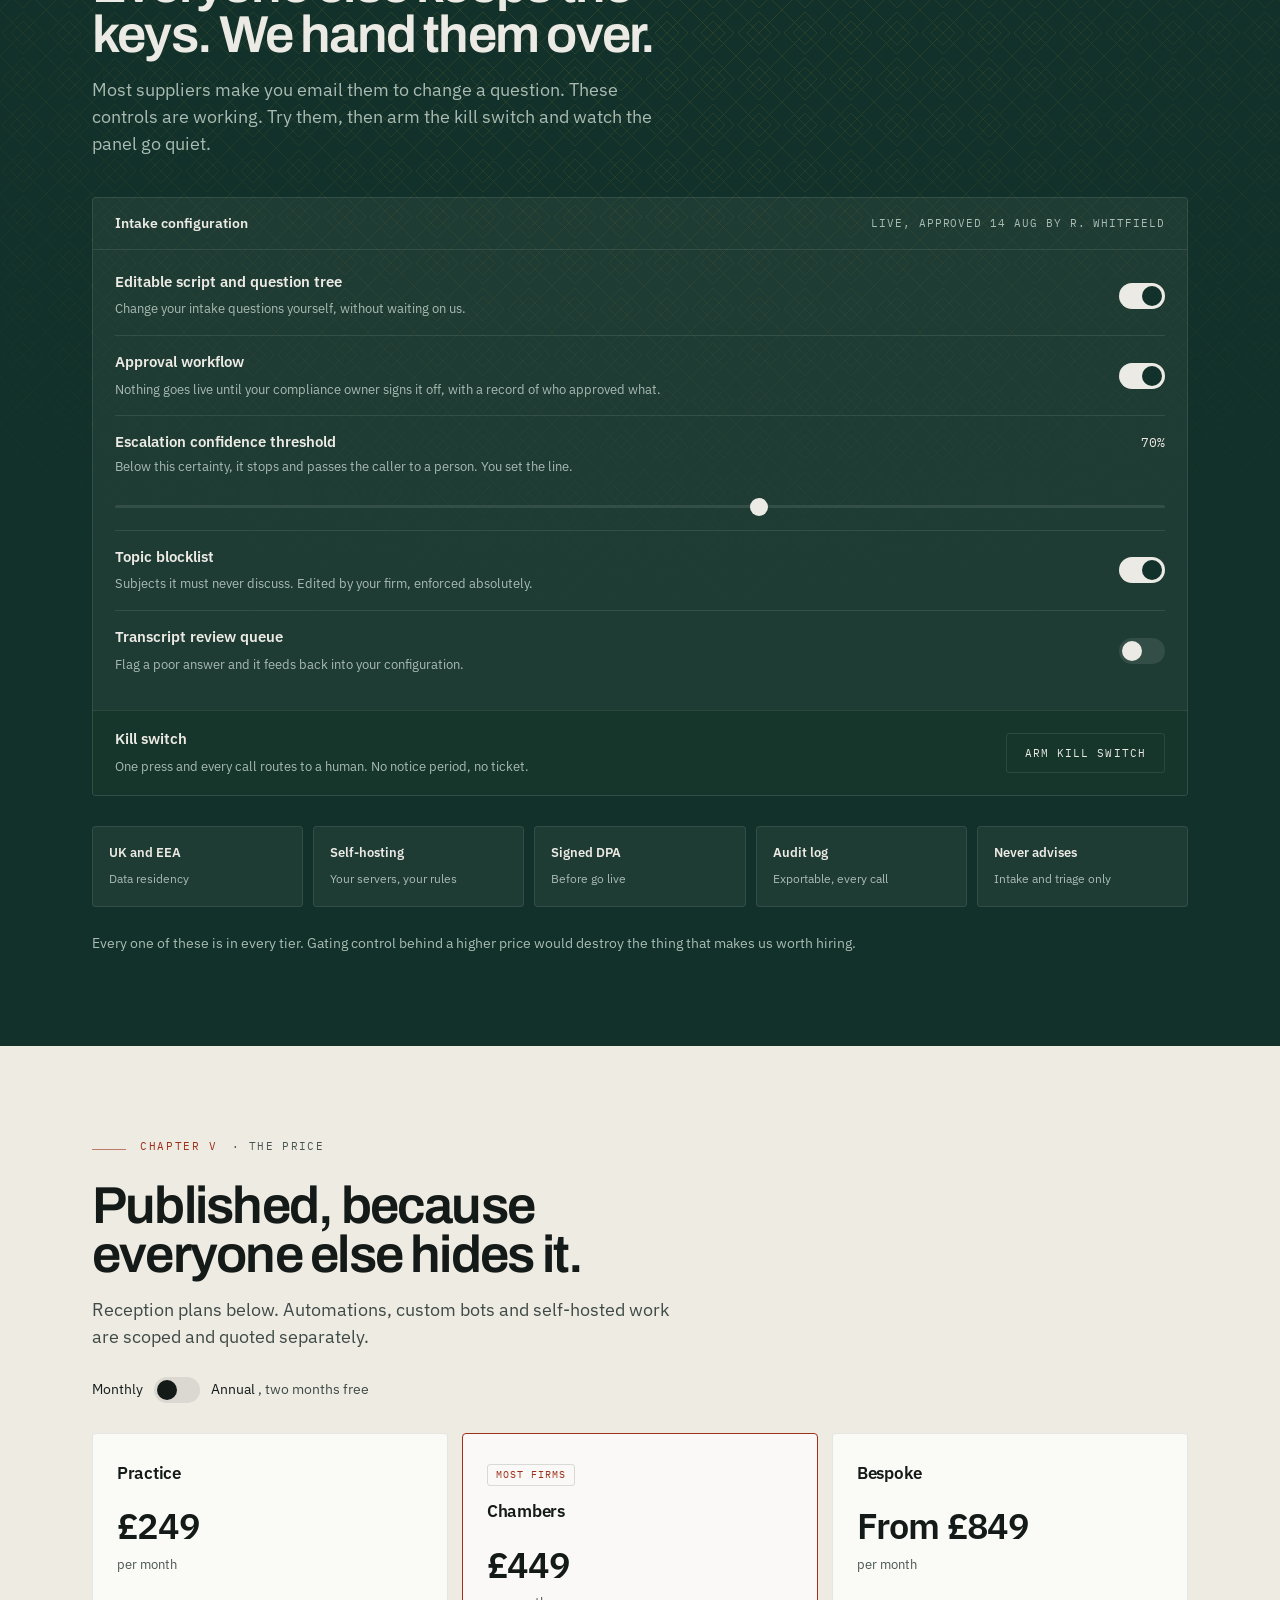
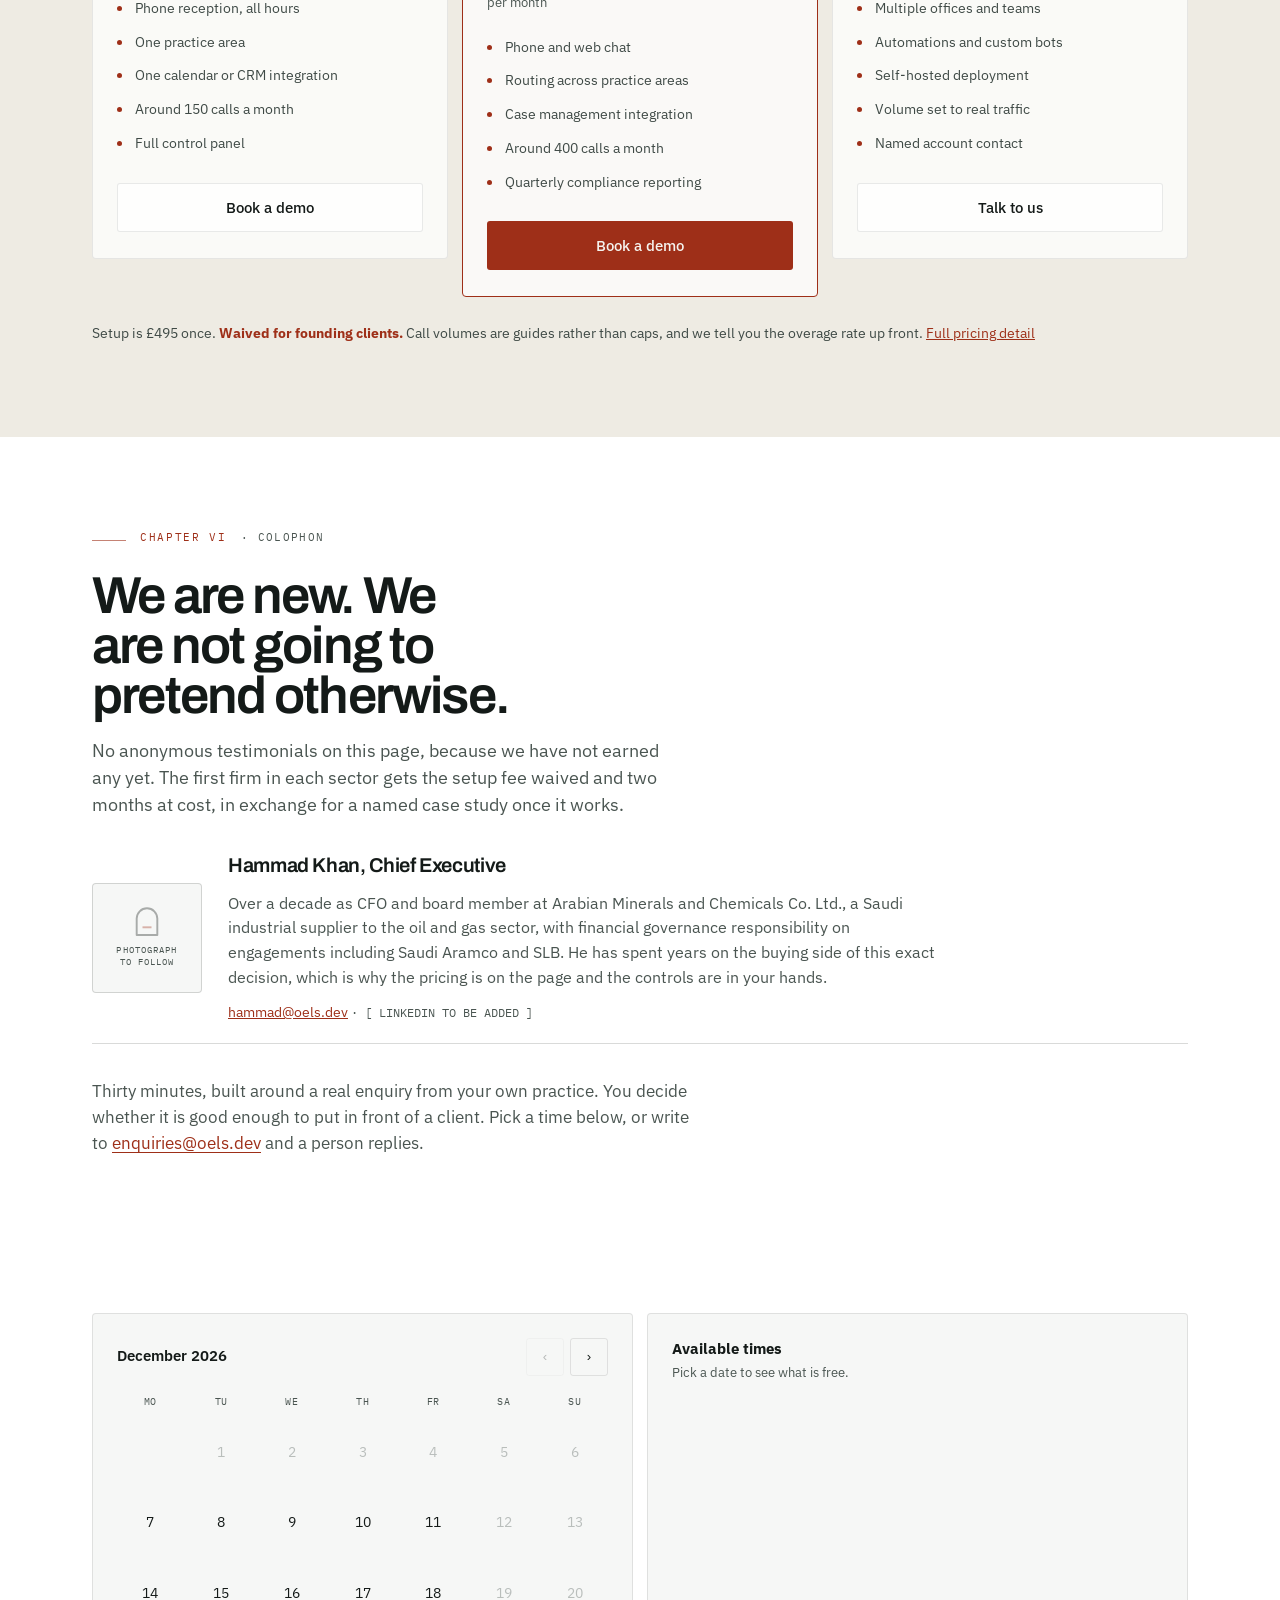
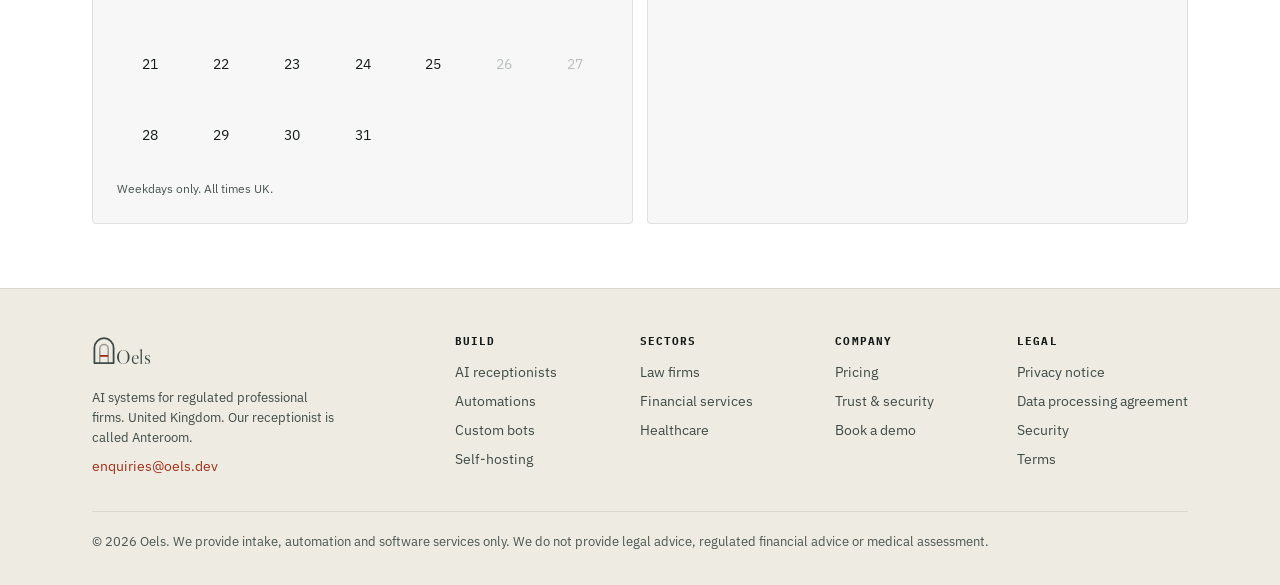
==== commit 26d4c031: "Use the mashrabiya where the brand says it belongs The lattice was defined on all ten pages and used" ====
--- a/index.html
+++ b/index.html
@@ -280,7 +280,13 @@
     </div>
 
     <div class="bio" style="margin-top:34px">
-      <div class="bio-img">[ HEADSHOT ]</div>
+      <div class="bio-img">
+          <svg width="26" height="29" viewBox="0 0 32 36" fill="none" aria-hidden="true">
+            <path d="M3.2 34.8V14.4a12.8 12.8 0 0 1 25.6 0v20.4z" stroke="currentColor" stroke-width="2.4" stroke-linejoin="round"/>
+            <path d="M10.4 25.2h11.2" stroke="var(--accent)" stroke-width="2.4"/>
+          </svg>
+          <span>Photograph<br>to follow</span>
+        </div>
       <div>
         <h3>Hammad Khan, Chief Executive</h3>
         <p class="dim mt-s" style="max-width:72ch">Over a decade as CFO and board member at Arabian Minerals and Chemicals Co. Ltd., a Saudi industrial supplier to the oil and gas sector, with financial governance responsibility on engagements including Saudi Aramco and SLB. He has spent years on the buying side of this exact decision, which is why the pricing is on the page and the controls are in your hands.</p>
--- a/assets/oels.css
+++ b/assets/oels.css
@@ -72,6 +72,25 @@
 }
 .on-ink{
   background:var(--bg);color:var(--ink);
+}
+
+/* The mashrabiya, where the brand says it belongs: texture behind the deep
+   green band, at 13%. It is the carved screen at a doorway, which filters what
+   passes through while letting the person inside see out. Carried as a data URI
+   so it costs no request and no decode, which is why it can sit on every page.
+   Leaf gold only, never a second pattern beside it. */
+.on-deep{position:relative;isolation:isolate}
+.on-deep::before{
+  content:"";position:absolute;inset:0;z-index:-1;pointer-events:none;
+  opacity:.13;
+  background-image:url("data:image/svg+xml,%3Csvg xmlns='http://www.w3.org/2000/svg' width='46' height='46'%3E%3Cg stroke='%23C9A227' stroke-width='1' fill='none'%3E%3Cpath d='M23 2 L44 23 L23 44 L2 23 Z'/%3E%3Cpath d='M23 11 L35 23 L23 35 L11 23 Z'/%3E%3Cpath d='M0 0 L46 46 M46 0 L0 46'/%3E%3C/g%3E%3C/svg%3E");
+}
+/* Fades out at the edges so it reads as texture rather than wallpaper. */
+@supports (mask-image: linear-gradient(#000,#000)){
+  .on-deep::before{
+    -webkit-mask-image:radial-gradient(120% 90% at 50% 0%,#000 20%,transparent 78%);
+            mask-image:radial-gradient(120% 90% at 50% 0%,#000 20%,transparent 78%);
+  }
 }
 
 /* The folio. A chapter number and title in the margin of the page, the way a
@@ -588,7 +607,17 @@
 @media(min-width:861px){.strip-4{grid-template-columns:repeat(4,1fr)}}
 /* Leadership block: portrait beside text, stacking on small screens. */
 .bio{display:grid;grid-template-columns:110px 1fr;gap:26px;align-items:center}
-.bio-img{aspect-ratio:1;border-radius:4px;background:var(--bg2);border:1px dashed var(--line2);display:grid;place-items:center;font-family:"IBM Plex Mono",monospace;font-size:9.5px;color:var(--dim);text-align:center;padding:10px}
+/* Still a placeholder, because the photograph is a genuine launch blocker and
+   hiding that would be worse. But it reads as a reserved plate rather than a
+   broken image. */
+.bio-img{
+  aspect-ratio:1;border-radius:4px;background:var(--surface);
+  border:1px solid var(--line);display:grid;place-items:center;gap:8px;
+  align-content:center;text-align:center;padding:12px;
+}
+.bio-img svg{opacity:.34}
+.bio-img span{font-family:"IBM Plex Mono",monospace;font-size:8.5px;letter-spacing:.13em;
+  text-transform:uppercase;color:var(--faint);line-height:1.4}
 @media(max-width:560px){.bio{grid-template-columns:1fr;gap:16px}.bio-img{max-width:120px}}
 
 /* ---------- 14. Pricing ---------- */
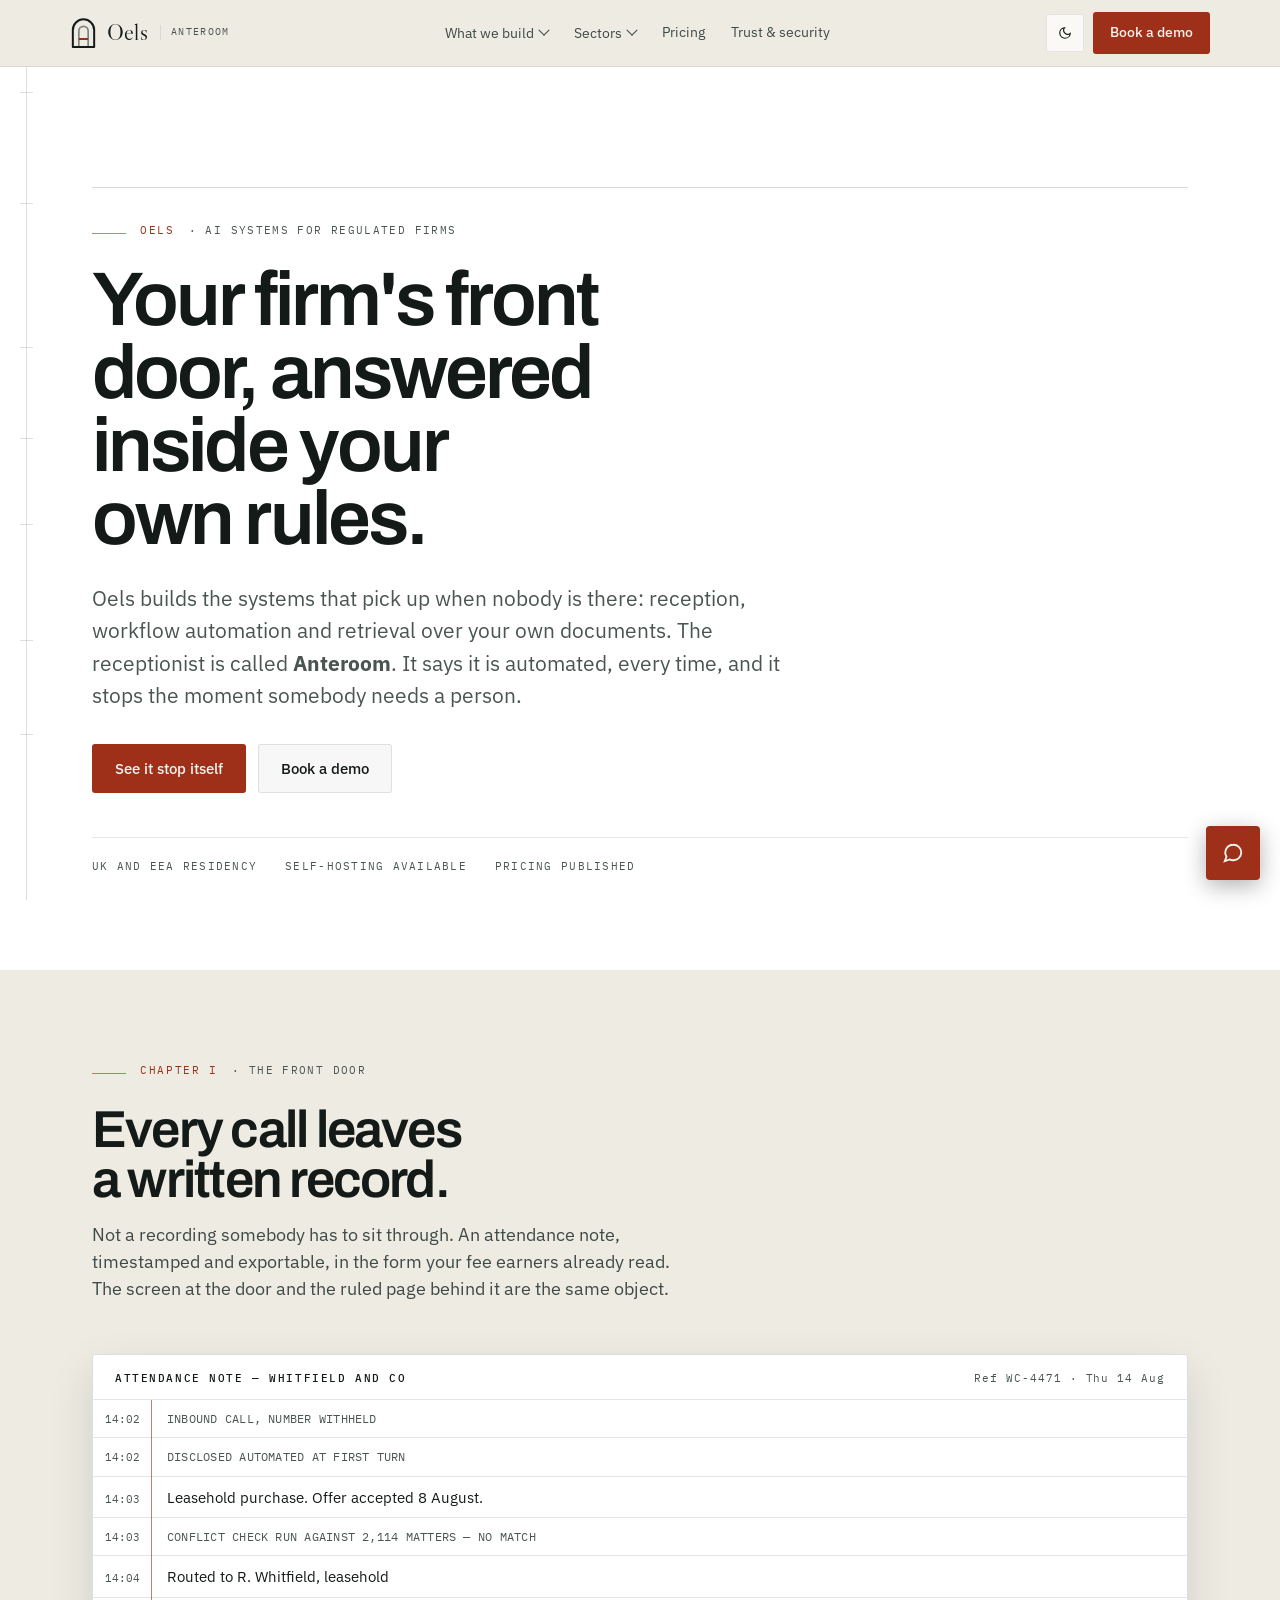
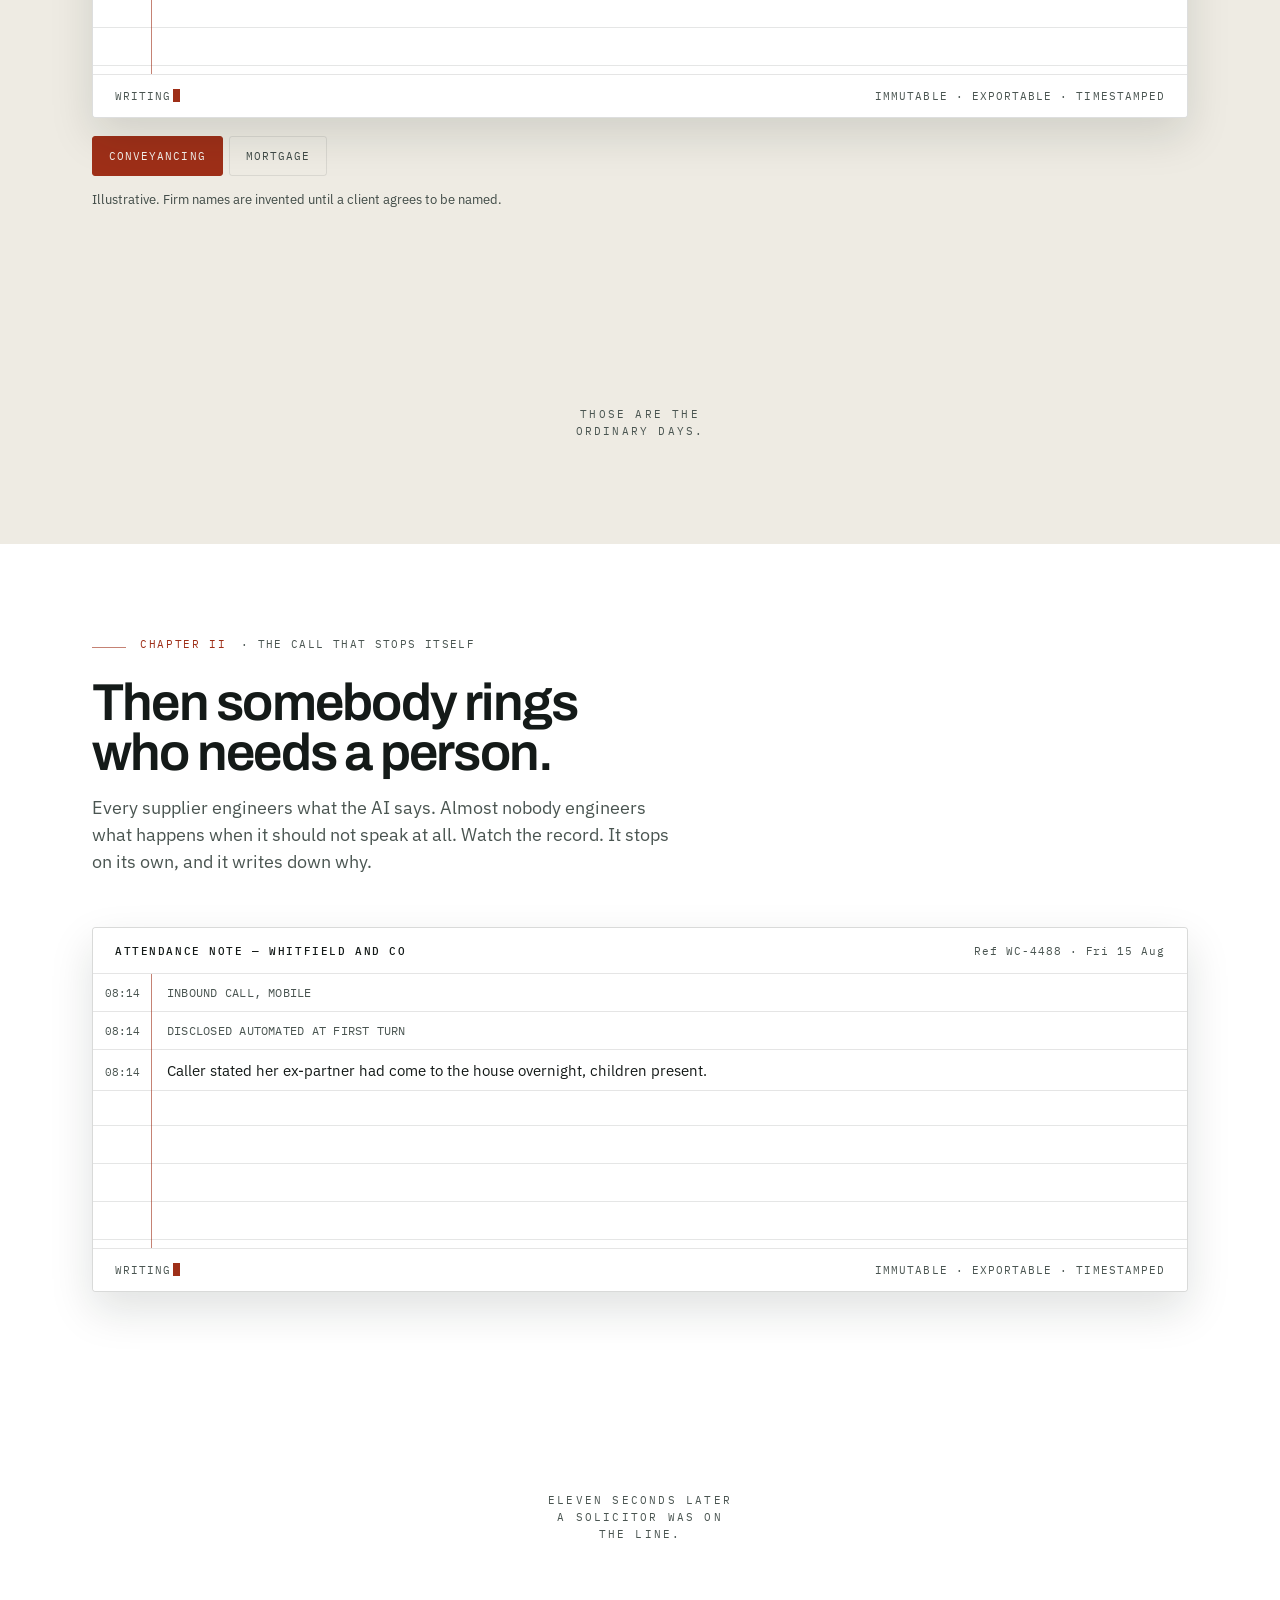
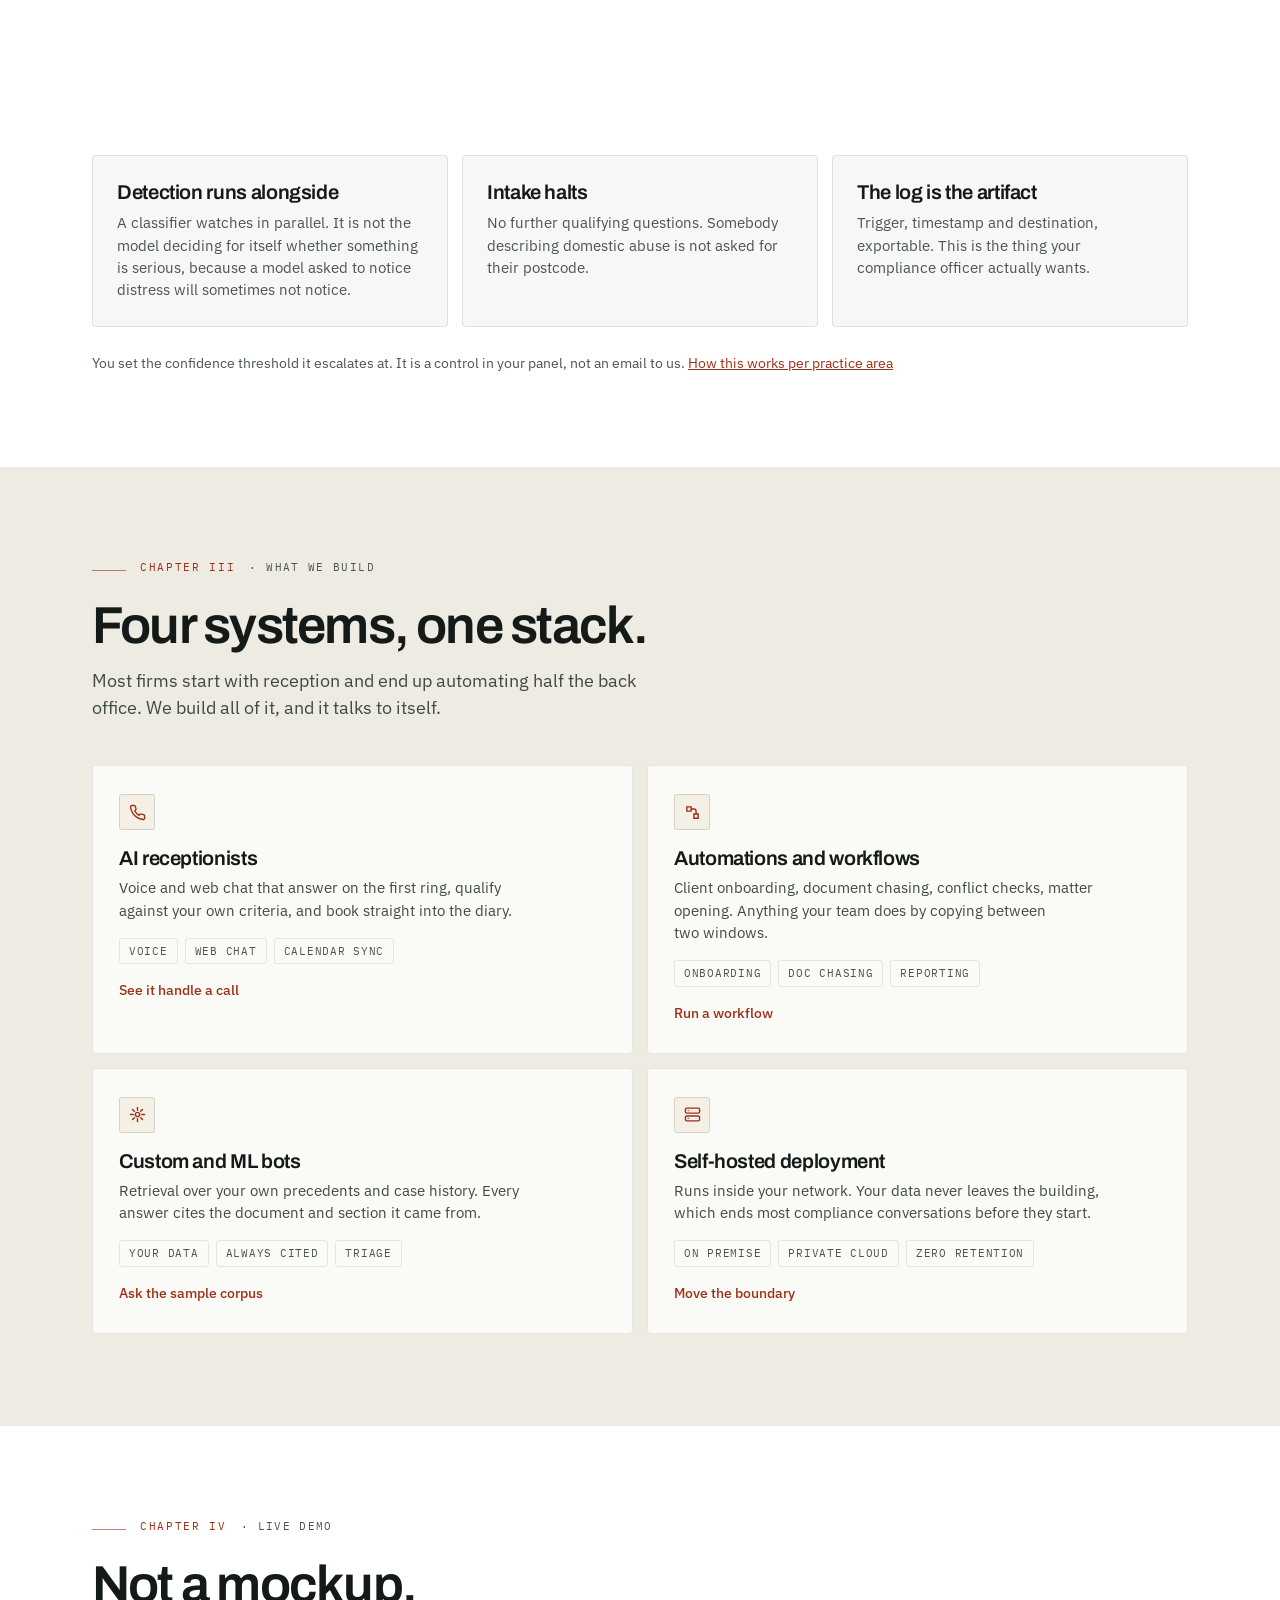
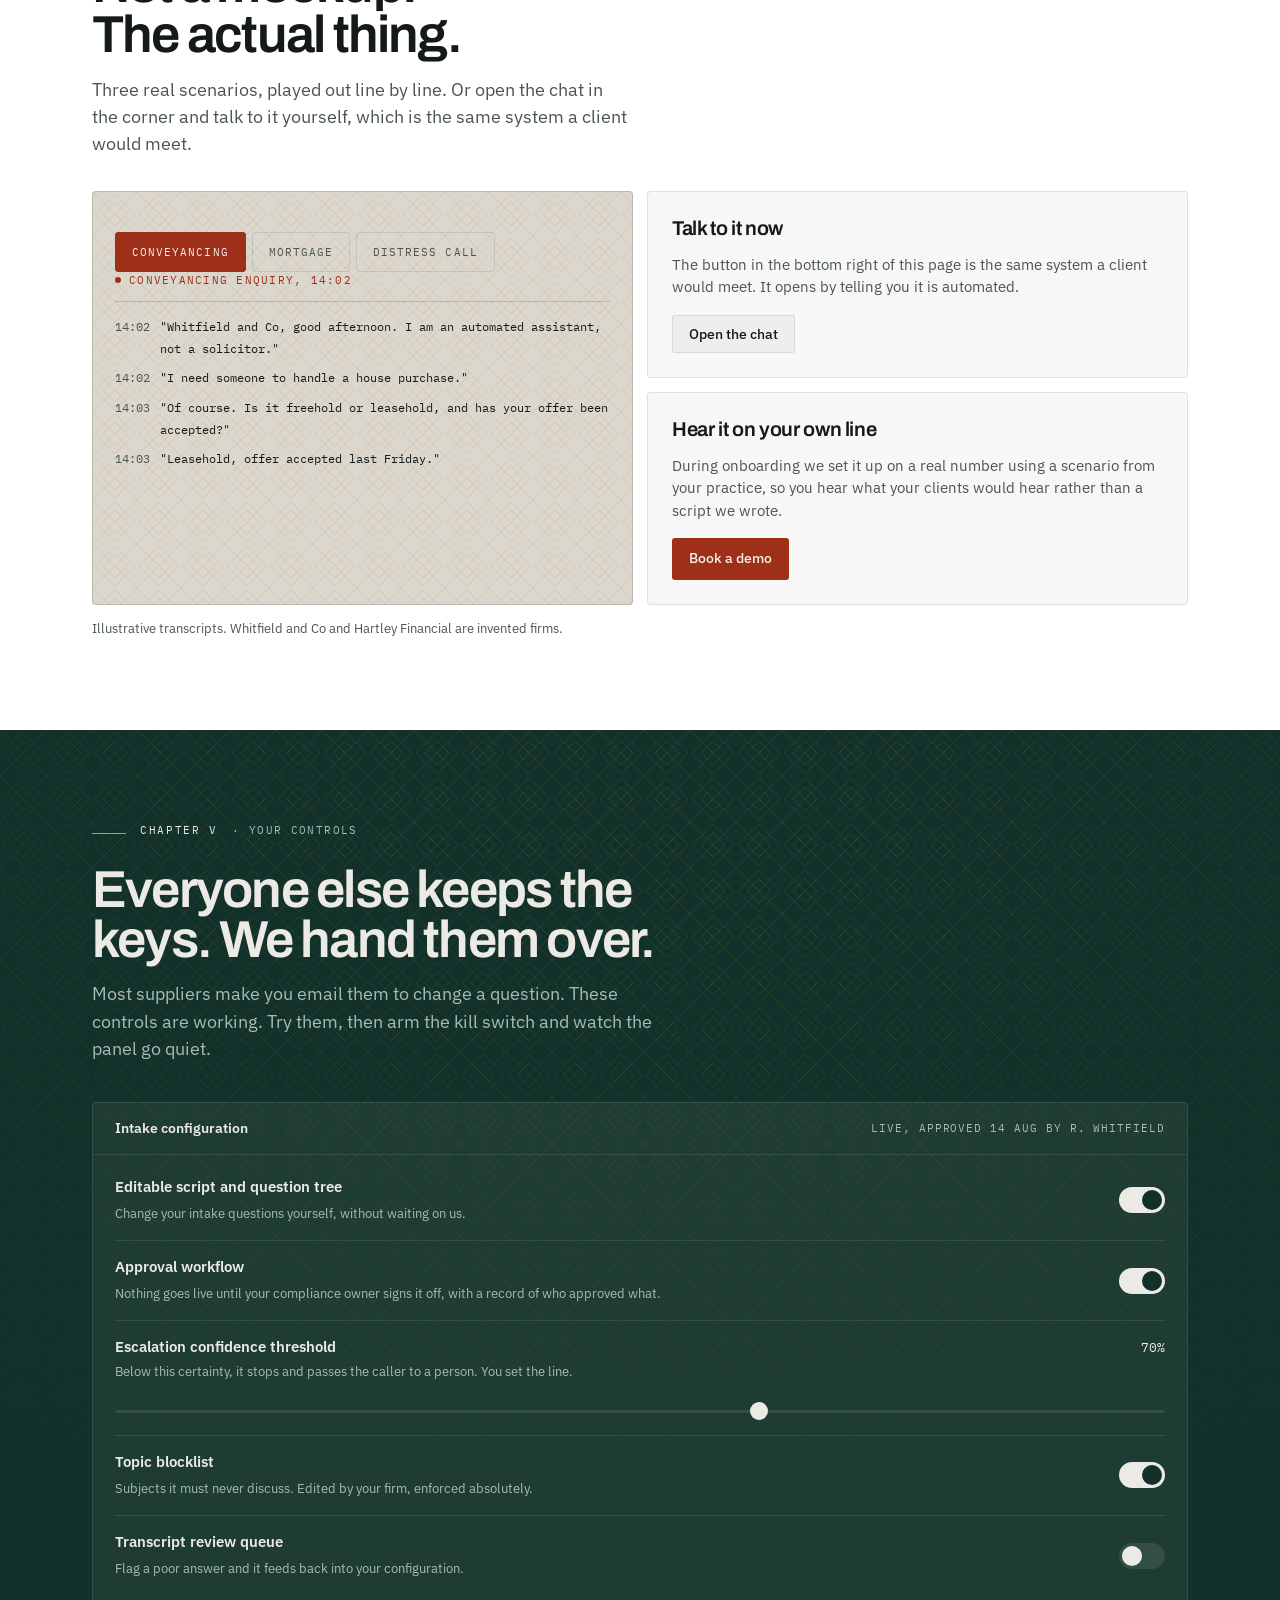
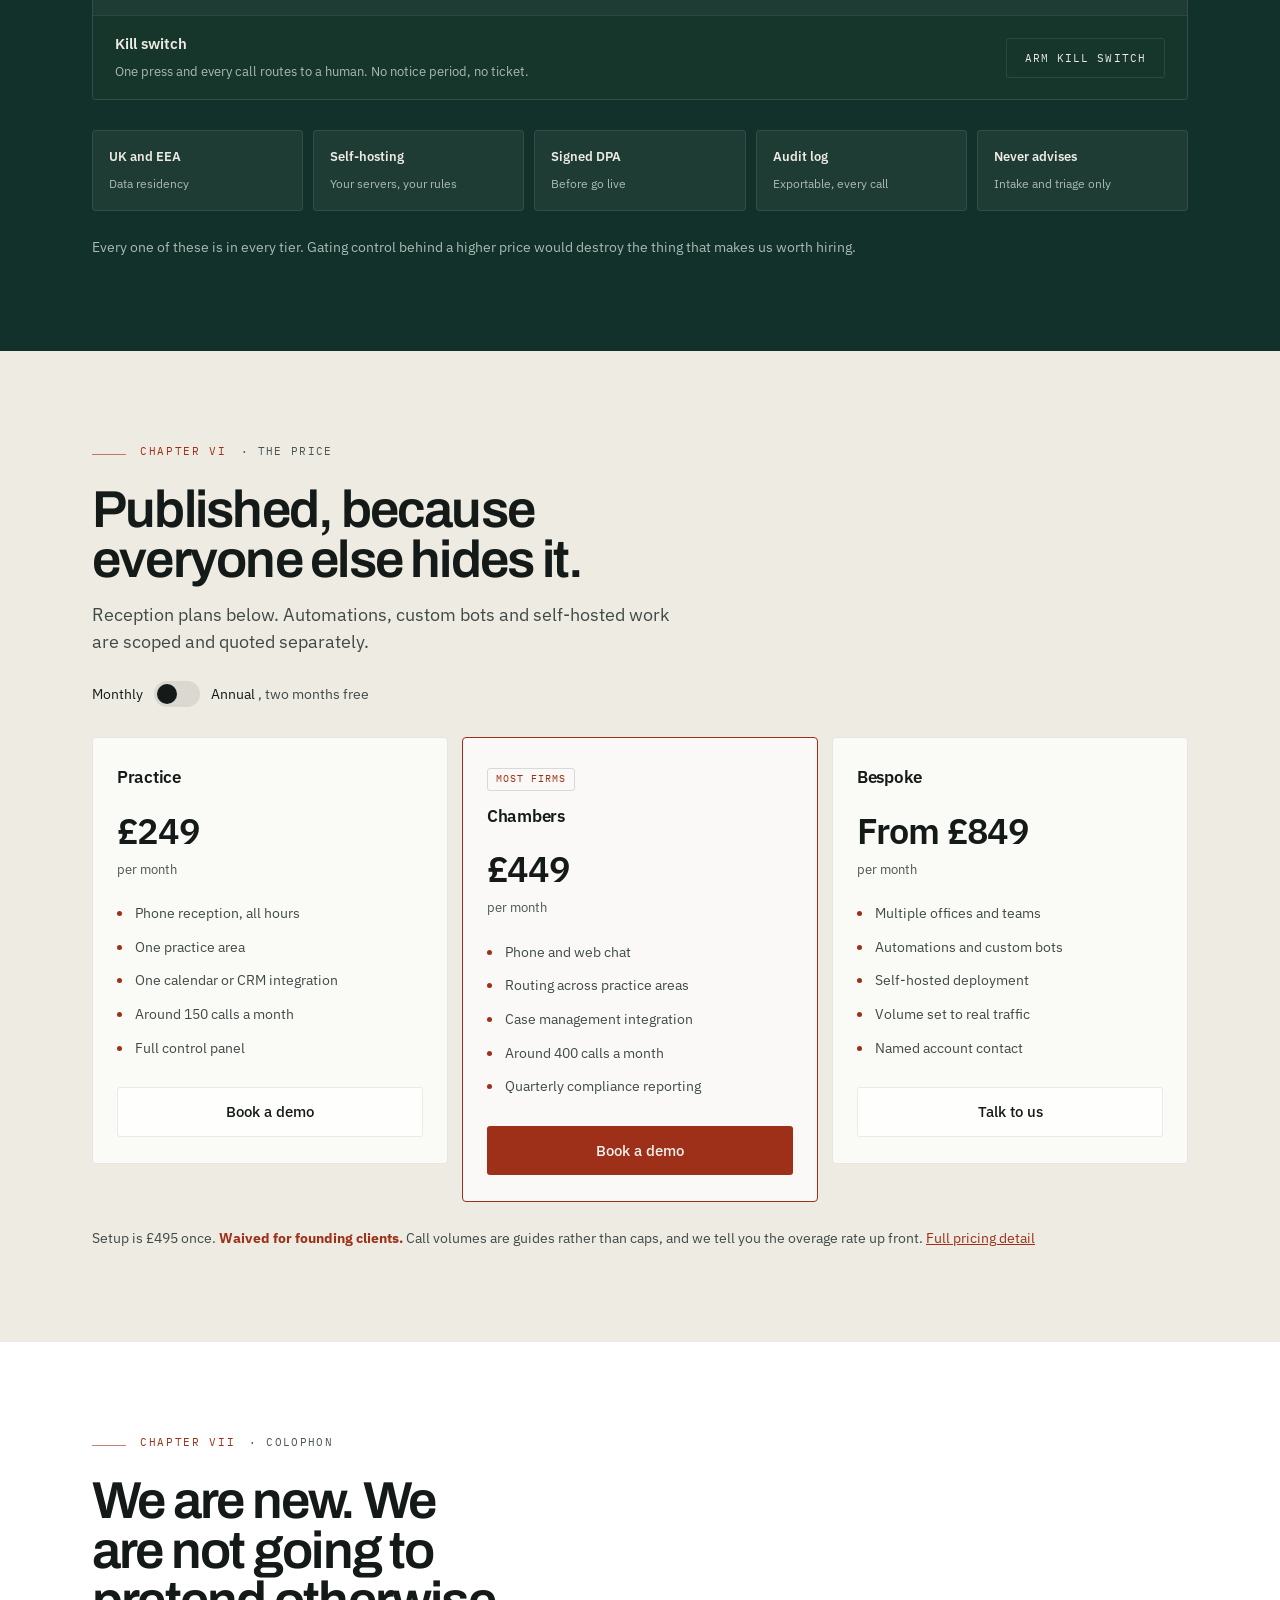
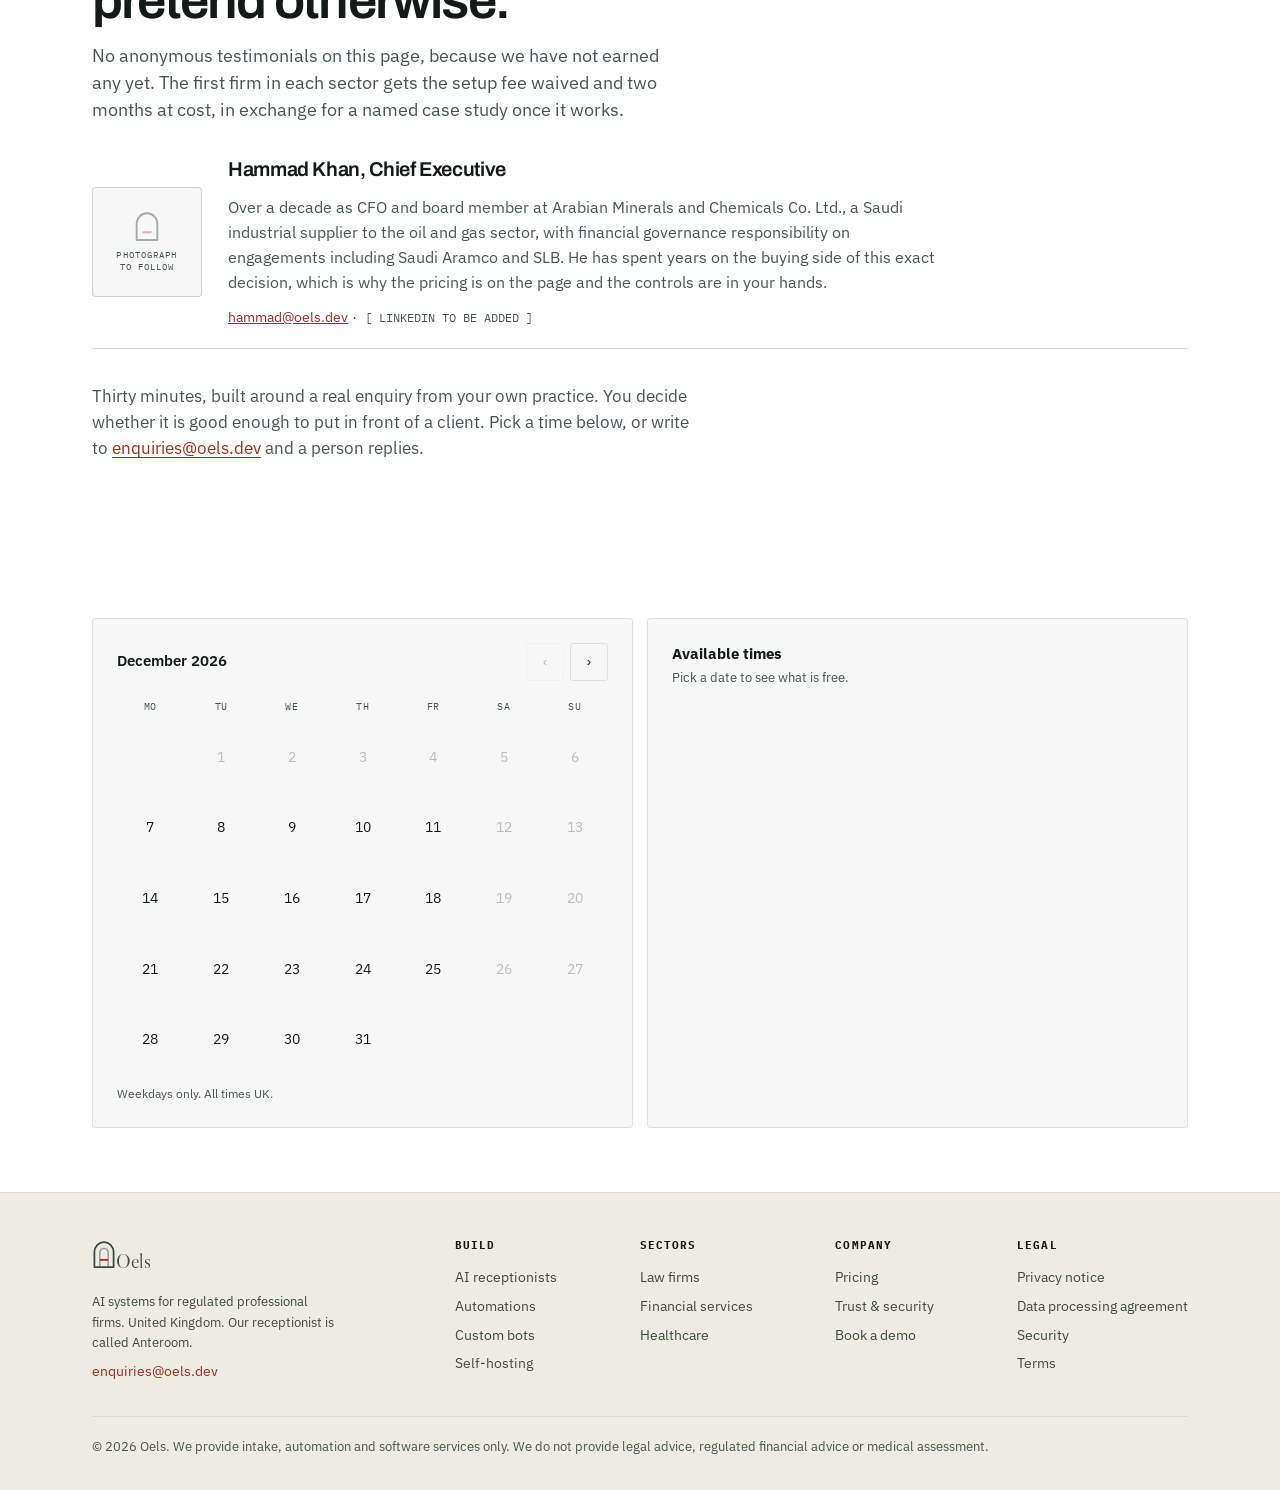
==== commit bebcfcd3: "Restore the live demo section, lost in the chapter rebuild I removed it when rebuilding the homepage" ====
--- a/index.html
+++ b/index.html
@@ -196,10 +196,46 @@
   </div>
 </section>
 
-<!-- CHAPTER IV — The keys. Institutional ground. -->
+<!-- CHAPTER IV — The live demo. Proof, immediately after the claim. -->
+<section class="sec on-stone" id="demo">
+  <div class="wrap">
+    <div class="folio">Chapter IV <em>· Live demo</em></div>
+    <div class="sec-head rv">
+      <h2>Not a mockup. The actual thing.</h2>
+      <p>Three real scenarios, played out line by line. Or open the chat in the corner and talk to it yourself, which is the same system a client would meet.</p>
+    </div>
+    <div class="cards2" style="margin-top:34px">
+      <div class="term">
+        <svg class="mash" aria-hidden="true"><rect width="100%" height="100%" fill="url(#mashp)"/></svg>
+        <div class="segs" role="tablist" aria-label="Choose a scenario">
+          <button class="seg" type="button" role="tab" aria-selected="true" data-scen="law">Conveyancing</button>
+          <button class="seg" type="button" role="tab" aria-selected="false" data-scen="fin">Mortgage</button>
+          <button class="seg" type="button" role="tab" aria-selected="false" data-scen="esc">Distress call</button>
+        </div>
+        <div class="thead"><span class="dot"></span><span id="demoLabel">Conveyancing enquiry, 14:02</span></div>
+        <div id="demoFeed" class="feed" aria-live="polite"></div>
+      </div>
+      <div style="display:flex;flex-direction:column;gap:14px">
+        <div class="card">
+          <h3>Talk to it now</h3>
+          <p class="mt-s">The button in the bottom right of this page is the same system a client would meet. It opens by telling you it is automated.</p>
+          <button class="btn btn-s btn-sm" type="button" data-open-chat style="margin-top:16px;align-self:flex-start">Open the chat</button>
+        </div>
+        <div class="card" style="flex:1">
+          <h3>Hear it on your own line</h3>
+          <p class="mt-s">During onboarding we set it up on a real number using a scenario from your practice, so you hear what your clients would hear rather than a script we wrote.</p>
+          <a href="#booking" class="btn btn-p btn-sm" style="margin-top:16px;align-self:flex-start">Book a demo</a>
+        </div>
+      </div>
+    </div>
+    <p class="dim mt-s" style="font-size:12.5px">Illustrative transcripts. Whitfield and Co and Hartley Financial are invented firms.</p>
+  </div>
+</section>
+
+<!-- CHAPTER V — The keys. Institutional ground. -->
 <section class="sec on-deep" id="control">
   <div class="wrap">
-    <div class="folio">Chapter IV <em>· Your controls</em></div>
+    <div class="folio">Chapter V <em>· Your controls</em></div>
     <div class="sec-head rv">
       <h2>Everyone else keeps the keys. We hand them over.</h2>
       <p>Most suppliers make you email them to change a question. These controls are working. Try them, then arm the kill switch and watch the panel go quiet.</p>
@@ -233,10 +269,10 @@
   </div>
 </section>
 
-<!-- CHAPTER V — The price. -->
+<!-- CHAPTER VI — The price. -->
 <section class="sec on-ink" id="pricing">
   <div class="wrap">
-    <div class="folio">Chapter V <em>· The price</em></div>
+    <div class="folio">Chapter VI <em>· The price</em></div>
     <div class="sec-head rv">
       <h2>Published, because everyone else hides it.</h2>
       <p>Reception plans below. Automations, custom bots and self-hosted work are scoped and quoted separately.</p>
@@ -270,10 +306,10 @@
   </div>
 </section>
 
-<!-- CHAPTER VI — Colophon. The close resolves; the ask is running text. -->
+<!-- CHAPTER VII — Colophon. The close resolves; the ask is running text. -->
 <section class="sec on-stone" id="book">
   <div class="wrap">
-    <div class="folio">Chapter VI <em>· Colophon</em></div>
+    <div class="folio">Chapter VII <em>· Colophon</em></div>
     <div class="sec-head rv">
       <h2>We are new. We are not going to pretend otherwise.</h2>
       <p>No anonymous testimonials on this page, because we have not earned any yet. The first firm in each sector gets the setup fee waived and two months at cost, in exchange for a named case study once it works.</p>
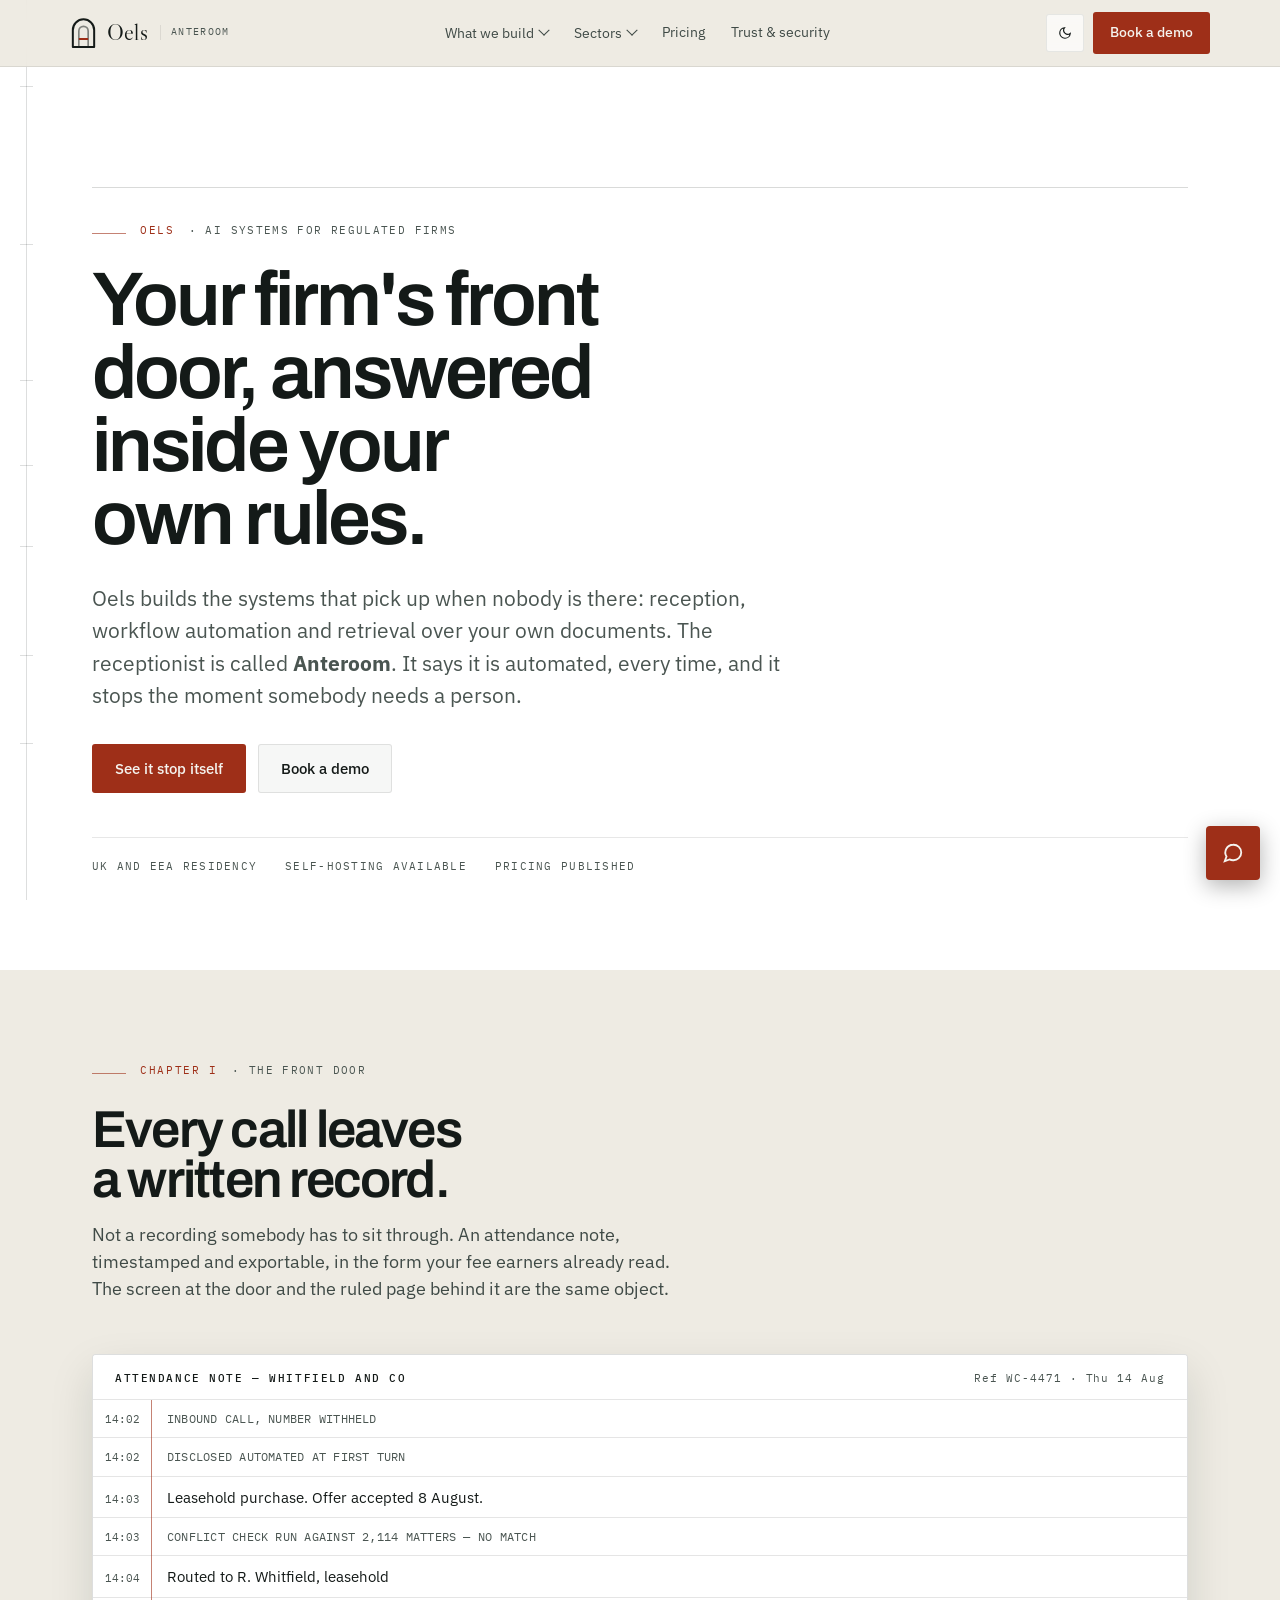
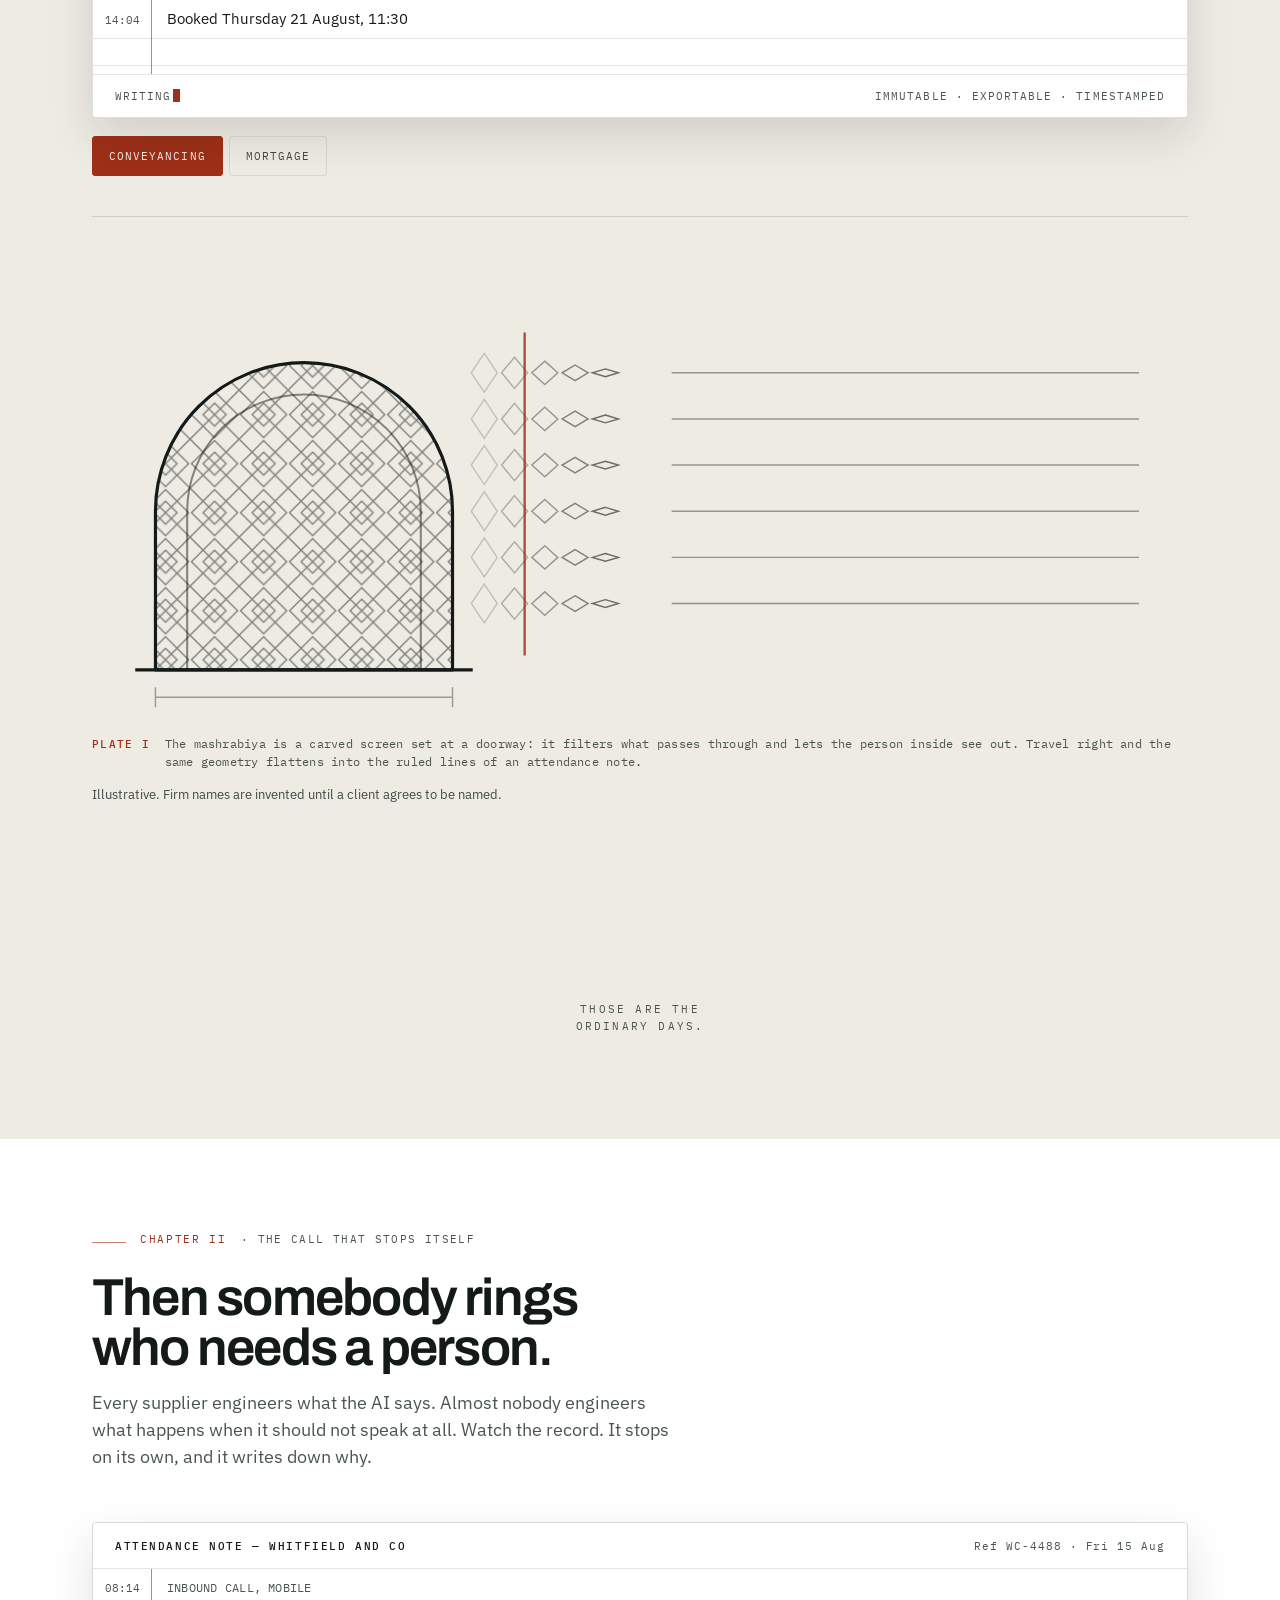
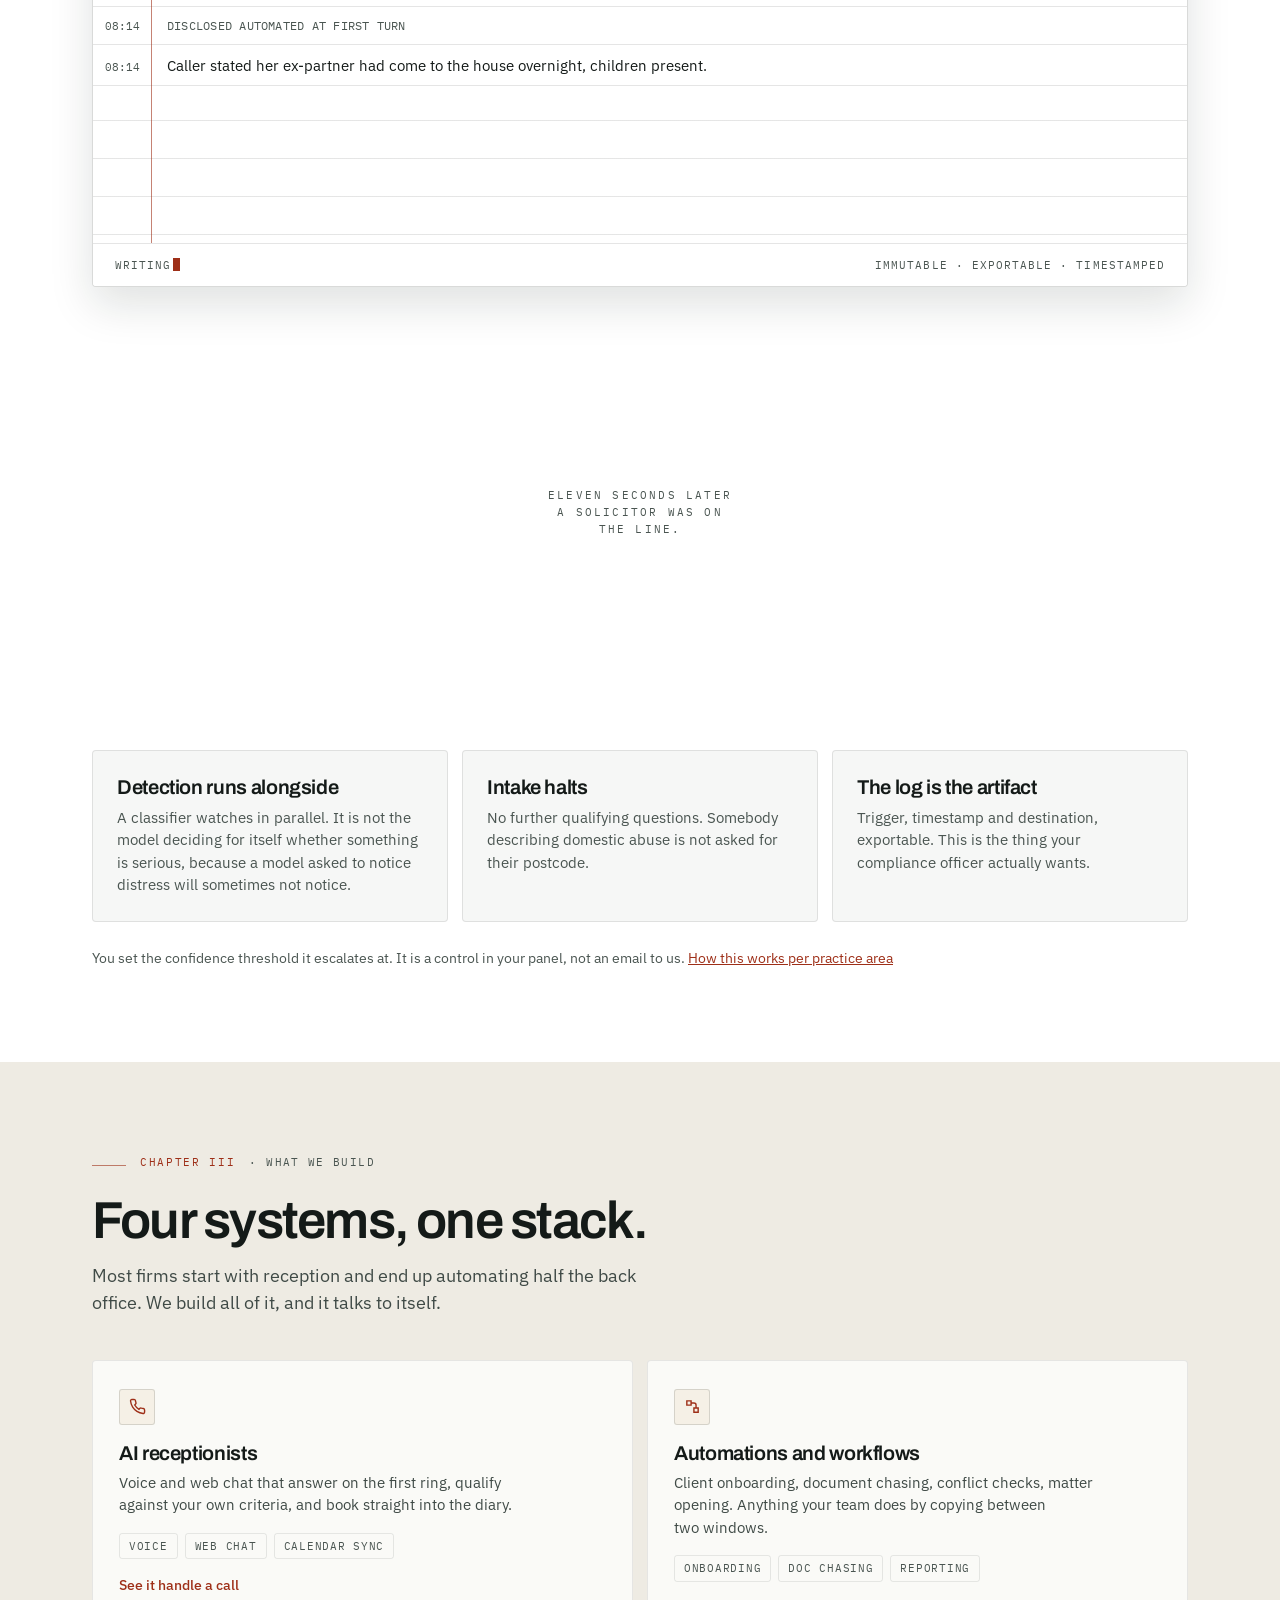
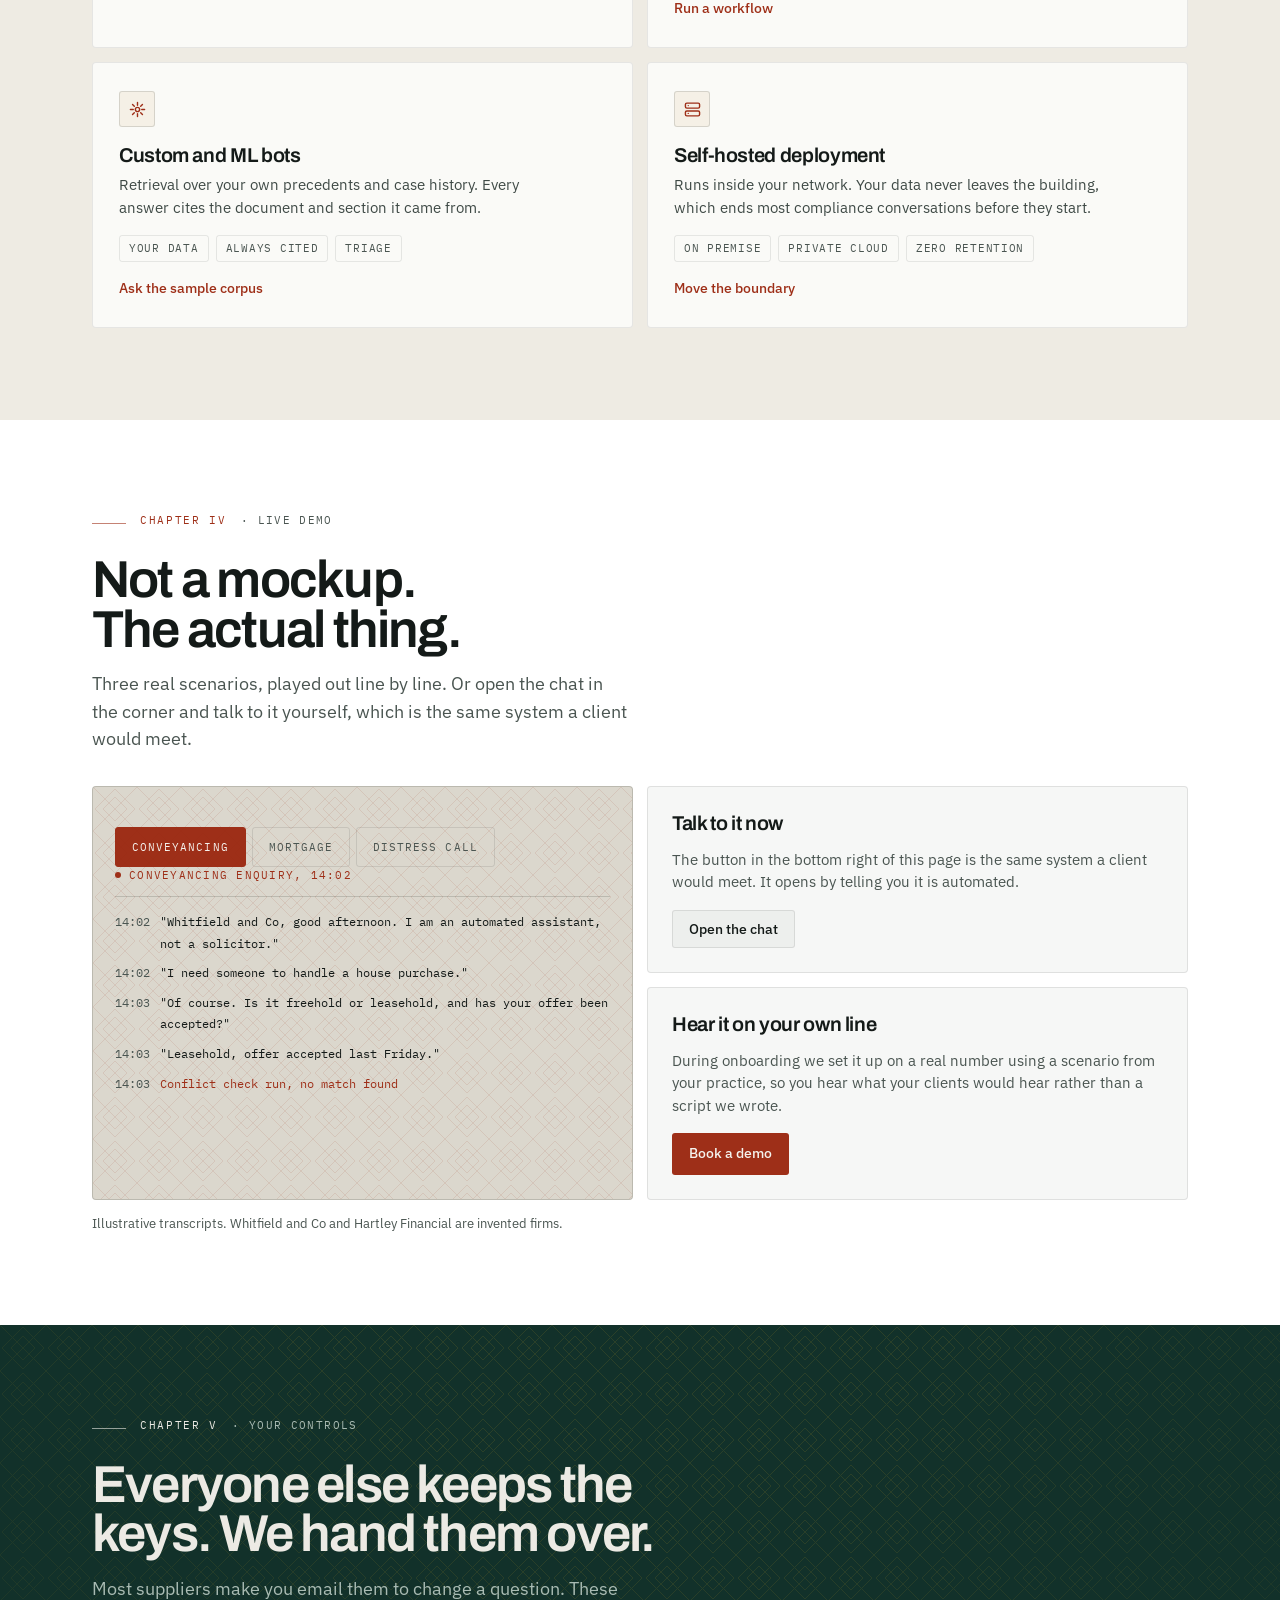
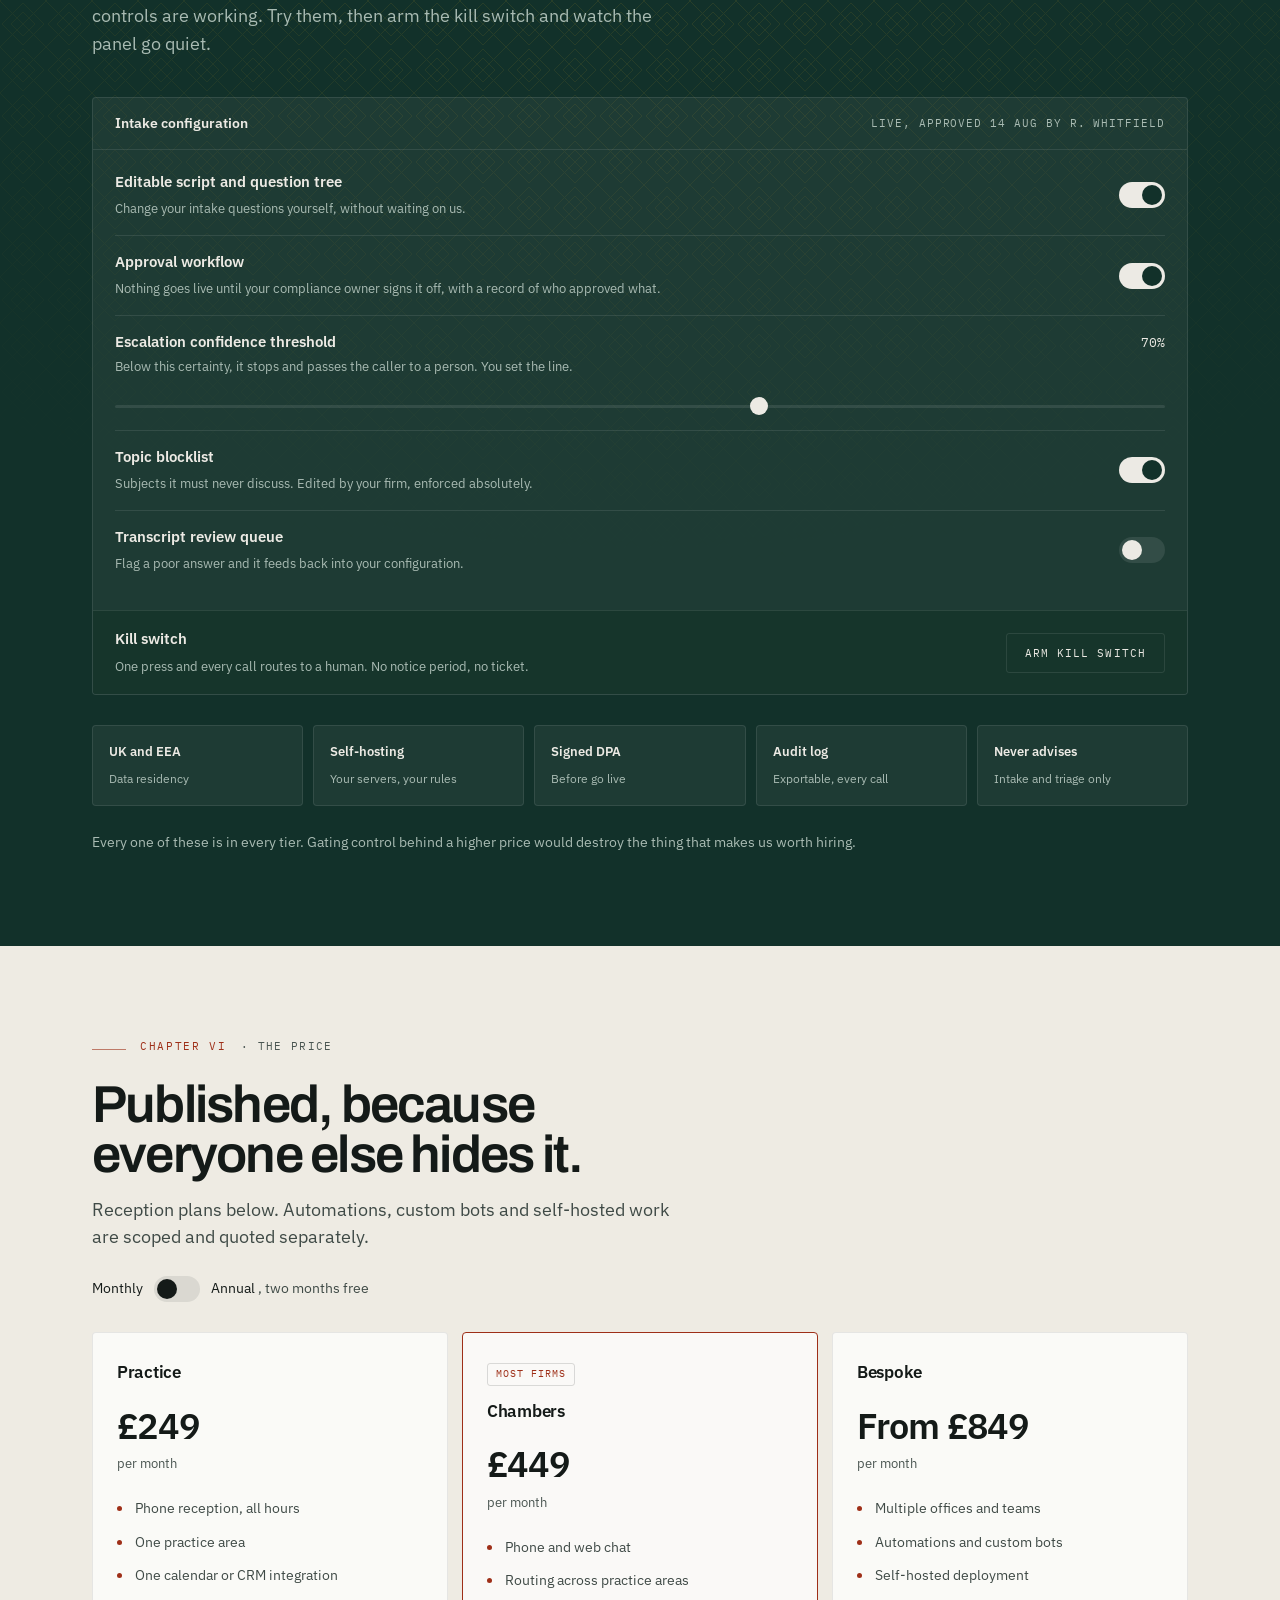
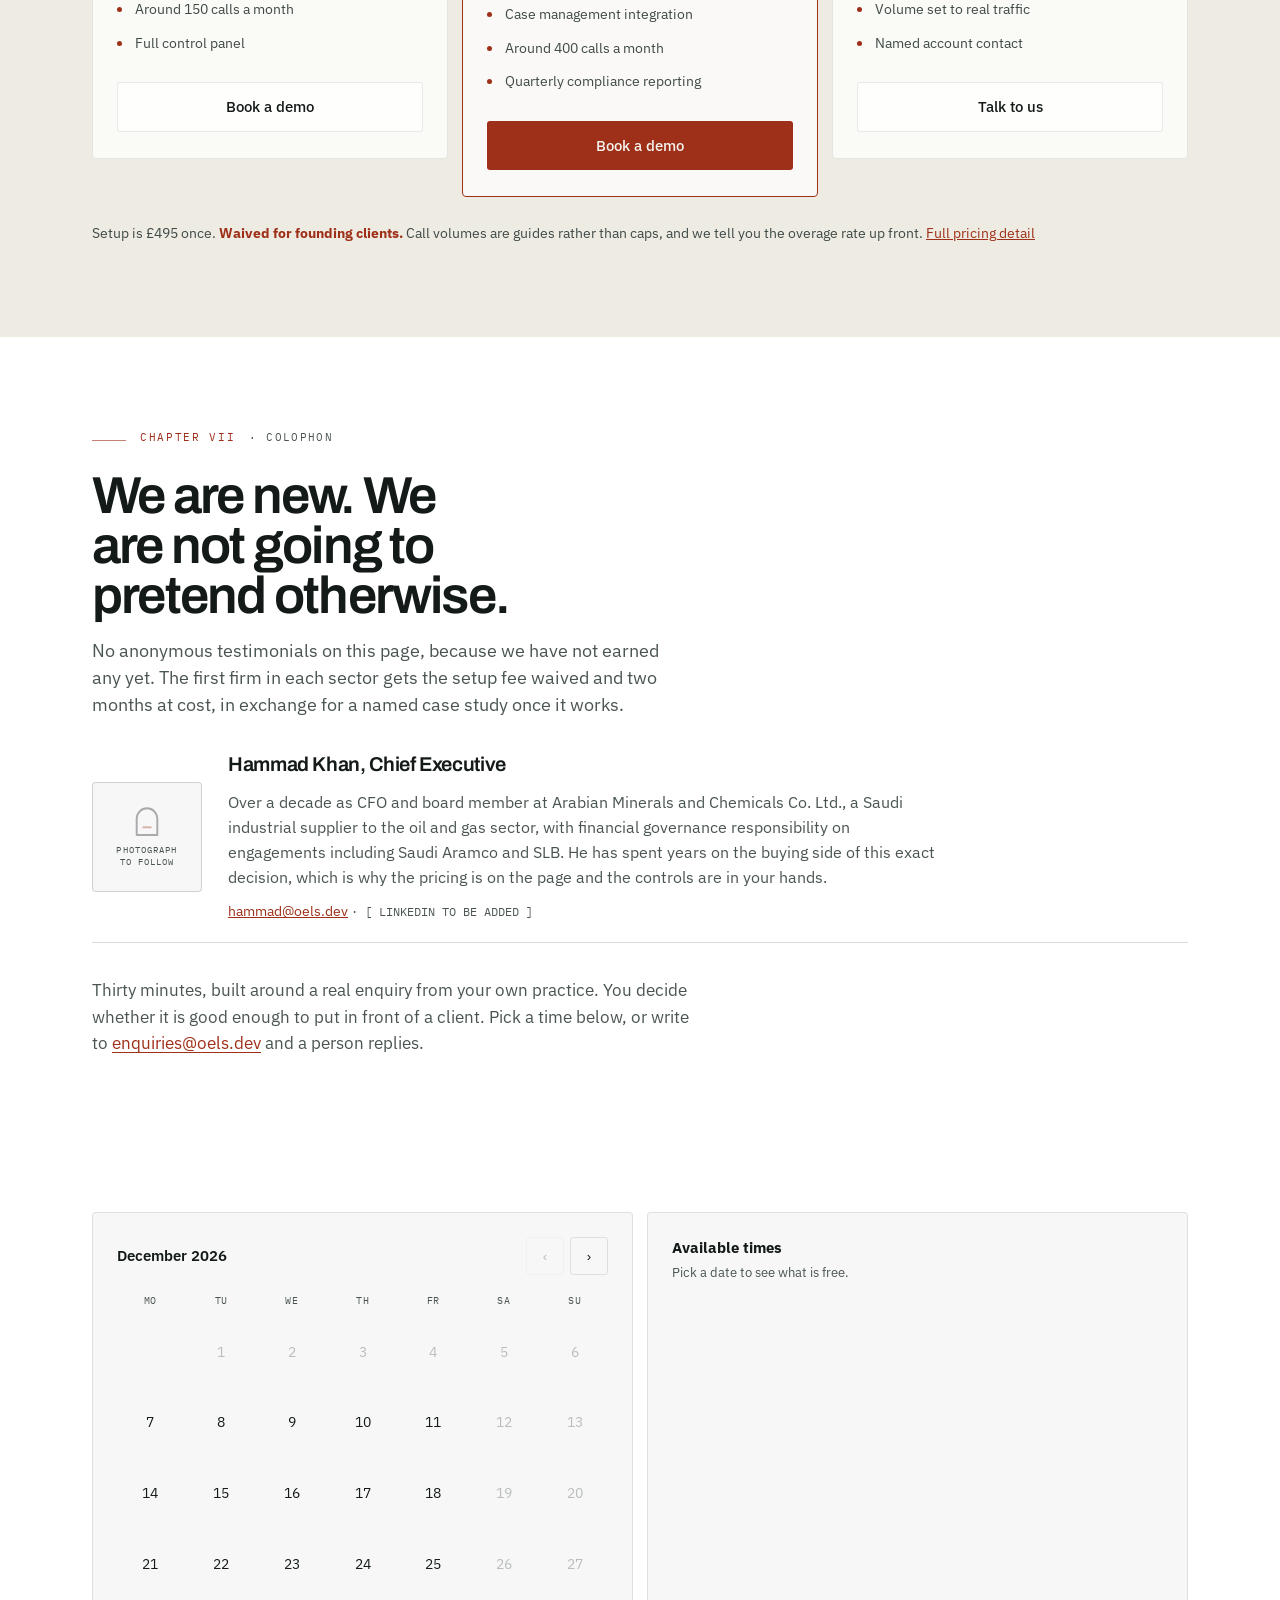
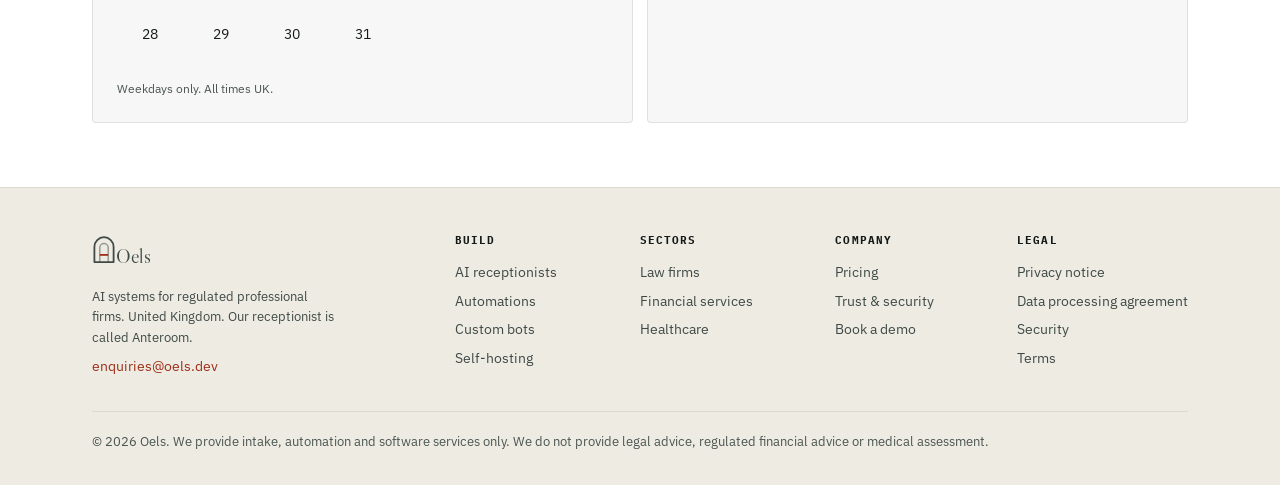
==== commit 023cc6e8: "Add two drawn plates Custom artwork, not sourced imagery.  Plate I, on the homepage in Chapter I: an" ====
--- a/index.html
+++ b/index.html
@@ -110,6 +110,11 @@
       <button class="seg" type="button" role="tab" aria-selected="true" data-ledger="law">Conveyancing</button>
       <button class="seg" type="button" role="tab" aria-selected="false" data-ledger="fin">Mortgage</button>
     </div>
+
+    <figure class="plate">
+      <svg xmlns="http://www.w3.org/2000/svg" viewBox="0 0 760 330" fill="none" role="img" aria-labelledby="thT thD"><title id="thT">The screen at the door and the record behind it</title><desc id="thD">An architectural elevation of a mashrabiya screen set into an arched doorway. To the right the lattice geometry flattens into the ruled lines of an attendance note, crossed by a red margin rule.</desc><defs><pattern id="thLat" width="34" height="34" patternUnits="userSpaceOnUse"><g stroke="currentColor" stroke-width="1" fill="none"><path d="M17 1 L33 17 L17 33 L1 17 Z"/><path d="M17 9 L25 17 L17 25 L9 17 Z"/><path d="M0 0 L34 34 M34 0 L0 34"/></g></pattern><clipPath id="thClip"><path d="M44.0 296.0 V186.0 A103.0 103.0 0 0 1 250.0 186.0 V296.0 Z"/></clipPath></defs><g clip-path="url(#thClip)"><rect x="44" y="52" width="206" height="244" fill="url(#thLat)" opacity=".5"/></g><path d="M44.0 296.0 V186.0 A103.0 103.0 0 0 1 250.0 186.0 V296.0 Z" stroke="currentColor" stroke-width="2.2" stroke-linejoin="round"/><path d="M66.0 296.0 V186.0 A81.0 81.0 0 0 1 228.0 186.0 V296.0" stroke="currentColor" stroke-width="1.4" opacity=".5"/><path d="M30.0 296.0 H264.0" stroke="currentColor" stroke-width="2.2"/><path d="M272.0 76.5 L281.0 90.0 L272.0 103.5 L263.0 90.0 Z" stroke="currentColor" stroke-width="1" opacity="0.20"/><path d="M293.0 79.2 L302.0 90.0 L293.0 100.8 L284.0 90.0 Z" stroke="currentColor" stroke-width="1" opacity="0.30"/><path d="M314.0 81.9 L323.0 90.0 L314.0 98.1 L305.0 90.0 Z" stroke="currentColor" stroke-width="1" opacity="0.40"/><path d="M335.0 84.6 L344.0 90.0 L335.0 95.4 L326.0 90.0 Z" stroke="currentColor" stroke-width="1" opacity="0.50"/><path d="M356.0 87.3 L365.0 90.0 L356.0 92.7 L347.0 90.0 Z" stroke="currentColor" stroke-width="1" opacity="0.60"/><path d="M402.0 90.0 H726.0" stroke="currentColor" stroke-width="1" opacity=".42"/><path d="M272.0 108.5 L281.0 122.0 L272.0 135.5 L263.0 122.0 Z" stroke="currentColor" stroke-width="1" opacity="0.20"/><path d="M293.0 111.2 L302.0 122.0 L293.0 132.8 L284.0 122.0 Z" stroke="currentColor" stroke-width="1" opacity="0.30"/><path d="M314.0 113.9 L323.0 122.0 L314.0 130.1 L305.0 122.0 Z" stroke="currentColor" stroke-width="1" opacity="0.40"/><path d="M335.0 116.6 L344.0 122.0 L335.0 127.4 L326.0 122.0 Z" stroke="currentColor" stroke-width="1" opacity="0.50"/><path d="M356.0 119.3 L365.0 122.0 L356.0 124.7 L347.0 122.0 Z" stroke="currentColor" stroke-width="1" opacity="0.60"/><path d="M402.0 122.0 H726.0" stroke="currentColor" stroke-width="1" opacity=".42"/><path d="M272.0 140.5 L281.0 154.0 L272.0 167.5 L263.0 154.0 Z" stroke="currentColor" stroke-width="1" opacity="0.20"/><path d="M293.0 143.2 L302.0 154.0 L293.0 164.8 L284.0 154.0 Z" stroke="currentColor" stroke-width="1" opacity="0.30"/><path d="M314.0 145.9 L323.0 154.0 L314.0 162.1 L305.0 154.0 Z" stroke="currentColor" stroke-width="1" opacity="0.40"/><path d="M335.0 148.6 L344.0 154.0 L335.0 159.4 L326.0 154.0 Z" stroke="currentColor" stroke-width="1" opacity="0.50"/><path d="M356.0 151.3 L365.0 154.0 L356.0 156.7 L347.0 154.0 Z" stroke="currentColor" stroke-width="1" opacity="0.60"/><path d="M402.0 154.0 H726.0" stroke="currentColor" stroke-width="1" opacity=".42"/><path d="M272.0 172.5 L281.0 186.0 L272.0 199.5 L263.0 186.0 Z" stroke="currentColor" stroke-width="1" opacity="0.20"/><path d="M293.0 175.2 L302.0 186.0 L293.0 196.8 L284.0 186.0 Z" stroke="currentColor" stroke-width="1" opacity="0.30"/><path d="M314.0 177.9 L323.0 186.0 L314.0 194.1 L305.0 186.0 Z" stroke="currentColor" stroke-width="1" opacity="0.40"/><path d="M335.0 180.6 L344.0 186.0 L335.0 191.4 L326.0 186.0 Z" stroke="currentColor" stroke-width="1" opacity="0.50"/><path d="M356.0 183.3 L365.0 186.0 L356.0 188.7 L347.0 186.0 Z" stroke="currentColor" stroke-width="1" opacity="0.60"/><path d="M402.0 186.0 H726.0" stroke="currentColor" stroke-width="1" opacity=".42"/><path d="M272.0 204.5 L281.0 218.0 L272.0 231.5 L263.0 218.0 Z" stroke="currentColor" stroke-width="1" opacity="0.20"/><path d="M293.0 207.2 L302.0 218.0 L293.0 228.8 L284.0 218.0 Z" stroke="currentColor" stroke-width="1" opacity="0.30"/><path d="M314.0 209.9 L323.0 218.0 L314.0 226.1 L305.0 218.0 Z" stroke="currentColor" stroke-width="1" opacity="0.40"/><path d="M335.0 212.6 L344.0 218.0 L335.0 223.4 L326.0 218.0 Z" stroke="currentColor" stroke-width="1" opacity="0.50"/><path d="M356.0 215.3 L365.0 218.0 L356.0 220.7 L347.0 218.0 Z" stroke="currentColor" stroke-width="1" opacity="0.60"/><path d="M402.0 218.0 H726.0" stroke="currentColor" stroke-width="1" opacity=".42"/><path d="M272.0 236.5 L281.0 250.0 L272.0 263.5 L263.0 250.0 Z" stroke="currentColor" stroke-width="1" opacity="0.20"/><path d="M293.0 239.2 L302.0 250.0 L293.0 260.8 L284.0 250.0 Z" stroke="currentColor" stroke-width="1" opacity="0.30"/><path d="M314.0 241.9 L323.0 250.0 L314.0 258.1 L305.0 250.0 Z" stroke="currentColor" stroke-width="1" opacity="0.40"/><path d="M335.0 244.6 L344.0 250.0 L335.0 255.4 L326.0 250.0 Z" stroke="currentColor" stroke-width="1" opacity="0.50"/><path d="M356.0 247.3 L365.0 250.0 L356.0 252.7 L347.0 250.0 Z" stroke="currentColor" stroke-width="1" opacity="0.60"/><path d="M402.0 250.0 H726.0" stroke="currentColor" stroke-width="1" opacity=".42"/><path d="M300 62 V286" stroke="var(--accent)" stroke-width="1.6" opacity=".85"/><g stroke="currentColor" opacity=".38" stroke-width="1"><path d="M44 308 V322 M250 308 V322 M44 315 H250"/></g></svg>
+      <figcaption><b>Plate I</b><span>The mashrabiya is a carved screen set at a doorway: it filters what passes through and lets the person inside see out. Travel right and the same geometry flattens into the ruled lines of an attendance note.</span></figcaption>
+    </figure>
     <p class="dim mt-s" style="font-size:12.5px">Illustrative. Firm names are invented until a client agrees to be named.</p>
   </div>
 </section>
--- a/assets/oels.css
+++ b/assets/oels.css
@@ -137,6 +137,19 @@
    beat the media query below and leave 380px of dead space on a phone. */
 .hold-peak{padding:200px 0 180px}
 @media(max-width:700px){.hold-peak{padding:92px 0 80px}}
+
+/* Drawn plates. Inline SVG, never <img>: these take currentColor and the accent
+   token, so one drawing serves stone, ink and green without a second file. */
+.plate{margin:40px 0 0;padding-top:26px;border-top:1px solid var(--line)}
+.plate svg{width:100%;height:auto;display:block;color:var(--ink)}
+.plate figcaption{
+  margin-top:16px;font-family:"IBM Plex Mono",monospace;font-size:10.5px;
+  letter-spacing:.13em;text-transform:uppercase;color:var(--faint);
+  display:flex;gap:14px;align-items:baseline;
+}
+.plate figcaption b{font-weight:500;color:var(--accent-text);flex-shrink:0}
+.plate figcaption span{text-transform:none;letter-spacing:.02em;font-size:12px;line-height:1.5}
+@media(max-width:640px){.plate figcaption{flex-direction:column;gap:6px}}
 
 /* Read next. A reader who finishes a service page should have somewhere to go
    that is not the nav bar. Set as a run of rules, not cards. */
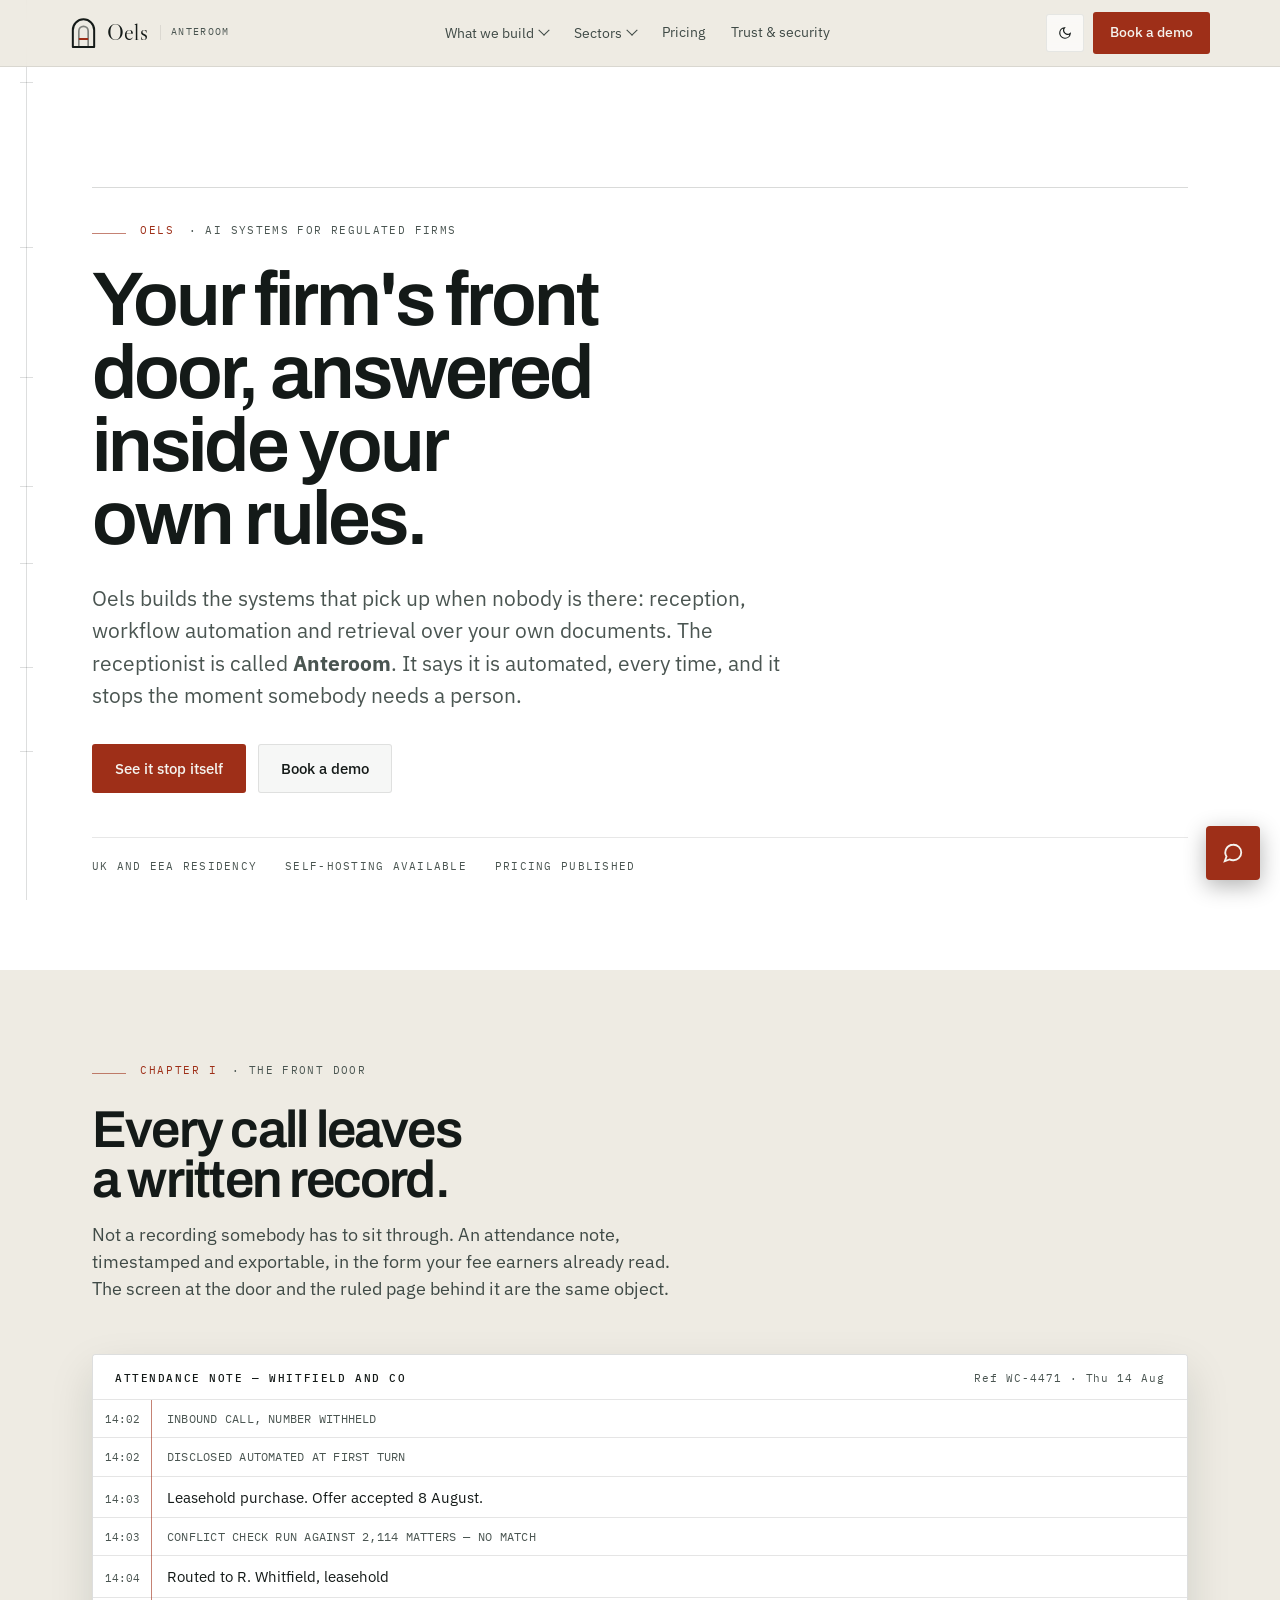
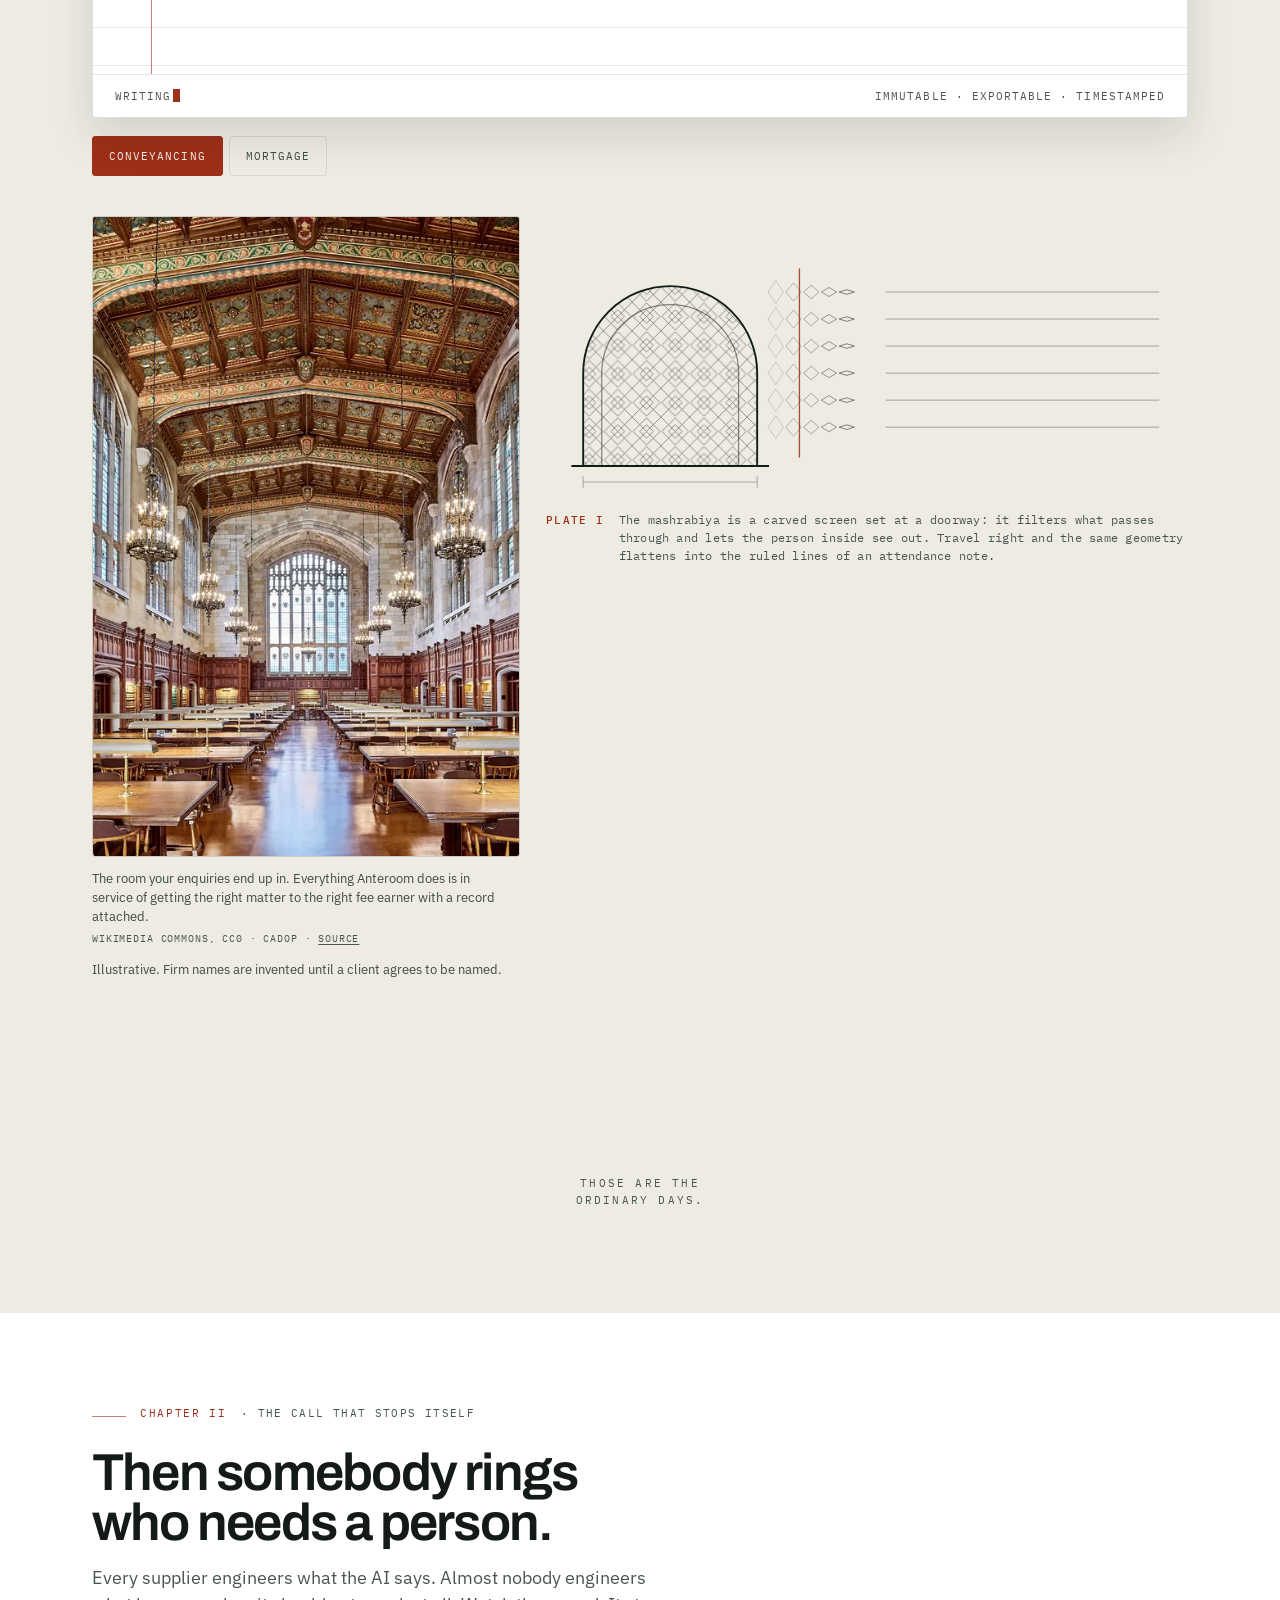
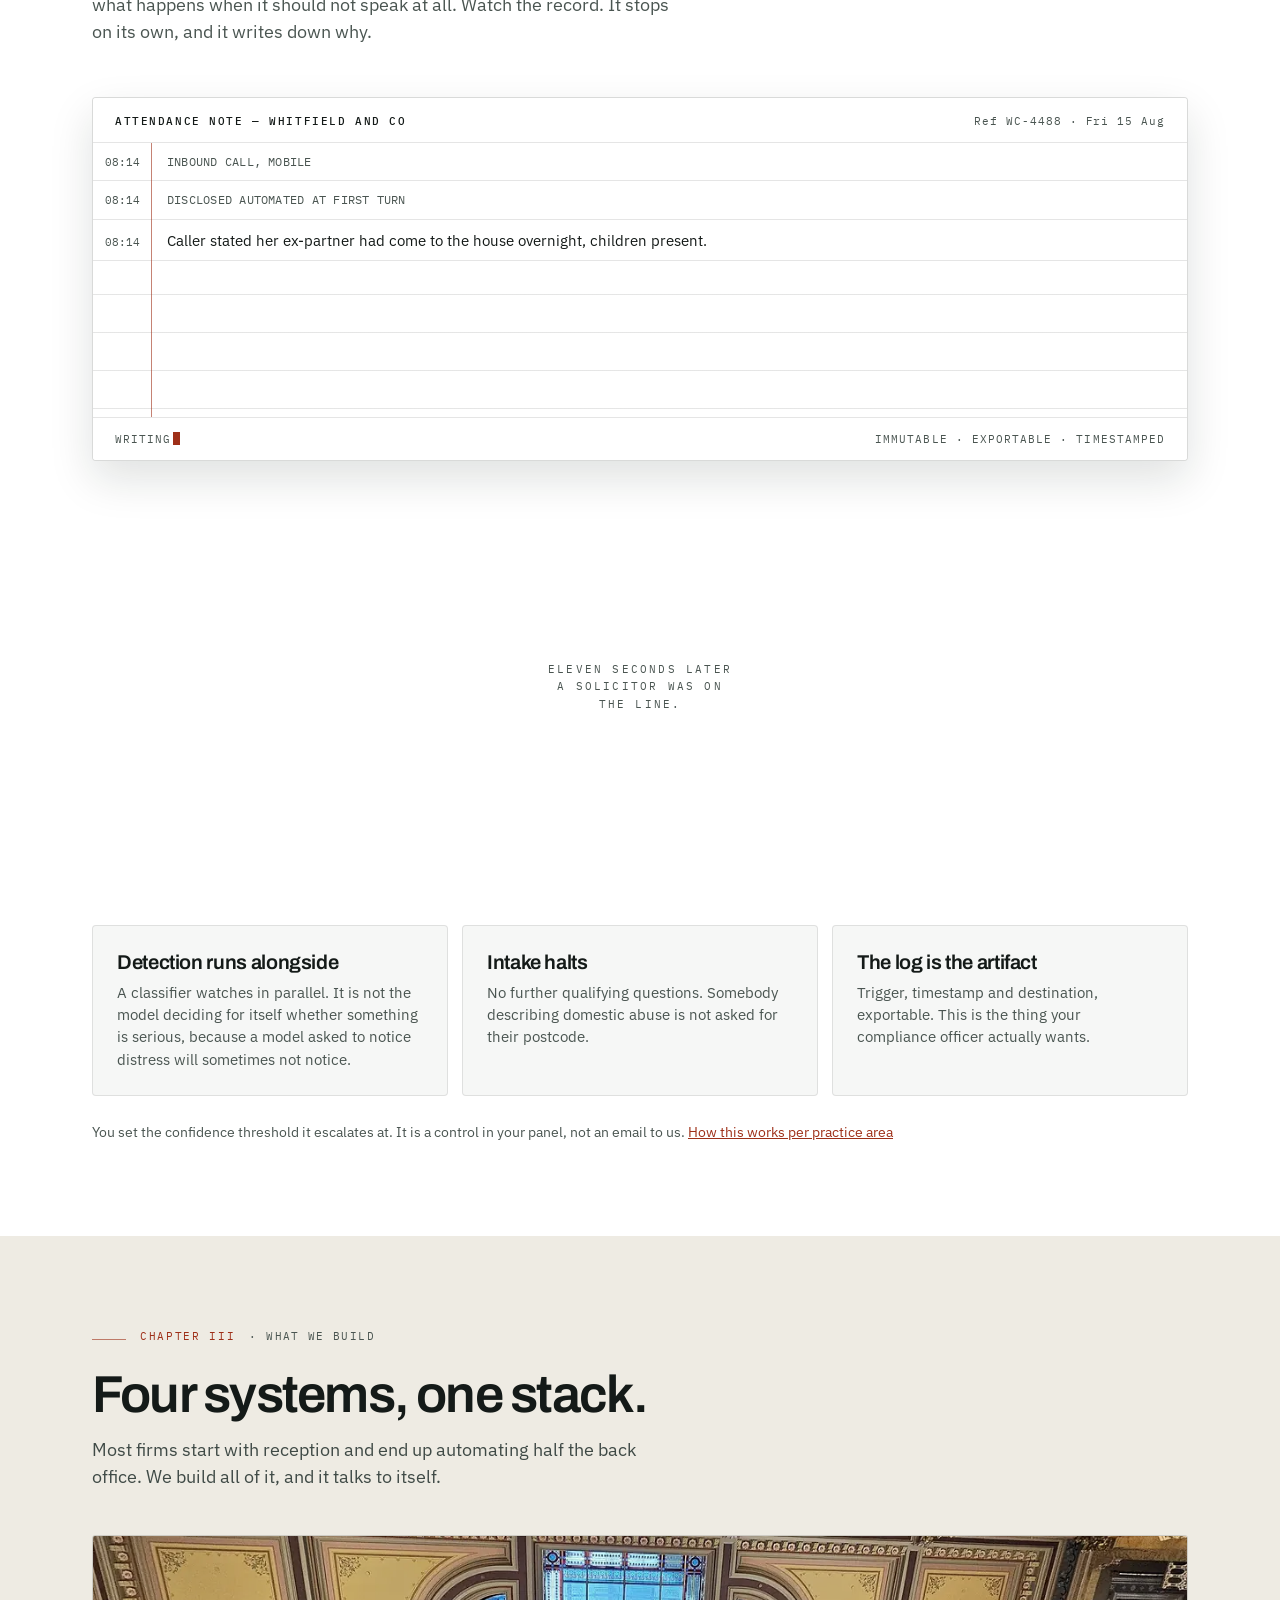
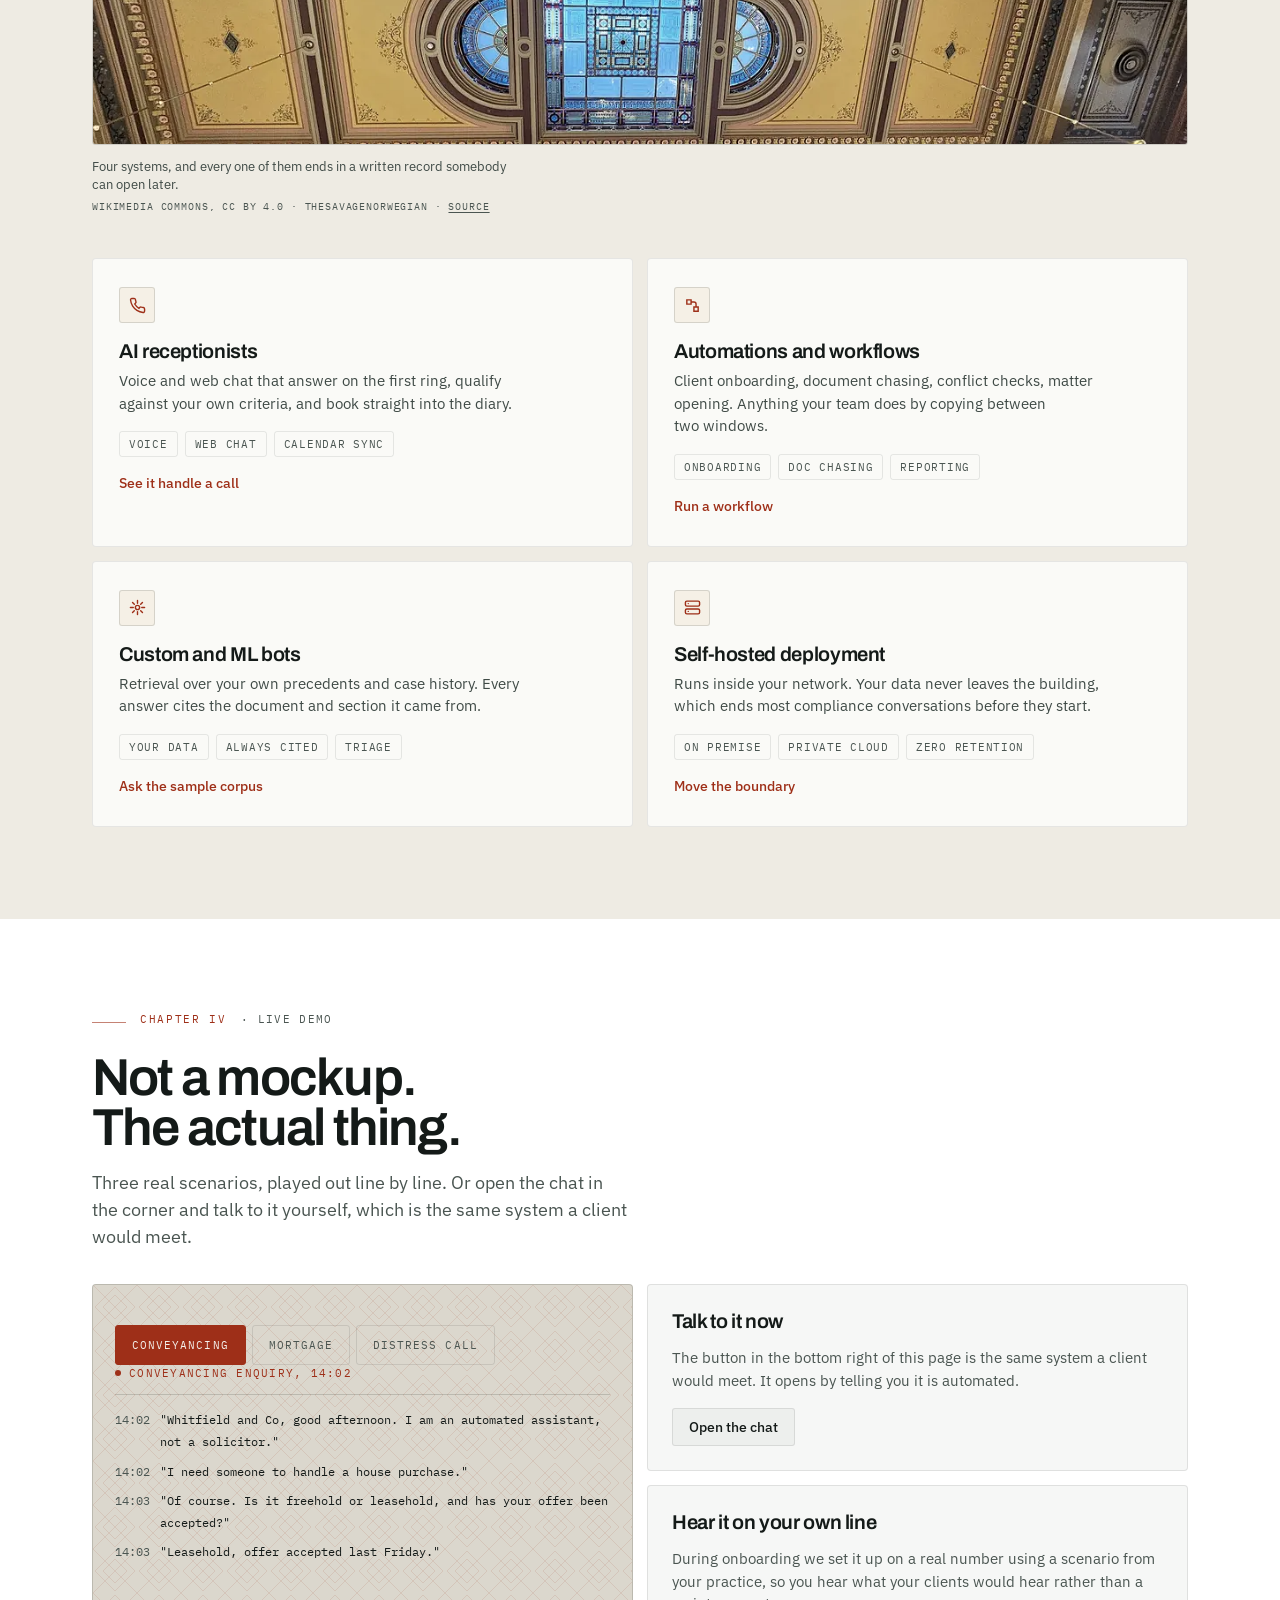
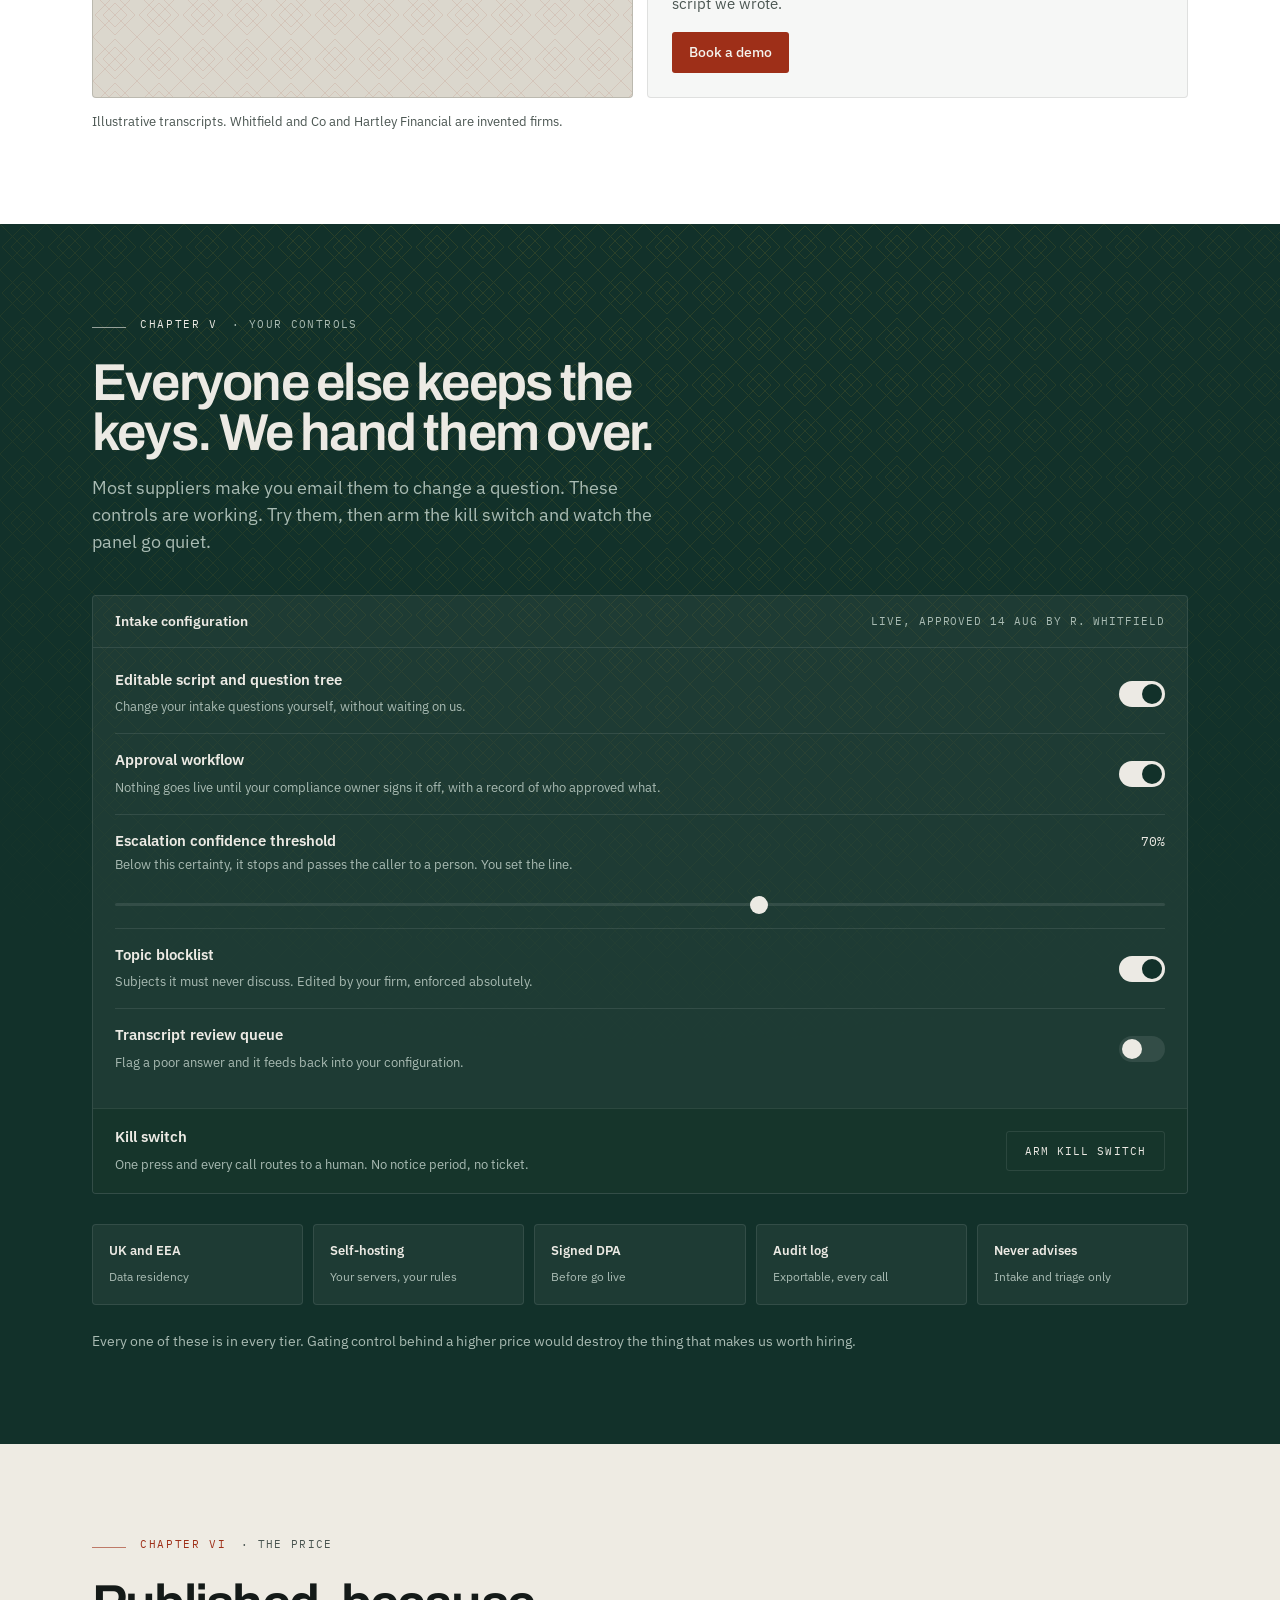
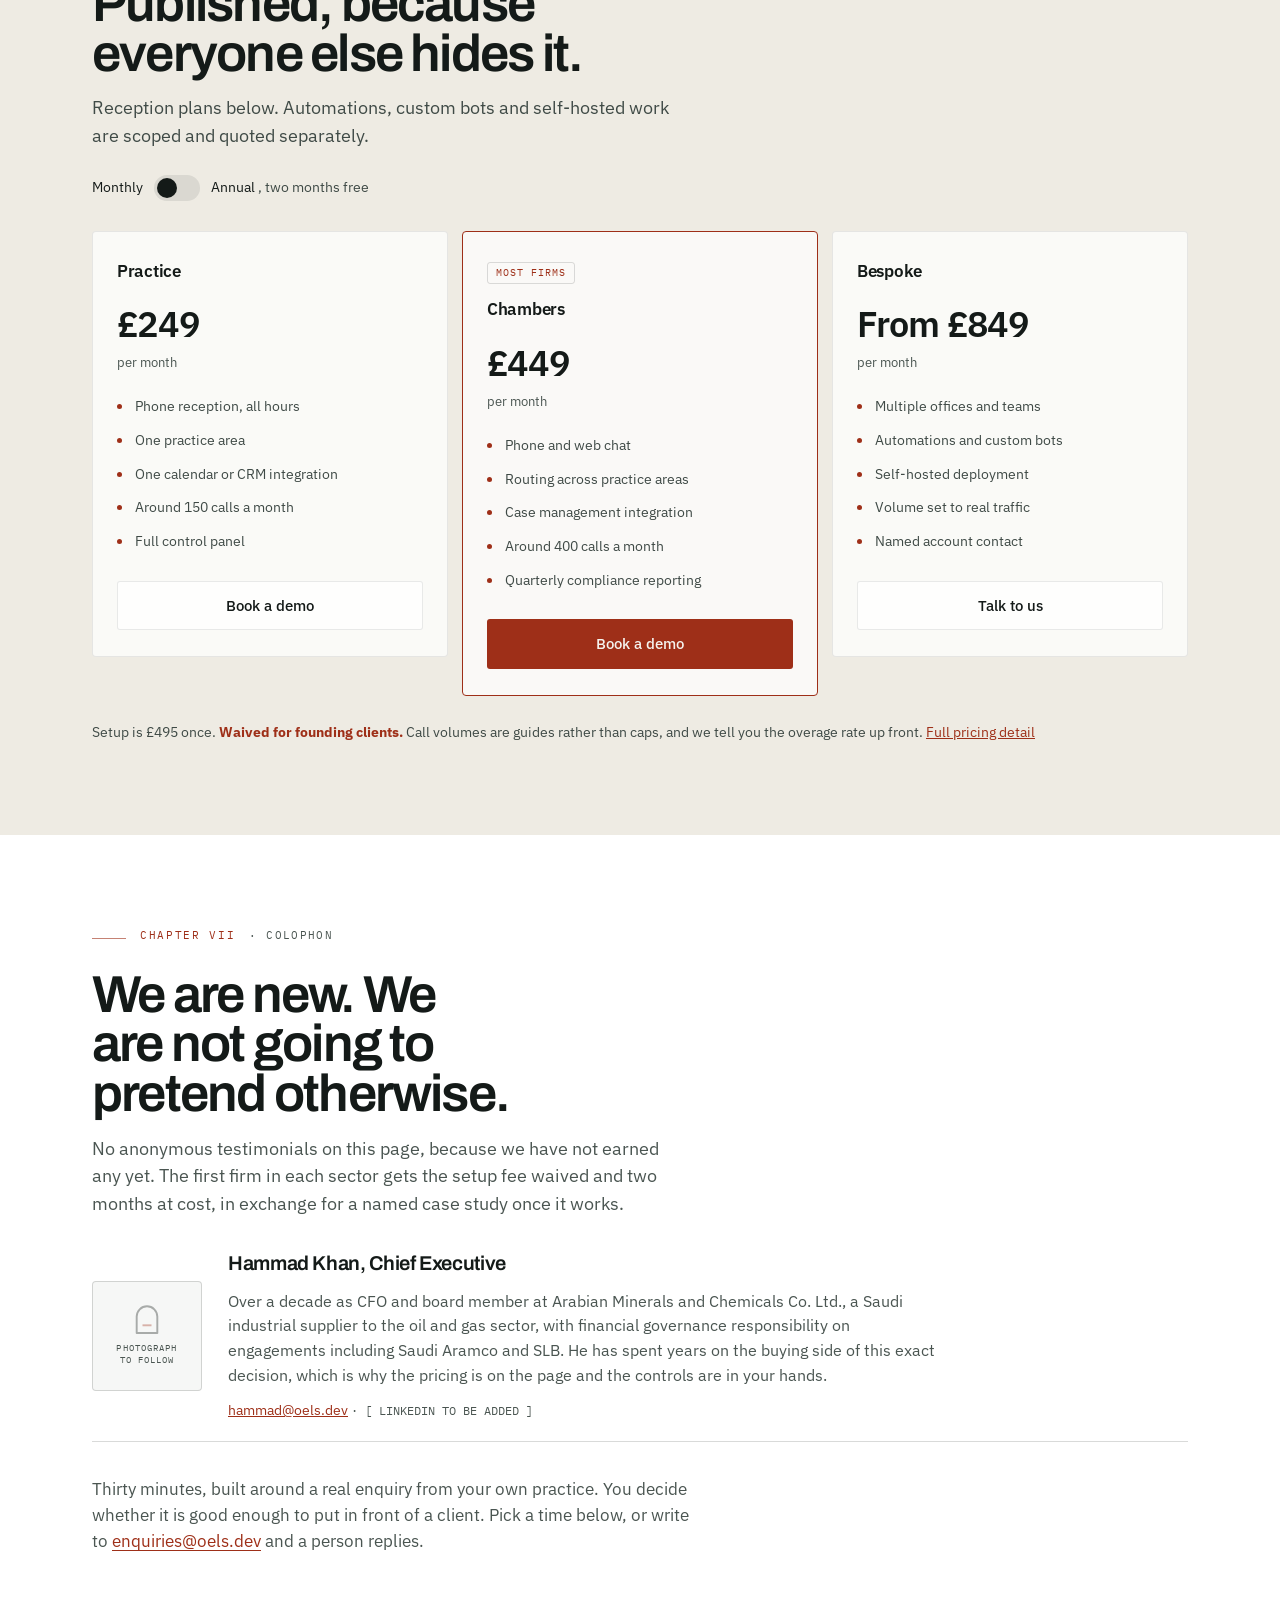
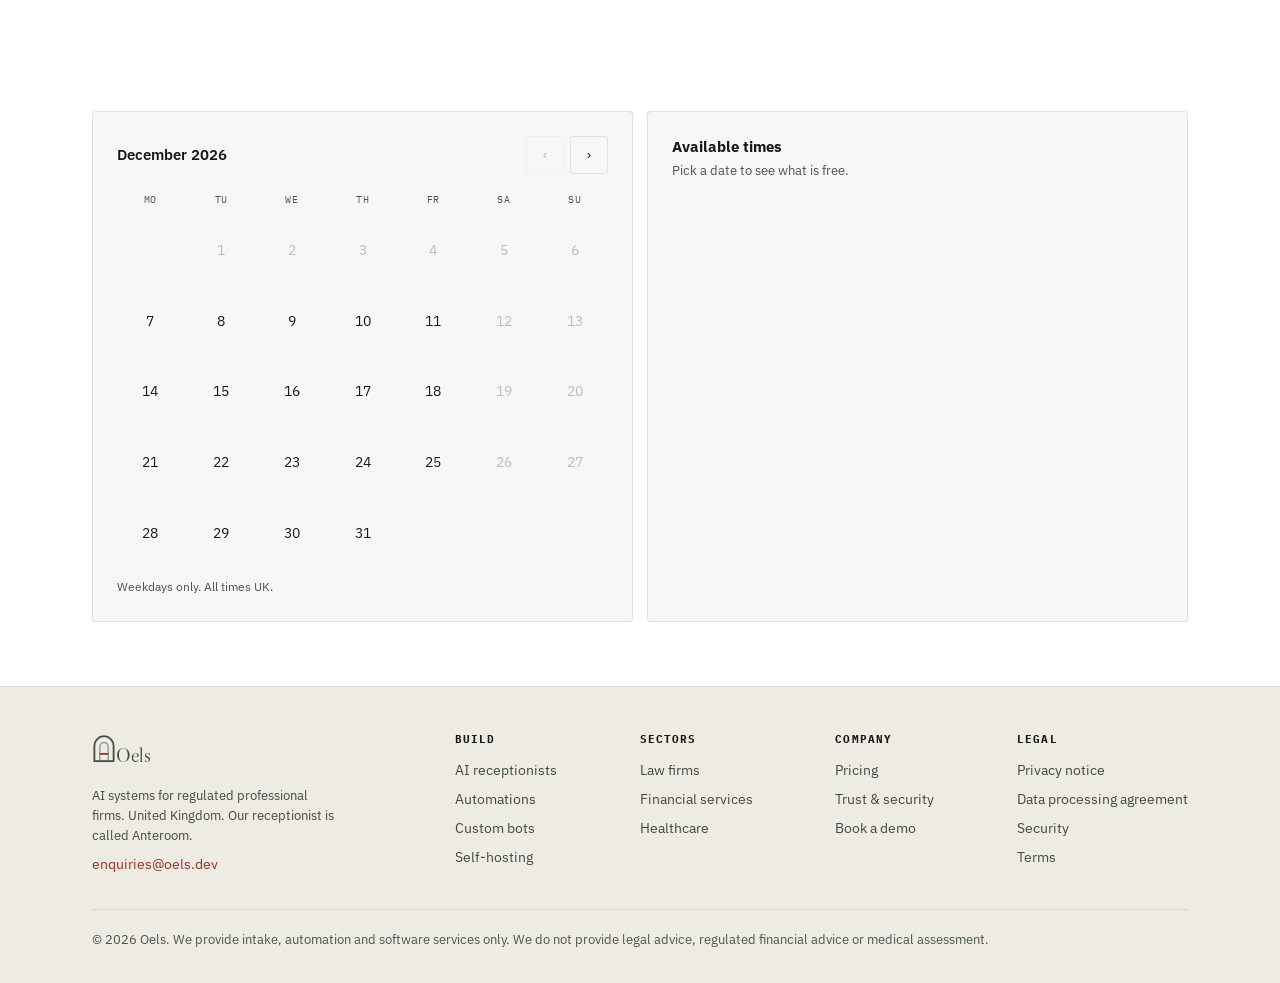
==== commit bbd3fca2: "Add photography from the niche, not the museum First pass reached for heritage: mashrabiya screens, " ====
--- a/index.html
+++ b/index.html
@@ -111,10 +111,16 @@
       <button class="seg" type="button" role="tab" aria-selected="false" data-ledger="fin">Mortgage</button>
     </div>
 
-    <figure class="plate">
+    <div class="figpair">
+      <figure class="fig">
+      <img src="assets/img/law-library-reading.webp" width="520" height="780" loading="lazy" decoding="async" alt="The reading room of a law library, ranks of bound reports rising to a vaulted ceiling.">
+      <figcaption>The room your enquiries end up in. Everything Anteroom does is in service of getting the right matter to the right fee earner with a record attached.<span class="credit">Wikimedia Commons, CC0 &middot; Cadop &middot; <a href="https://commons.wikimedia.org/wiki/File:Law_library_at_University_of_Michigan.jpg" rel="noopener">source</a></span></figcaption>
+    </figure>
+      <figure class="plate">
       <svg xmlns="http://www.w3.org/2000/svg" viewBox="0 0 760 330" fill="none" role="img" aria-labelledby="thT thD"><title id="thT">The screen at the door and the record behind it</title><desc id="thD">An architectural elevation of a mashrabiya screen set into an arched doorway. To the right the lattice geometry flattens into the ruled lines of an attendance note, crossed by a red margin rule.</desc><defs><pattern id="thLat" width="34" height="34" patternUnits="userSpaceOnUse"><g stroke="currentColor" stroke-width="1" fill="none"><path d="M17 1 L33 17 L17 33 L1 17 Z"/><path d="M17 9 L25 17 L17 25 L9 17 Z"/><path d="M0 0 L34 34 M34 0 L0 34"/></g></pattern><clipPath id="thClip"><path d="M44.0 296.0 V186.0 A103.0 103.0 0 0 1 250.0 186.0 V296.0 Z"/></clipPath></defs><g clip-path="url(#thClip)"><rect x="44" y="52" width="206" height="244" fill="url(#thLat)" opacity=".5"/></g><path d="M44.0 296.0 V186.0 A103.0 103.0 0 0 1 250.0 186.0 V296.0 Z" stroke="currentColor" stroke-width="2.2" stroke-linejoin="round"/><path d="M66.0 296.0 V186.0 A81.0 81.0 0 0 1 228.0 186.0 V296.0" stroke="currentColor" stroke-width="1.4" opacity=".5"/><path d="M30.0 296.0 H264.0" stroke="currentColor" stroke-width="2.2"/><path d="M272.0 76.5 L281.0 90.0 L272.0 103.5 L263.0 90.0 Z" stroke="currentColor" stroke-width="1" opacity="0.20"/><path d="M293.0 79.2 L302.0 90.0 L293.0 100.8 L284.0 90.0 Z" stroke="currentColor" stroke-width="1" opacity="0.30"/><path d="M314.0 81.9 L323.0 90.0 L314.0 98.1 L305.0 90.0 Z" stroke="currentColor" stroke-width="1" opacity="0.40"/><path d="M335.0 84.6 L344.0 90.0 L335.0 95.4 L326.0 90.0 Z" stroke="currentColor" stroke-width="1" opacity="0.50"/><path d="M356.0 87.3 L365.0 90.0 L356.0 92.7 L347.0 90.0 Z" stroke="currentColor" stroke-width="1" opacity="0.60"/><path d="M402.0 90.0 H726.0" stroke="currentColor" stroke-width="1" opacity=".42"/><path d="M272.0 108.5 L281.0 122.0 L272.0 135.5 L263.0 122.0 Z" stroke="currentColor" stroke-width="1" opacity="0.20"/><path d="M293.0 111.2 L302.0 122.0 L293.0 132.8 L284.0 122.0 Z" stroke="currentColor" stroke-width="1" opacity="0.30"/><path d="M314.0 113.9 L323.0 122.0 L314.0 130.1 L305.0 122.0 Z" stroke="currentColor" stroke-width="1" opacity="0.40"/><path d="M335.0 116.6 L344.0 122.0 L335.0 127.4 L326.0 122.0 Z" stroke="currentColor" stroke-width="1" opacity="0.50"/><path d="M356.0 119.3 L365.0 122.0 L356.0 124.7 L347.0 122.0 Z" stroke="currentColor" stroke-width="1" opacity="0.60"/><path d="M402.0 122.0 H726.0" stroke="currentColor" stroke-width="1" opacity=".42"/><path d="M272.0 140.5 L281.0 154.0 L272.0 167.5 L263.0 154.0 Z" stroke="currentColor" stroke-width="1" opacity="0.20"/><path d="M293.0 143.2 L302.0 154.0 L293.0 164.8 L284.0 154.0 Z" stroke="currentColor" stroke-width="1" opacity="0.30"/><path d="M314.0 145.9 L323.0 154.0 L314.0 162.1 L305.0 154.0 Z" stroke="currentColor" stroke-width="1" opacity="0.40"/><path d="M335.0 148.6 L344.0 154.0 L335.0 159.4 L326.0 154.0 Z" stroke="currentColor" stroke-width="1" opacity="0.50"/><path d="M356.0 151.3 L365.0 154.0 L356.0 156.7 L347.0 154.0 Z" stroke="currentColor" stroke-width="1" opacity="0.60"/><path d="M402.0 154.0 H726.0" stroke="currentColor" stroke-width="1" opacity=".42"/><path d="M272.0 172.5 L281.0 186.0 L272.0 199.5 L263.0 186.0 Z" stroke="currentColor" stroke-width="1" opacity="0.20"/><path d="M293.0 175.2 L302.0 186.0 L293.0 196.8 L284.0 186.0 Z" stroke="currentColor" stroke-width="1" opacity="0.30"/><path d="M314.0 177.9 L323.0 186.0 L314.0 194.1 L305.0 186.0 Z" stroke="currentColor" stroke-width="1" opacity="0.40"/><path d="M335.0 180.6 L344.0 186.0 L335.0 191.4 L326.0 186.0 Z" stroke="currentColor" stroke-width="1" opacity="0.50"/><path d="M356.0 183.3 L365.0 186.0 L356.0 188.7 L347.0 186.0 Z" stroke="currentColor" stroke-width="1" opacity="0.60"/><path d="M402.0 186.0 H726.0" stroke="currentColor" stroke-width="1" opacity=".42"/><path d="M272.0 204.5 L281.0 218.0 L272.0 231.5 L263.0 218.0 Z" stroke="currentColor" stroke-width="1" opacity="0.20"/><path d="M293.0 207.2 L302.0 218.0 L293.0 228.8 L284.0 218.0 Z" stroke="currentColor" stroke-width="1" opacity="0.30"/><path d="M314.0 209.9 L323.0 218.0 L314.0 226.1 L305.0 218.0 Z" stroke="currentColor" stroke-width="1" opacity="0.40"/><path d="M335.0 212.6 L344.0 218.0 L335.0 223.4 L326.0 218.0 Z" stroke="currentColor" stroke-width="1" opacity="0.50"/><path d="M356.0 215.3 L365.0 218.0 L356.0 220.7 L347.0 218.0 Z" stroke="currentColor" stroke-width="1" opacity="0.60"/><path d="M402.0 218.0 H726.0" stroke="currentColor" stroke-width="1" opacity=".42"/><path d="M272.0 236.5 L281.0 250.0 L272.0 263.5 L263.0 250.0 Z" stroke="currentColor" stroke-width="1" opacity="0.20"/><path d="M293.0 239.2 L302.0 250.0 L293.0 260.8 L284.0 250.0 Z" stroke="currentColor" stroke-width="1" opacity="0.30"/><path d="M314.0 241.9 L323.0 250.0 L314.0 258.1 L305.0 250.0 Z" stroke="currentColor" stroke-width="1" opacity="0.40"/><path d="M335.0 244.6 L344.0 250.0 L335.0 255.4 L326.0 250.0 Z" stroke="currentColor" stroke-width="1" opacity="0.50"/><path d="M356.0 247.3 L365.0 250.0 L356.0 252.7 L347.0 250.0 Z" stroke="currentColor" stroke-width="1" opacity="0.60"/><path d="M402.0 250.0 H726.0" stroke="currentColor" stroke-width="1" opacity=".42"/><path d="M300 62 V286" stroke="var(--accent)" stroke-width="1.6" opacity=".85"/><g stroke="currentColor" opacity=".38" stroke-width="1"><path d="M44 308 V322 M250 308 V322 M44 315 H250"/></g></svg>
       <figcaption><b>Plate I</b><span>The mashrabiya is a carved screen set at a doorway: it filters what passes through and lets the person inside see out. Travel right and the same geometry flattens into the ruled lines of an attendance note.</span></figcaption>
     </figure>
+    </div>
     <p class="dim mt-s" style="font-size:12.5px">Illustrative. Firm names are invented until a client agrees to be named.</p>
   </div>
 </section>
@@ -168,6 +174,11 @@
       <h2>Four systems, one stack.</h2>
       <p>Most firms start with reception and end up automating half the back office. We build all of it, and it talks to itself.</p>
     </div>
+    <figure class="fig figband">
+      <img src="assets/img/law-library-wide.webp" width="1240" height="238" loading="lazy" decoding="async" alt="A long panorama of a historic law library, tiers of shelving running the length of the room.">
+      <figcaption>Four systems, and every one of them ends in a written record somebody can open later.<span class="credit">Wikimedia Commons, CC BY 4.0 &middot; Thesavagenorwegian &middot; <a href="https://commons.wikimedia.org/wiki/File:Iowa_State_Law_Library_01.jpg" rel="noopener">source</a></span></figcaption>
+    </figure>
+
     <div class="bento">
       <div class="b rv">
         <div class="ic"><svg width="17" height="17" viewBox="0 0 24 24" fill="none" stroke="var(--accent)" stroke-width="2" stroke-linecap="round" aria-hidden="true"><path d="M22 16.9v3a2 2 0 0 1-2.2 2 19.8 19.8 0 0 1-8.6-3 19.5 19.5 0 0 1-6-6 19.8 19.8 0 0 1-3-8.7A2 2 0 0 1 4.1 2h3a2 2 0 0 1 2 1.7c.1 1 .4 1.9.7 2.8a2 2 0 0 1-.5 2.1L8.1 9.9a16 16 0 0 0 6 6l1.3-1.3a2 2 0 0 1 2.1-.4c.9.3 1.8.5 2.8.6a2 2 0 0 1 1.7 2z"/></svg></div>
--- a/assets/oels.css
+++ b/assets/oels.css
@@ -137,6 +137,44 @@
    beat the media query below and leave 380px of dead space on a phone. */
 .hold-peak{padding:200px 0 180px}
 @media(max-width:700px){.hold-peak{padding:92px 0 80px}}
+
+/* Photographs. Public-domain and CC0 architecture from Wikimedia Commons, of
+   the actual buildings and objects this brand refers to. Never stock: the brief
+   bans it and this buyer reads it as filler.
+   width/height are set together in CSS, never one of them, because overriding
+   only one leaves the other resolving to the attribute's raw pixel value. */
+.fig{margin:40px 0 0}
+.fig img{
+  width:100%;height:auto;display:block;border-radius:3px;
+  border:1px solid var(--line);
+  filter:saturate(.82) contrast(1.04);
+}
+.fig figcaption{
+  margin-top:12px;font-size:12.5px;line-height:1.5;color:var(--dim);max-width:52ch;
+}
+.fig .credit{
+  display:block;margin-top:6px;font-family:"IBM Plex Mono",monospace;font-size:9.5px;
+  letter-spacing:.09em;text-transform:uppercase;color:var(--faint);
+}
+.fig .credit a{color:inherit;text-underline-offset:2px}
+
+/* Column-width, so a 660px source is never upscaled to fill a 1096px wrap. */
+.fig-inset{max-width:430px}
+
+/* A photograph beside the drawing of what it becomes. */
+.figpair{display:grid;grid-template-columns:.8fr 1.2fr;gap:26px;align-items:start;margin-top:40px}
+.figpair .fig,.figpair .plate{margin-top:0}
+.figpair .plate{border-top:0;padding-top:0}
+@media(max-width:900px){.figpair{grid-template-columns:1fr;gap:32px}}
+
+/* A wide band, cropped shallow so it reads as a rule rather than a picture. */
+.figband{margin-top:44px}
+.figband img{
+  width:100%;height:210px;object-fit:cover;object-position:center 42%;
+  display:block;border-radius:3px;border:1px solid var(--line);
+  filter:saturate(.78) contrast(1.05);
+}
+@media(max-width:700px){.figband img{height:150px}}
 
 /* Drawn plates. Inline SVG, never <img>: these take currentColor and the accent
    token, so one drawing serves stone, ink and green without a second file. */
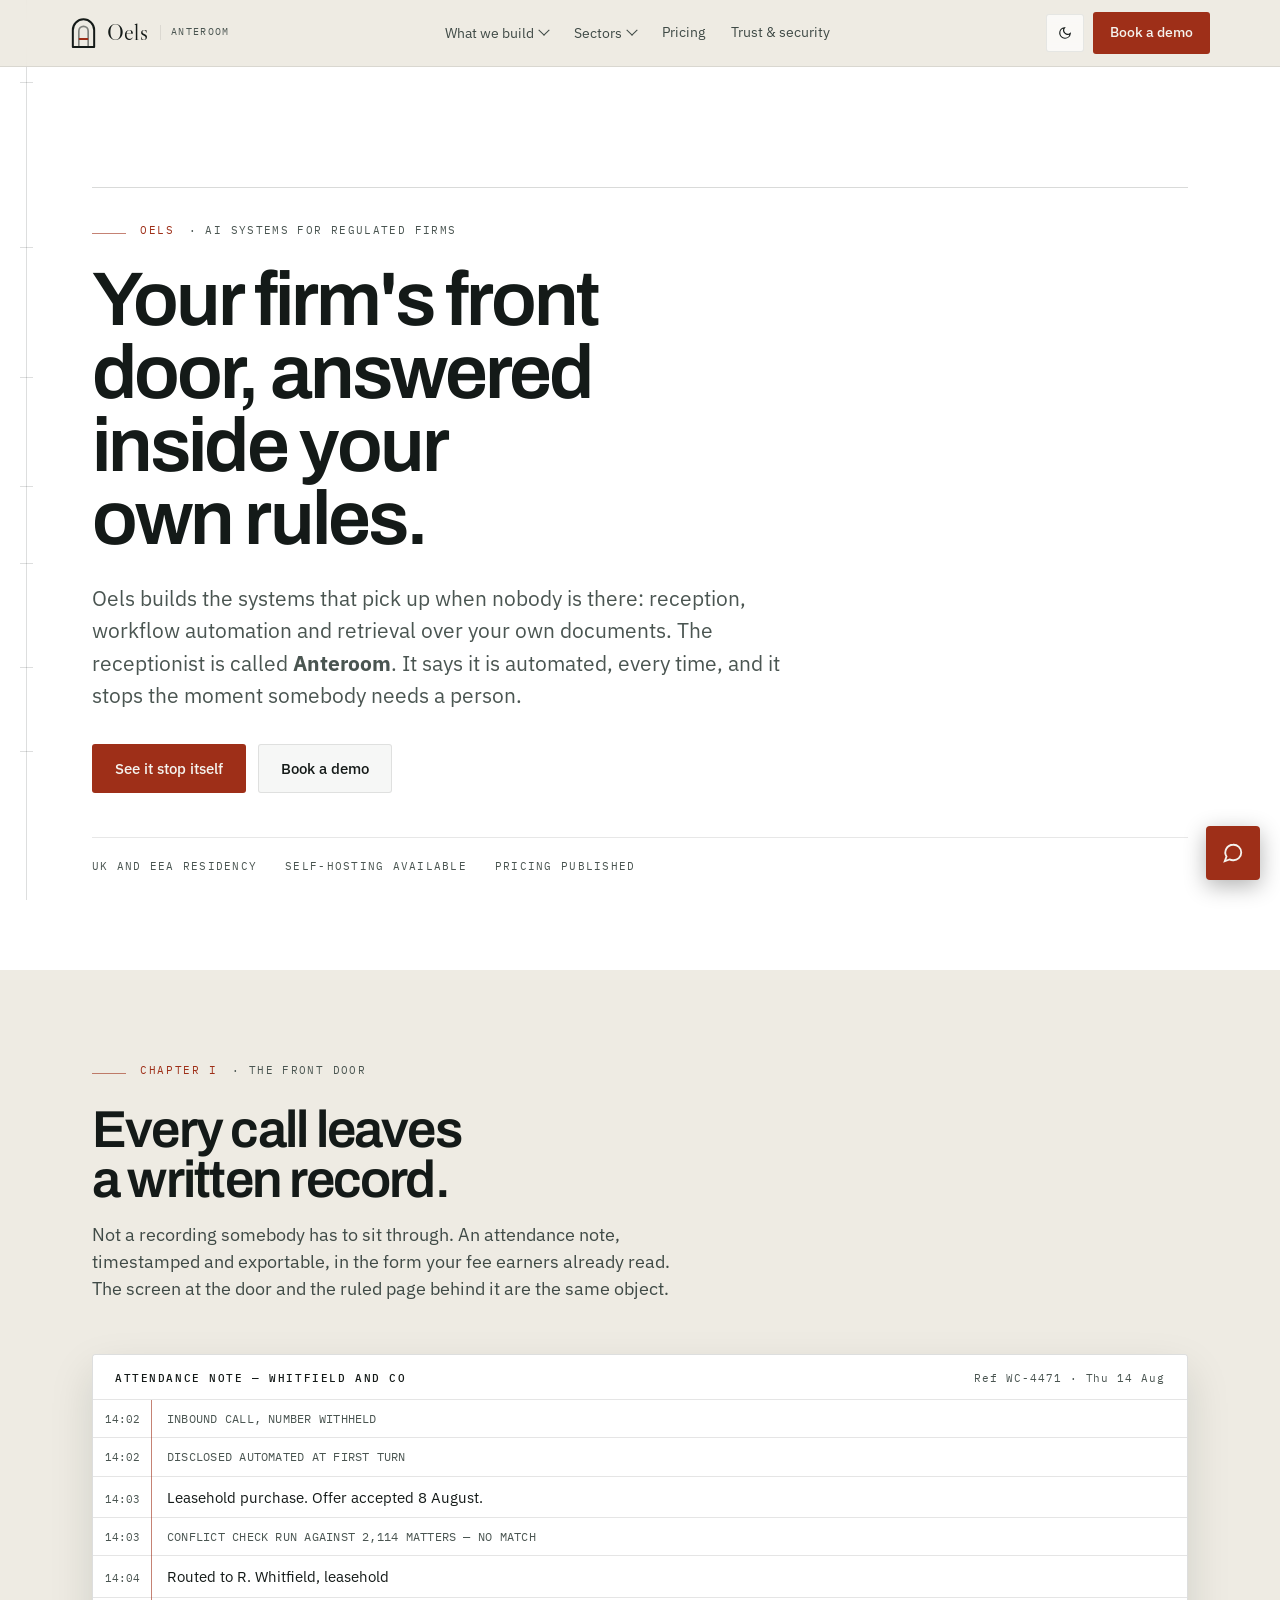
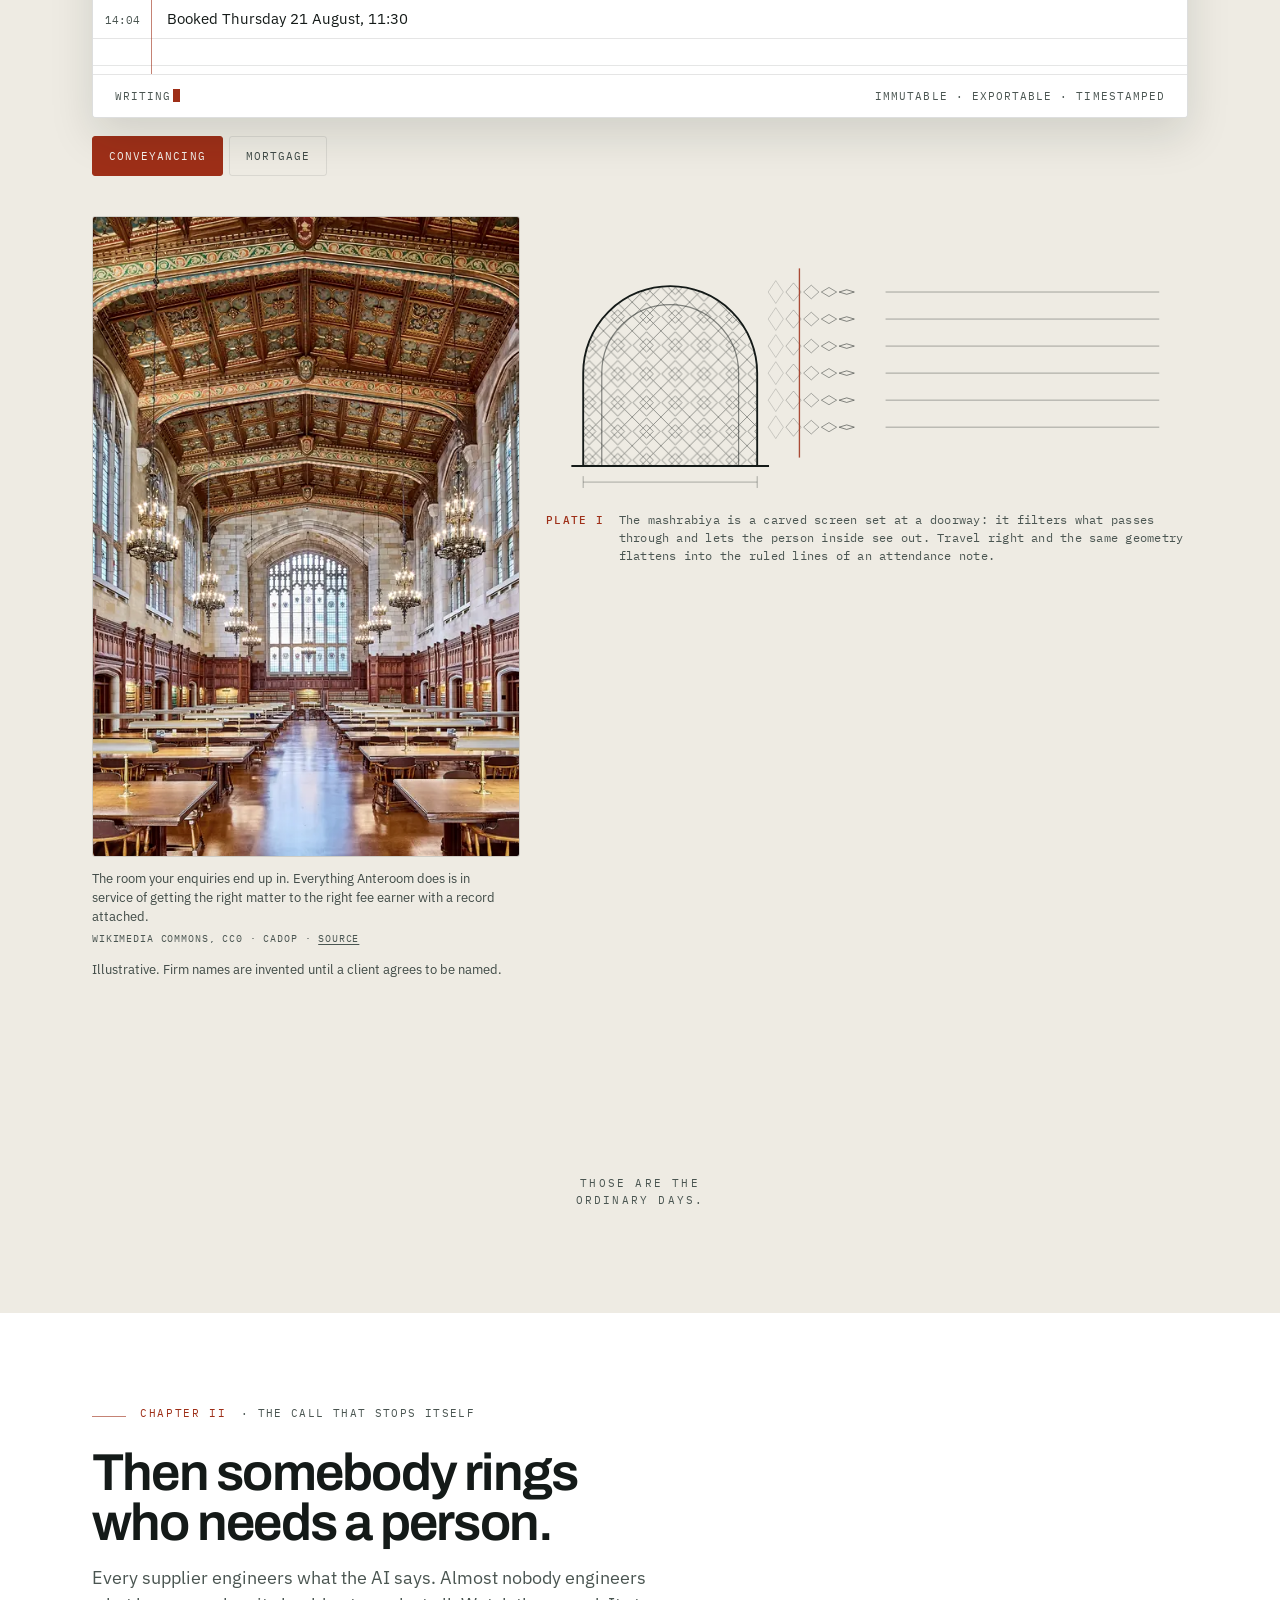
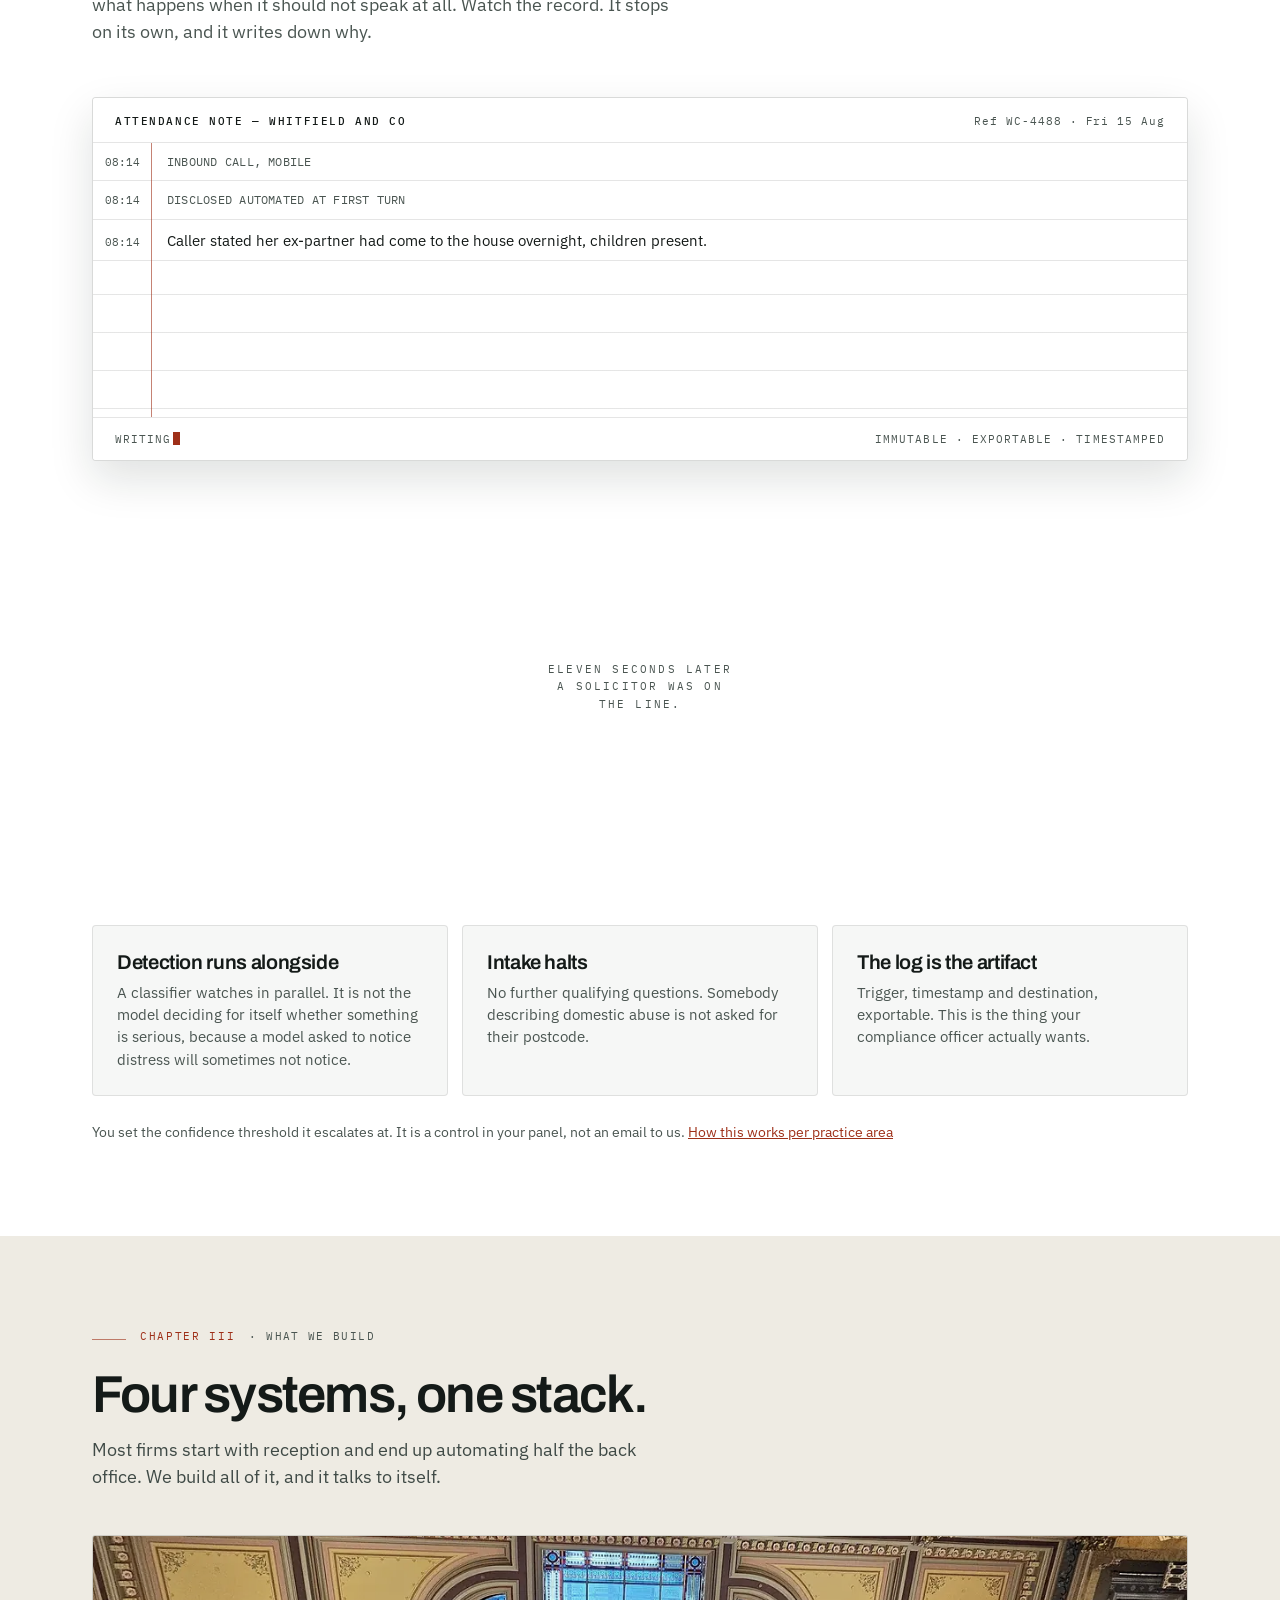
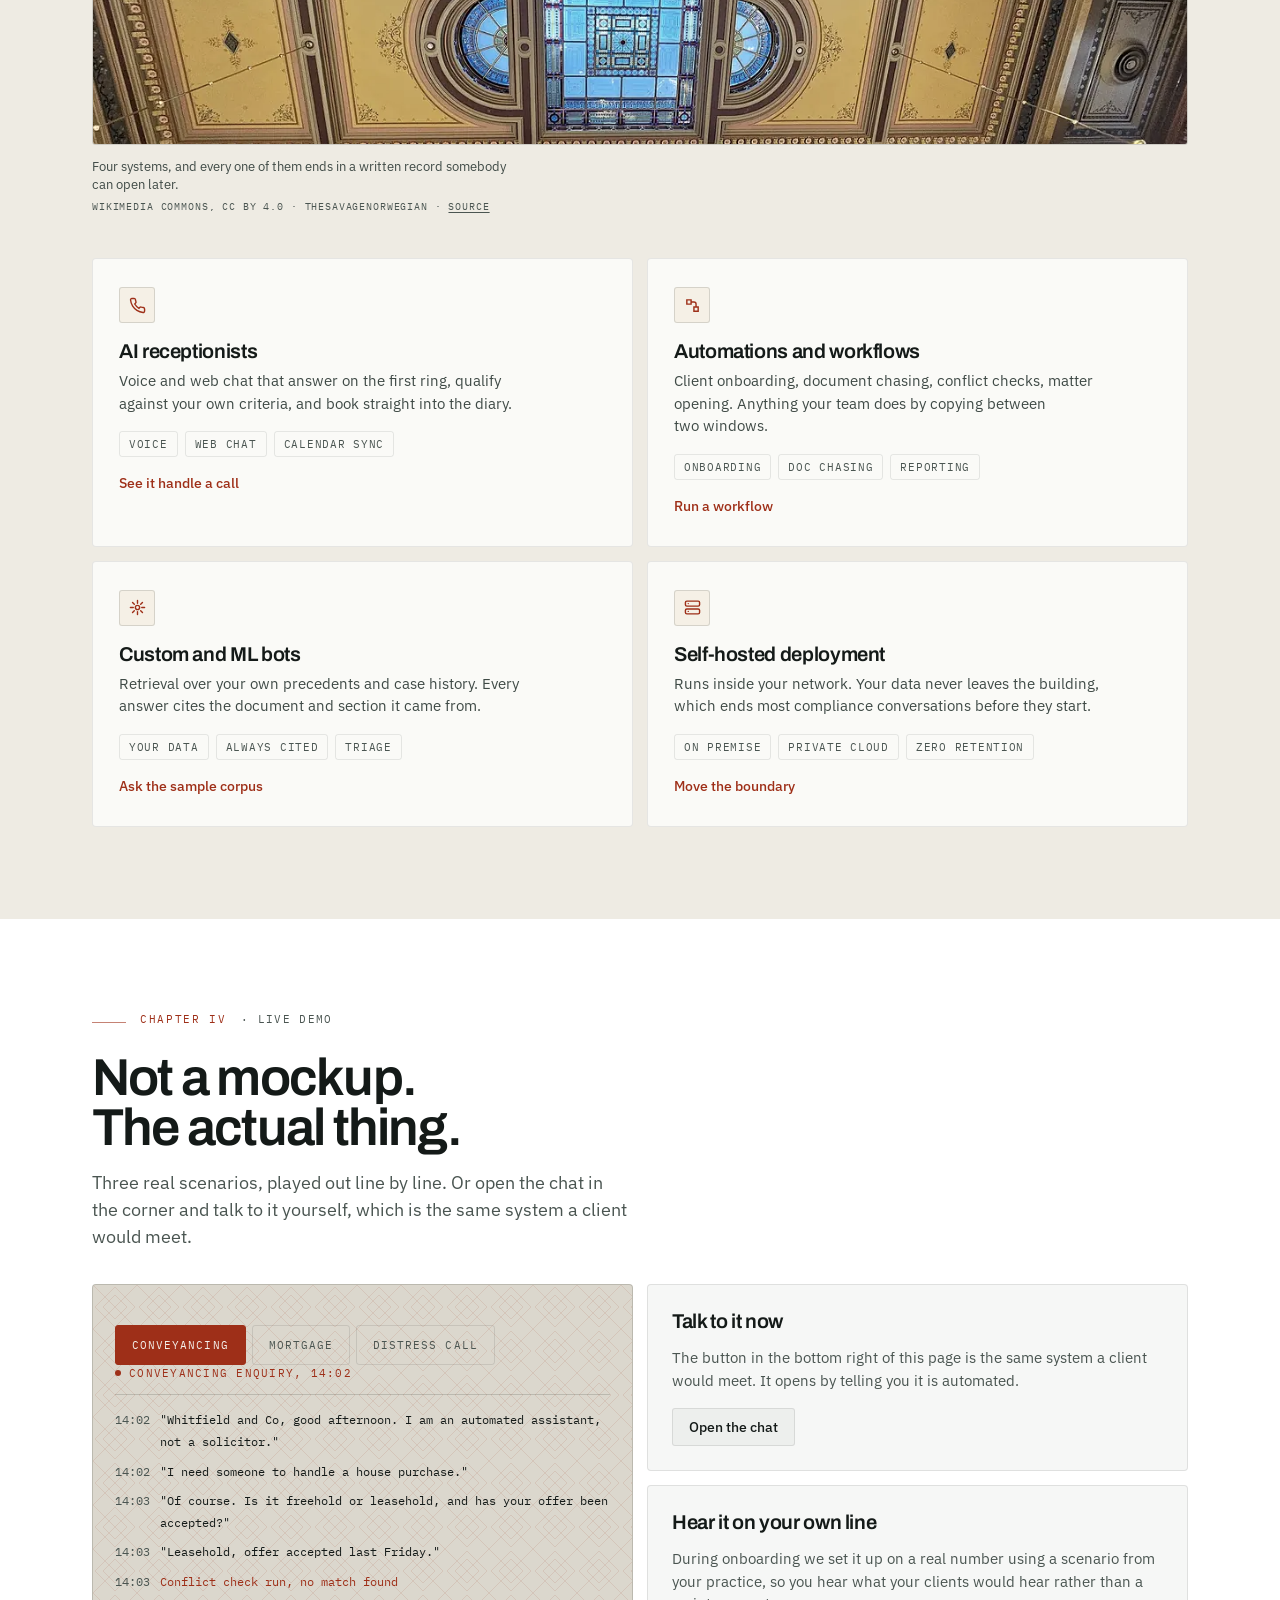
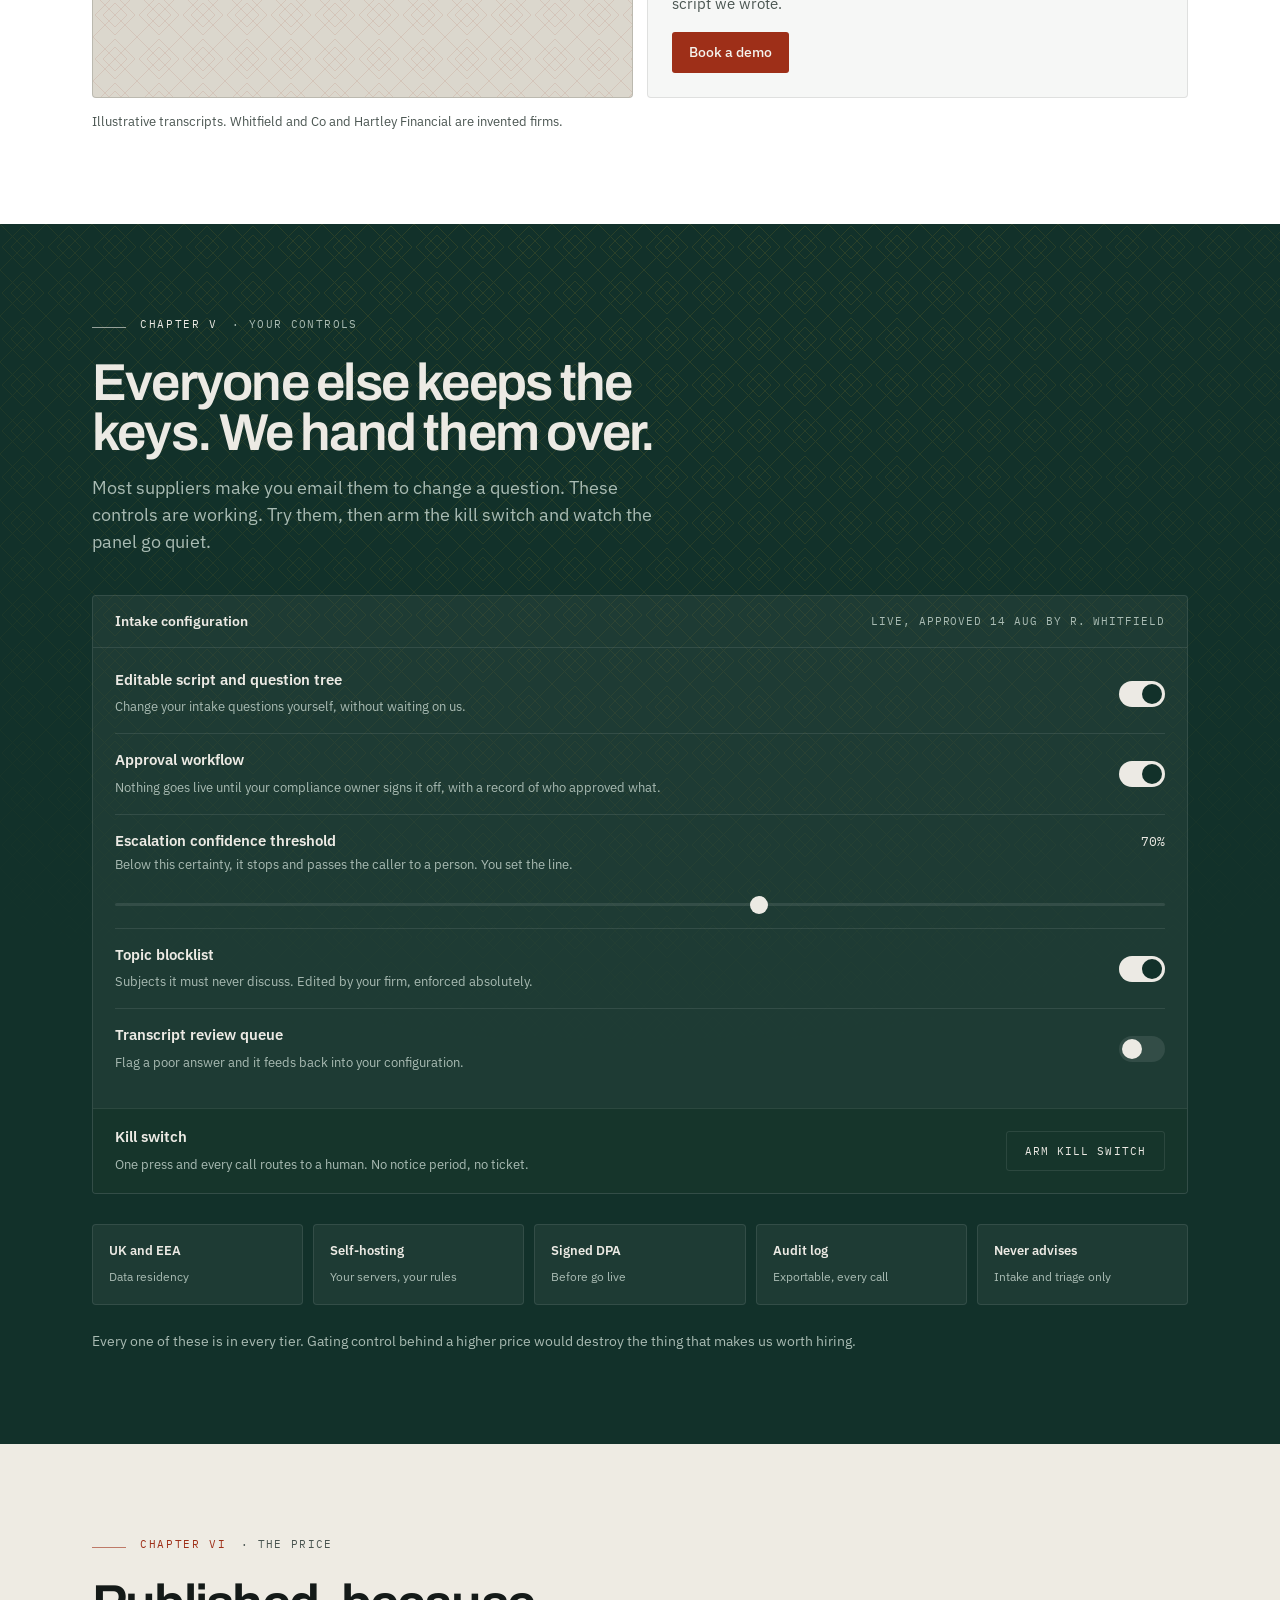
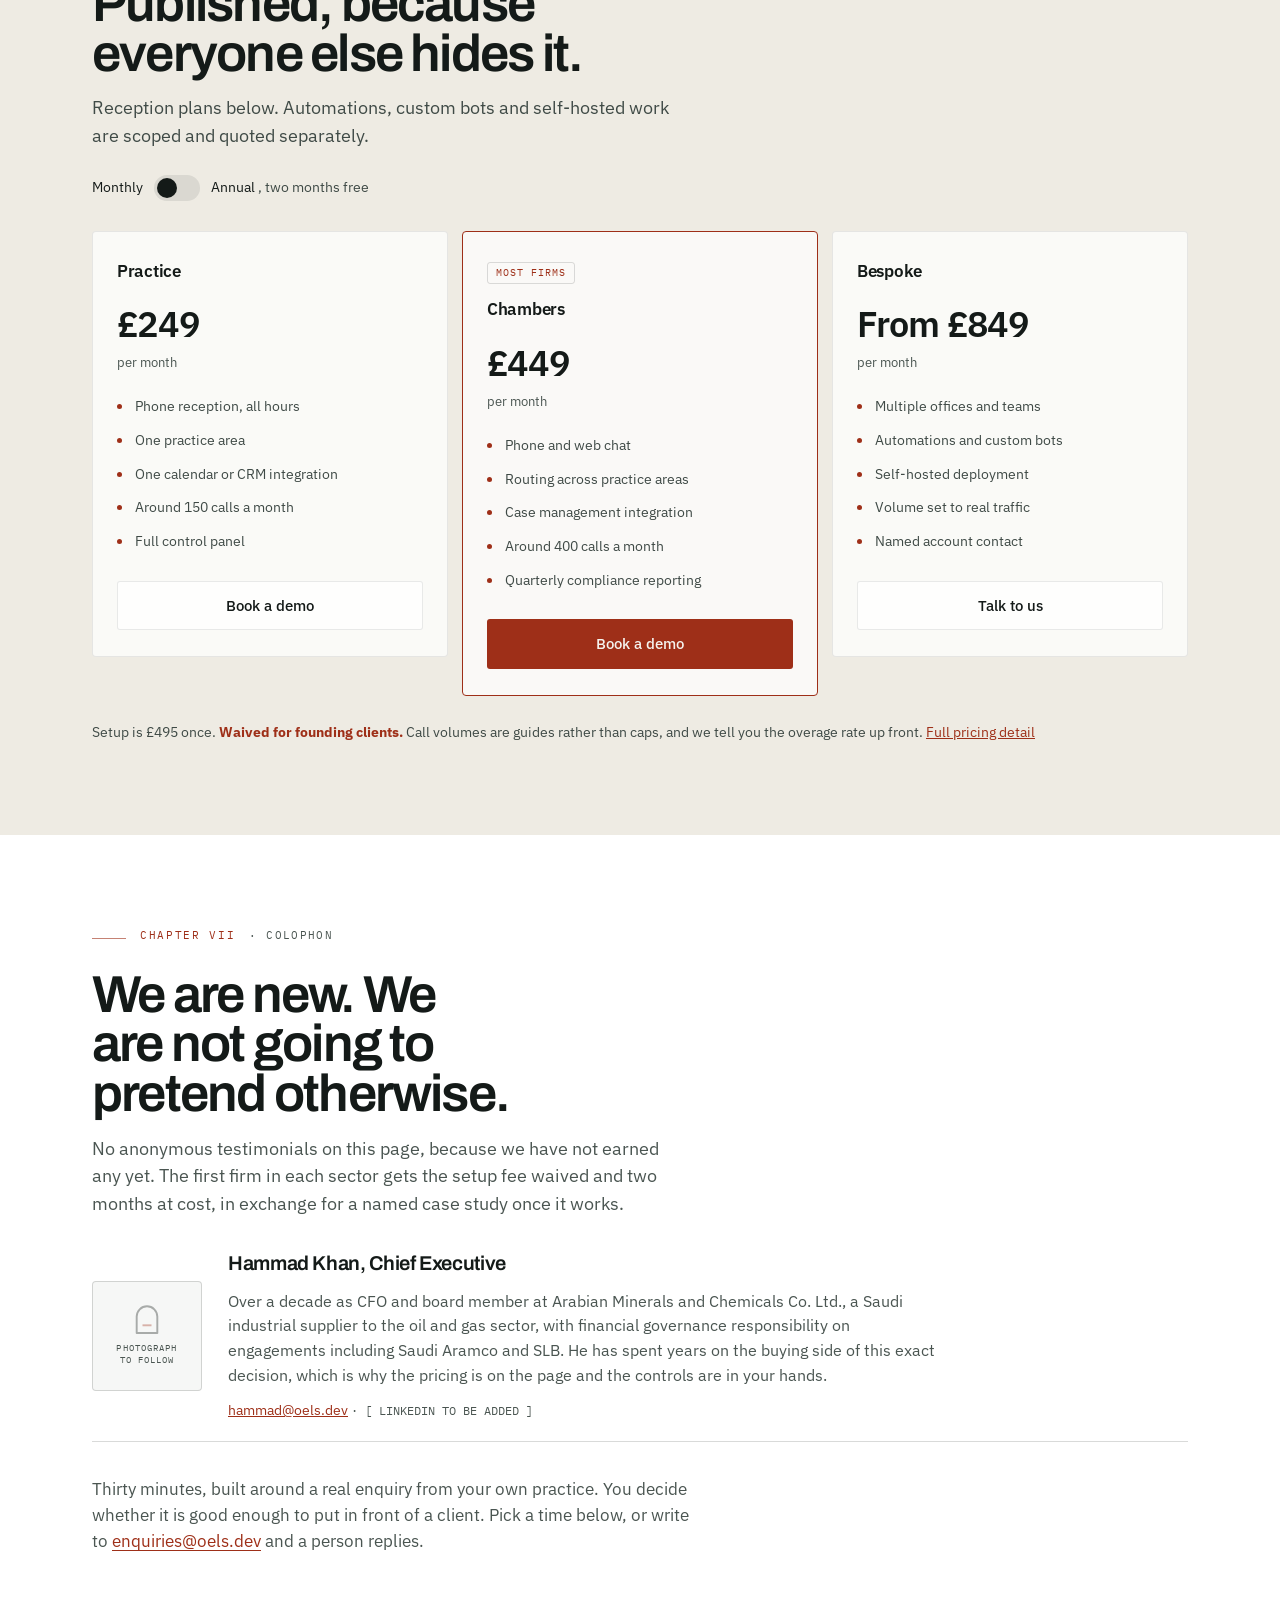
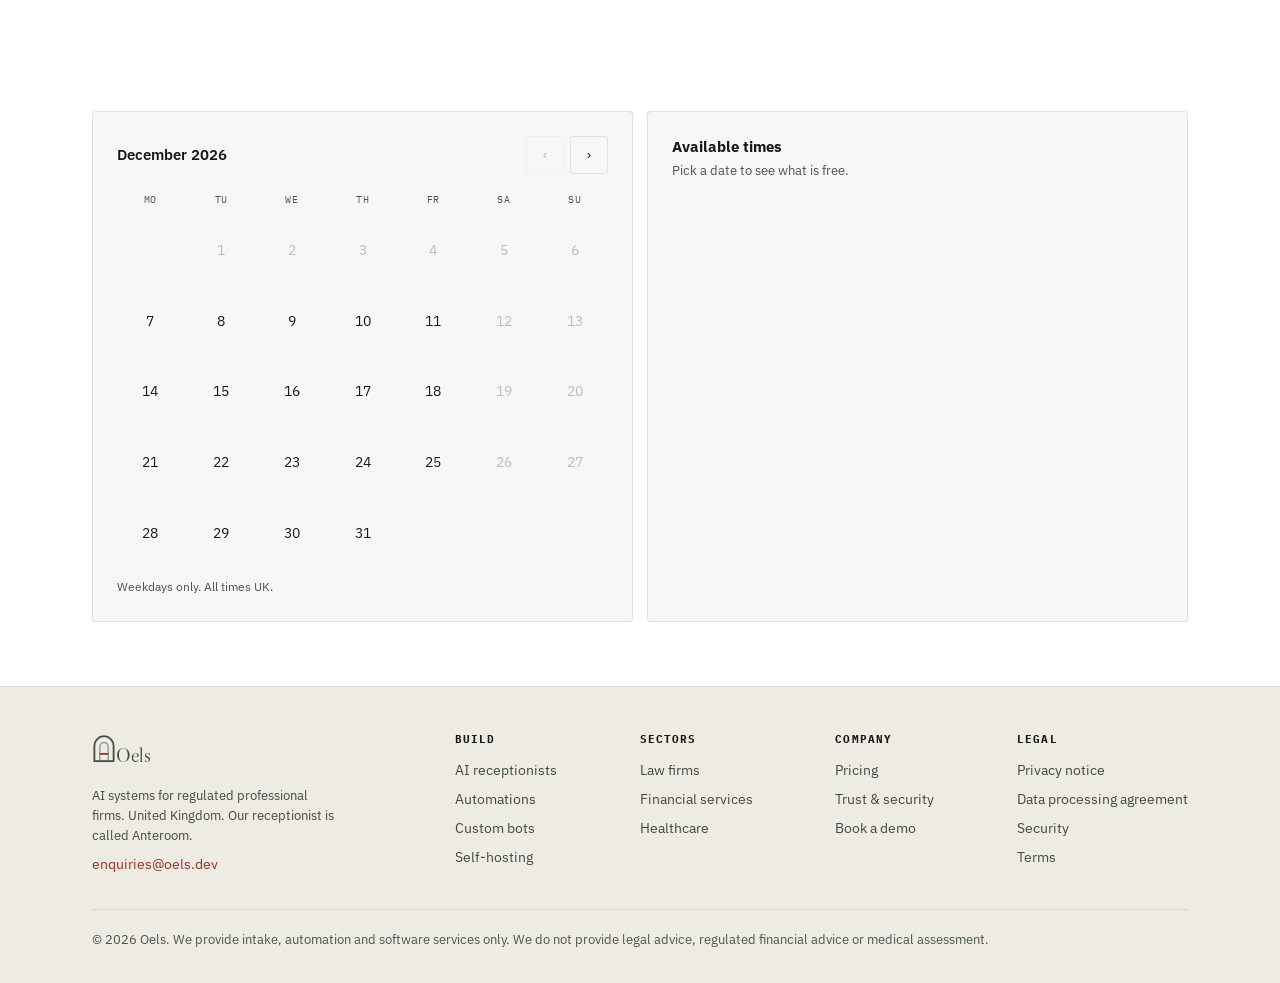
==== commit 965a2bb5: "Wire the booking form to Supabase, and stop it lying The form claimed success and discarded the enqu" ====
--- a/index.html
+++ b/index.html
@@ -425,6 +425,7 @@
   <p class="chn">A demonstration of how Anteroom greets and routes an enquiry.</p>
 </div>
 
+<script src="assets/config.js"></script>
 <script src="assets/oels.js"></script>
 </body>
 </html>
--- a/assets/oels.css
+++ b/assets/oels.css
@@ -732,7 +732,8 @@
 .day.sel{background:var(--accent);color:var(--on-accent);font-weight:600}
 .slots{display:grid;grid-template-columns:repeat(3,1fr);gap:7px;margin-top:4px}
 .slot{padding:11px 4px;border:1px solid var(--line2);border-radius:3px;background:transparent;color:var(--ink);font-family:"IBM Plex Mono",monospace;font-size:12.5px;cursor:pointer;transition:all .16s}
-.slot:hover{border-color:var(--accent)}
+.slot:hover:not(:disabled){border-color:var(--accent)}
+.slot:disabled{opacity:.34;cursor:not-allowed;text-decoration:line-through}
 .slot.sel{background:var(--accent);color:var(--on-accent);border-color:var(--accent)}
 .fld{margin-bottom:12px}
 .fld label{display:block;font-size:12.5px;font-weight:600;margin-bottom:4px}
